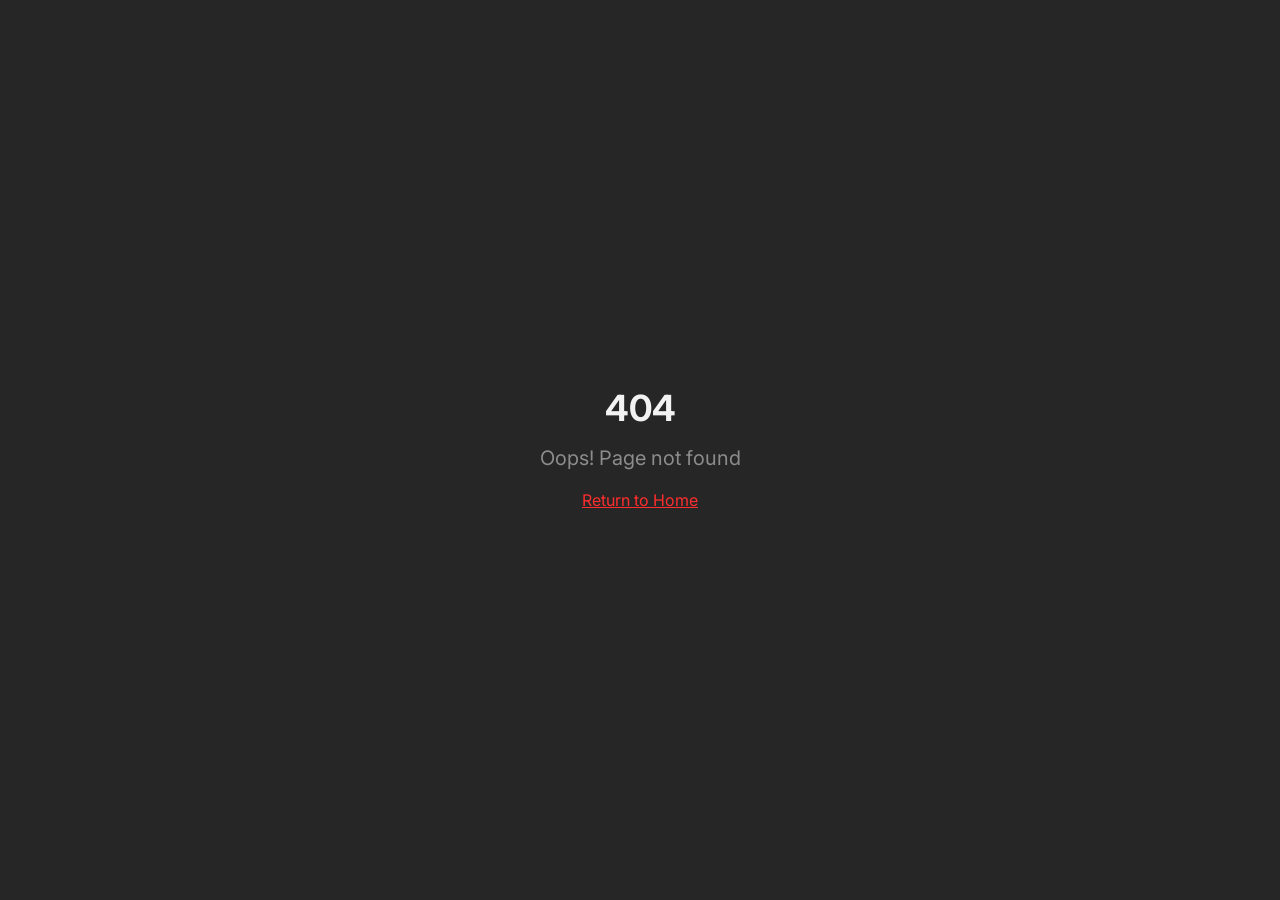
==== index.html @ 243c4b85 "Add files via upload" ====
<!doctype html>
<html lang="en">
  <head>
    <meta charset="UTF-8" />
    <meta name="viewport" content="width=device-width, initial-scale=1.0" />
    <title>Sentinel Link — Your Clipboard. Your AI. Anywhere.</title>
    <meta name="description" content="Copy anything on your Windows PC and instantly get AI-powered answers, summaries, and insights on your Android phone. Secure, private, real-time." />
    <meta name="author" content="Sentinel Link" />
    <meta property="og:title" content="Sentinel Link — Your Clipboard. Your AI. Anywhere." />
    <meta property="og:description" content="Copy on PC → Get AI intelligence on Mobile instantly. Secure clipboard sync with AI-powered productivity." />
    <meta property="og:type" content="website" />
    <meta name="twitter:card" content="summary_large_image" />
    <script type="module" crossorigin src="/assets/index-Bde39Wun.js"></script>
    <link rel="stylesheet" crossorigin href="/assets/index-VbqbAwt9.css">
  </head>
  <body>
    <div id="root"></div>
  </body>
</html>
---- assets/index-VbqbAwt9.css ----
@import"https://fonts.googleapis.com/css2?family=Inter:wght@300;400;500;600;700;800;900&display=swap";*,:before,:after{--tw-border-spacing-x: 0;--tw-border-spacing-y: 0;--tw-translate-x: 0;--tw-translate-y: 0;--tw-rotate: 0;--tw-skew-x: 0;--tw-skew-y: 0;--tw-scale-x: 1;--tw-scale-y: 1;--tw-pan-x: ;--tw-pan-y: ;--tw-pinch-zoom: ;--tw-scroll-snap-strictness: proximity;--tw-gradient-from-position: ;--tw-gradient-via-position: ;--tw-gradient-to-position: ;--tw-ordinal: ;--tw-slashed-zero: ;--tw-numeric-figure: ;--tw-numeric-spacing: ;--tw-numeric-fraction: ;--tw-ring-inset: ;--tw-ring-offset-width: 0px;--tw-ring-offset-color: #fff;--tw-ring-color: rgb(59 130 246 / .5);--tw-ring-offset-shadow: 0 0 #0000;--tw-ring-shadow: 0 0 #0000;--tw-shadow: 0 0 #0000;--tw-shadow-colored: 0 0 #0000;--tw-blur: ;--tw-brightness: ;--tw-contrast: ;--tw-grayscale: ;--tw-hue-rotate: ;--tw-invert: ;--tw-saturate: ;--tw-sepia: ;--tw-drop-shadow: ;--tw-backdrop-blur: ;--tw-backdrop-brightness: ;--tw-backdrop-contrast: ;--tw-backdrop-grayscale: ;--tw-backdrop-hue-rotate: ;--tw-backdrop-invert: ;--tw-backdrop-opacity: ;--tw-backdrop-saturate: ;--tw-backdrop-sepia: ;--tw-contain-size: ;--tw-contain-layout: ;--tw-contain-paint: ;--tw-contain-style: }::backdrop{--tw-border-spacing-x: 0;--tw-border-spacing-y: 0;--tw-translate-x: 0;--tw-translate-y: 0;--tw-rotate: 0;--tw-skew-x: 0;--tw-skew-y: 0;--tw-scale-x: 1;--tw-scale-y: 1;--tw-pan-x: ;--tw-pan-y: ;--tw-pinch-zoom: ;--tw-scroll-snap-strictness: proximity;--tw-gradient-from-position: ;--tw-gradient-via-position: ;--tw-gradient-to-position: ;--tw-ordinal: ;--tw-slashed-zero: ;--tw-numeric-figure: ;--tw-numeric-spacing: ;--tw-numeric-fraction: ;--tw-ring-inset: ;--tw-ring-offset-width: 0px;--tw-ring-offset-color: #fff;--tw-ring-color: rgb(59 130 246 / .5);--tw-ring-offset-shadow: 0 0 #0000;--tw-ring-shadow: 0 0 #0000;--tw-shadow: 0 0 #0000;--tw-shadow-colored: 0 0 #0000;--tw-blur: ;--tw-brightness: ;--tw-contrast: ;--tw-grayscale: ;--tw-hue-rotate: ;--tw-invert: ;--tw-saturate: ;--tw-sepia: ;--tw-drop-shadow: ;--tw-backdrop-blur: ;--tw-backdrop-brightness: ;--tw-backdrop-contrast: ;--tw-backdrop-grayscale: ;--tw-backdrop-hue-rotate: ;--tw-backdrop-invert: ;--tw-backdrop-opacity: ;--tw-backdrop-saturate: ;--tw-backdrop-sepia: ;--tw-contain-size: ;--tw-contain-layout: ;--tw-contain-paint: ;--tw-contain-style: }*,:before,:after{box-sizing:border-box;border-width:0;border-style:solid;border-color:#e5e7eb}:before,:after{--tw-content: ""}html,:host{line-height:1.5;-webkit-text-size-adjust:100%;-moz-tab-size:4;-o-tab-size:4;tab-size:4;font-family:Inter,system-ui,sans-serif;font-feature-settings:normal;font-variation-settings:normal;-webkit-tap-highlight-color:transparent}body{margin:0;line-height:inherit}hr{height:0;color:inherit;border-top-width:1px}abbr:where([title]){-webkit-text-decoration:underline dotted;text-decoration:underline dotted}h1,h2,h3,h4,h5,h6{font-size:inherit;font-weight:inherit}a{color:inherit;text-decoration:inherit}b,strong{font-weight:bolder}code,kbd,samp,pre{font-family:ui-monospace,SFMono-Regular,Menlo,Monaco,Consolas,Liberation Mono,Courier New,monospace;font-feature-settings:normal;font-variation-settings:normal;font-size:1em}small{font-size:80%}sub,sup{font-size:75%;line-height:0;position:relative;vertical-align:baseline}sub{bottom:-.25em}sup{top:-.5em}table{text-indent:0;border-color:inherit;border-collapse:collapse}button,input,optgroup,select,textarea{font-family:inherit;font-feature-settings:inherit;font-variation-settings:inherit;font-size:100%;font-weight:inherit;line-height:inherit;letter-spacing:inherit;color:inherit;margin:0;padding:0}button,select{text-transform:none}button,input:where([type=button]),input:where([type=reset]),input:where([type=submit]){-webkit-appearance:button;background-color:transparent;background-image:none}:-moz-focusring{outline:auto}:-moz-ui-invalid{box-shadow:none}progress{vertical-align:baseline}::-webkit-inner-spin-button,::-webkit-outer-spin-button{height:auto}[type=search]{-webkit-appearance:textfield;outline-offset:-2px}::-webkit-search-decoration{-webkit-appearance:none}::-webkit-file-upload-button{-webkit-appearance:button;font:inherit}summary{display:list-item}blockquote,dl,dd,h1,h2,h3,h4,h5,h6,hr,figure,p,pre{margin:0}fieldset{margin:0;padding:0}legend{padding:0}ol,ul,menu{list-style:none;margin:0;padding:0}dialog{padding:0}textarea{resize:vertical}input::-moz-placeholder,textarea::-moz-placeholder{opacity:1;color:#9ca3af}input::placeholder,textarea::placeholder{opacity:1;color:#9ca3af}button,[role=button]{cursor:pointer}:disabled{cursor:default}img,svg,video,canvas,audio,iframe,embed,object{display:block;vertical-align:middle}img,video{max-width:100%;height:auto}[hidden]:where(:not([hidden=until-found])){display:none}:root{--background: 0 0% 4%;--foreground: 0 0% 95%;--card: 0 0% 7%;--card-foreground: 0 0% 95%;--popover: 0 0% 7%;--popover-foreground: 0 0% 95%;--primary: 0 100% 59%;--primary-foreground: 0 0% 100%;--secondary: 0 0% 12%;--secondary-foreground: 0 0% 95%;--muted: 0 0% 15%;--muted-foreground: 0 0% 55%;--accent: 0 100% 59%;--accent-foreground: 0 0% 100%;--destructive: 0 84.2% 60.2%;--destructive-foreground: 0 0% 100%;--border: 0 0% 16%;--input: 0 0% 16%;--ring: 0 100% 59%;--radius: .75rem;--sidebar-background: 0 0% 6%;--sidebar-foreground: 0 0% 95%;--sidebar-primary: 0 100% 59%;--sidebar-primary-foreground: 0 0% 100%;--sidebar-accent: 0 0% 12%;--sidebar-accent-foreground: 0 0% 95%;--sidebar-border: 0 0% 16%;--sidebar-ring: 0 100% 59%}*{border-color:hsl(var(--border))}body{background-color:hsl(var(--background));font-family:Inter,system-ui,sans-serif;color:hsl(var(--foreground));-webkit-font-smoothing:antialiased;-moz-osx-font-smoothing:grayscale}html{scroll-behavior:smooth}.container{width:100%;margin-right:auto;margin-left:auto;padding-right:2rem;padding-left:2rem}@media (min-width: 1400px){.container{max-width:1400px}}.sr-only{position:absolute;width:1px;height:1px;padding:0;margin:-1px;overflow:hidden;clip:rect(0,0,0,0);white-space:nowrap;border-width:0}.pointer-events-none{pointer-events:none}.pointer-events-auto{pointer-events:auto}.visible{visibility:visible}.invisible{visibility:hidden}.fixed{position:fixed}.absolute{position:absolute}.relative{position:relative}.inset-0{top:0;right:0;bottom:0;left:0}.inset-x-0{left:0;right:0}.inset-y-0{top:0;bottom:0}.-bottom-12{bottom:-3rem}.-left-12{left:-3rem}.-right-12{right:-3rem}.-top-12{top:-3rem}.bottom-0{bottom:0}.left-0{left:0}.left-1{left:.25rem}.left-1\/2{left:50%}.left-2{left:.5rem}.left-\[50\%\]{left:50%}.right-0{right:0}.right-1{right:.25rem}.right-2{right:.5rem}.right-3{right:.75rem}.right-4{right:1rem}.top-0{top:0}.top-1\.5{top:.375rem}.top-1\/2{top:50%}.top-2{top:.5rem}.top-3\.5{top:.875rem}.top-4{top:1rem}.top-\[1px\]{top:1px}.top-\[50\%\]{top:50%}.top-\[60\%\]{top:60%}.top-full{top:100%}.z-10{z-index:10}.z-20{z-index:20}.z-50{z-index:50}.z-\[100\]{z-index:100}.z-\[1\]{z-index:1}.-mx-1{margin-left:-.25rem;margin-right:-.25rem}.mx-2{margin-left:.5rem;margin-right:.5rem}.mx-3\.5{margin-left:.875rem;margin-right:.875rem}.mx-auto{margin-left:auto;margin-right:auto}.my-0\.5{margin-top:.125rem;margin-bottom:.125rem}.my-1{margin-top:.25rem;margin-bottom:.25rem}.-ml-4{margin-left:-1rem}.-mt-4{margin-top:-1rem}.mb-1{margin-bottom:.25rem}.mb-10{margin-bottom:2.5rem}.mb-14{margin-bottom:3.5rem}.mb-2{margin-bottom:.5rem}.mb-3{margin-bottom:.75rem}.mb-4{margin-bottom:1rem}.mb-6{margin-bottom:1.5rem}.ml-1{margin-left:.25rem}.ml-auto{margin-left:auto}.mr-2{margin-right:.5rem}.mt-1\.5{margin-top:.375rem}.mt-2{margin-top:.5rem}.mt-24{margin-top:6rem}.mt-4{margin-top:1rem}.mt-auto{margin-top:auto}.block{display:block}.flex{display:flex}.inline-flex{display:inline-flex}.table{display:table}.grid{display:grid}.hidden{display:none}.aspect-square{aspect-ratio:1 / 1}.aspect-video{aspect-ratio:16 / 9}.size-4{width:1rem;height:1rem}.h-1\.5{height:.375rem}.h-10{height:2.5rem}.h-11{height:2.75rem}.h-12{height:3rem}.h-16{height:4rem}.h-2{height:.5rem}.h-2\.5{height:.625rem}.h-3{height:.75rem}.h-3\.5{height:.875rem}.h-4{height:1rem}.h-5{height:1.25rem}.h-6{height:1.5rem}.h-7{height:1.75rem}.h-8{height:2rem}.h-9{height:2.25rem}.h-\[1px\]{height:1px}.h-\[var\(--radix-navigation-menu-viewport-height\)\]{height:var(--radix-navigation-menu-viewport-height)}.h-\[var\(--radix-select-trigger-height\)\]{height:var(--radix-select-trigger-height)}.h-auto{height:auto}.h-full{height:100%}.h-px{height:1px}.h-svh{height:100svh}.max-h-96{max-height:24rem}.max-h-\[300px\]{max-height:300px}.max-h-screen{max-height:100vh}.min-h-0{min-height:0px}.min-h-\[80px\]{min-height:80px}.min-h-screen{min-height:100vh}.min-h-svh{min-height:100svh}.w-0{width:0px}.w-1{width:.25rem}.w-10{width:2.5rem}.w-11{width:2.75rem}.w-12{width:3rem}.w-2{width:.5rem}.w-2\.5{width:.625rem}.w-3{width:.75rem}.w-3\.5{width:.875rem}.w-3\/4{width:75%}.w-4{width:1rem}.w-5{width:1.25rem}.w-64{width:16rem}.w-7{width:1.75rem}.w-72{width:18rem}.w-8{width:2rem}.w-9{width:2.25rem}.w-\[--sidebar-width\]{width:var(--sidebar-width)}.w-\[100px\]{width:100px}.w-\[1px\]{width:1px}.w-auto{width:auto}.w-full{width:100%}.w-max{width:-moz-max-content;width:max-content}.w-px{width:1px}.min-w-0{min-width:0px}.min-w-5{min-width:1.25rem}.min-w-\[12rem\]{min-width:12rem}.min-w-\[8rem\]{min-width:8rem}.min-w-\[var\(--radix-select-trigger-width\)\]{min-width:var(--radix-select-trigger-width)}.max-w-2xl{max-width:42rem}.max-w-3xl{max-width:48rem}.max-w-4xl{max-width:56rem}.max-w-5xl{max-width:64rem}.max-w-6xl{max-width:72rem}.max-w-7xl{max-width:80rem}.max-w-\[--skeleton-width\]{max-width:var(--skeleton-width)}.max-w-lg{max-width:32rem}.max-w-max{max-width:-moz-max-content;max-width:max-content}.max-w-sm{max-width:24rem}.max-w-xl{max-width:36rem}.flex-1{flex:1 1 0%}.shrink-0{flex-shrink:0}.grow{flex-grow:1}.grow-0{flex-grow:0}.basis-full{flex-basis:100%}.caption-bottom{caption-side:bottom}.border-collapse{border-collapse:collapse}.-translate-x-1\/2{--tw-translate-x: -50%;transform:translate(var(--tw-translate-x),var(--tw-translate-y)) rotate(var(--tw-rotate)) skew(var(--tw-skew-x)) skewY(var(--tw-skew-y)) scaleX(var(--tw-scale-x)) scaleY(var(--tw-scale-y))}.-translate-x-px{--tw-translate-x: -1px;transform:translate(var(--tw-translate-x),var(--tw-translate-y)) rotate(var(--tw-rotate)) skew(var(--tw-skew-x)) skewY(var(--tw-skew-y)) scaleX(var(--tw-scale-x)) scaleY(var(--tw-scale-y))}.-translate-y-1\/2{--tw-translate-y: -50%;transform:translate(var(--tw-translate-x),var(--tw-translate-y)) rotate(var(--tw-rotate)) skew(var(--tw-skew-x)) skewY(var(--tw-skew-y)) scaleX(var(--tw-scale-x)) scaleY(var(--tw-scale-y))}.translate-x-\[-50\%\]{--tw-translate-x: -50%;transform:translate(var(--tw-translate-x),var(--tw-translate-y)) rotate(var(--tw-rotate)) skew(var(--tw-skew-x)) skewY(var(--tw-skew-y)) scaleX(var(--tw-scale-x)) scaleY(var(--tw-scale-y))}.translate-x-px{--tw-translate-x: 1px;transform:translate(var(--tw-translate-x),var(--tw-translate-y)) rotate(var(--tw-rotate)) skew(var(--tw-skew-x)) skewY(var(--tw-skew-y)) scaleX(var(--tw-scale-x)) scaleY(var(--tw-scale-y))}.translate-y-\[-50\%\]{--tw-translate-y: -50%;transform:translate(var(--tw-translate-x),var(--tw-translate-y)) rotate(var(--tw-rotate)) skew(var(--tw-skew-x)) skewY(var(--tw-skew-y)) scaleX(var(--tw-scale-x)) scaleY(var(--tw-scale-y))}.rotate-180{--tw-rotate: 180deg;transform:translate(var(--tw-translate-x),var(--tw-translate-y)) rotate(var(--tw-rotate)) skew(var(--tw-skew-x)) skewY(var(--tw-skew-y)) scaleX(var(--tw-scale-x)) scaleY(var(--tw-scale-y))}.rotate-45{--tw-rotate: 45deg;transform:translate(var(--tw-translate-x),var(--tw-translate-y)) rotate(var(--tw-rotate)) skew(var(--tw-skew-x)) skewY(var(--tw-skew-y)) scaleX(var(--tw-scale-x)) scaleY(var(--tw-scale-y))}.rotate-90{--tw-rotate: 90deg;transform:translate(var(--tw-translate-x),var(--tw-translate-y)) rotate(var(--tw-rotate)) skew(var(--tw-skew-x)) skewY(var(--tw-skew-y)) scaleX(var(--tw-scale-x)) scaleY(var(--tw-scale-y))}.transform{transform:translate(var(--tw-translate-x),var(--tw-translate-y)) rotate(var(--tw-rotate)) skew(var(--tw-skew-x)) skewY(var(--tw-skew-y)) scaleX(var(--tw-scale-x)) scaleY(var(--tw-scale-y))}@keyframes pulse{50%{opacity:.5}}.animate-pulse{animation:pulse 2s cubic-bezier(.4,0,.6,1) infinite}.cursor-default{cursor:default}.cursor-pointer{cursor:pointer}.touch-none{touch-action:none}.select-none{-webkit-user-select:none;-moz-user-select:none;user-select:none}.list-none{list-style-type:none}.flex-row{flex-direction:row}.flex-col{flex-direction:column}.flex-col-reverse{flex-direction:column-reverse}.flex-wrap{flex-wrap:wrap}.items-start{align-items:flex-start}.items-end{align-items:flex-end}.items-center{align-items:center}.items-stretch{align-items:stretch}.justify-center{justify-content:center}.justify-between{justify-content:space-between}.gap-1{gap:.25rem}.gap-1\.5{gap:.375rem}.gap-2{gap:.5rem}.gap-3{gap:.75rem}.gap-4{gap:1rem}.gap-5{gap:1.25rem}.gap-6{gap:1.5rem}.gap-8{gap:2rem}.space-x-1>:not([hidden])~:not([hidden]){--tw-space-x-reverse: 0;margin-right:calc(.25rem * var(--tw-space-x-reverse));margin-left:calc(.25rem * calc(1 - var(--tw-space-x-reverse)))}.space-x-4>:not([hidden])~:not([hidden]){--tw-space-x-reverse: 0;margin-right:calc(1rem * var(--tw-space-x-reverse));margin-left:calc(1rem * calc(1 - var(--tw-space-x-reverse)))}.space-y-1>:not([hidden])~:not([hidden]){--tw-space-y-reverse: 0;margin-top:calc(.25rem * calc(1 - var(--tw-space-y-reverse)));margin-bottom:calc(.25rem * var(--tw-space-y-reverse))}.space-y-1\.5>:not([hidden])~:not([hidden]){--tw-space-y-reverse: 0;margin-top:calc(.375rem * calc(1 - var(--tw-space-y-reverse)));margin-bottom:calc(.375rem * var(--tw-space-y-reverse))}.space-y-2>:not([hidden])~:not([hidden]){--tw-space-y-reverse: 0;margin-top:calc(.5rem * calc(1 - var(--tw-space-y-reverse)));margin-bottom:calc(.5rem * var(--tw-space-y-reverse))}.space-y-3>:not([hidden])~:not([hidden]){--tw-space-y-reverse: 0;margin-top:calc(.75rem * calc(1 - var(--tw-space-y-reverse)));margin-bottom:calc(.75rem * var(--tw-space-y-reverse))}.space-y-4>:not([hidden])~:not([hidden]){--tw-space-y-reverse: 0;margin-top:calc(1rem * calc(1 - var(--tw-space-y-reverse)));margin-bottom:calc(1rem * var(--tw-space-y-reverse))}.overflow-auto{overflow:auto}.overflow-hidden{overflow:hidden}.overflow-y-auto{overflow-y:auto}.overflow-x-hidden{overflow-x:hidden}.whitespace-nowrap{white-space:nowrap}.break-words{overflow-wrap:break-word}.rounded-\[2px\]{border-radius:2px}.rounded-\[inherit\]{border-radius:inherit}.rounded-full{border-radius:9999px}.rounded-lg{border-radius:var(--radius)}.rounded-md{border-radius:calc(var(--radius) - 2px)}.rounded-sm{border-radius:calc(var(--radius) - 4px)}.rounded-xl{border-radius:.75rem}.rounded-t-\[10px\]{border-top-left-radius:10px;border-top-right-radius:10px}.rounded-tl-sm{border-top-left-radius:calc(var(--radius) - 4px)}.border{border-width:1px}.border-2{border-width:2px}.border-\[1\.5px\]{border-width:1.5px}.border-y{border-top-width:1px;border-bottom-width:1px}.border-b{border-bottom-width:1px}.border-l{border-left-width:1px}.border-r{border-right-width:1px}.border-t{border-top-width:1px}.border-dashed{border-style:dashed}.border-\[--color-border\]{border-color:var(--color-border)}.border-border{border-color:hsl(var(--border))}.border-border\/50{border-color:hsl(var(--border) / .5)}.border-destructive{border-color:hsl(var(--destructive))}.border-destructive\/50{border-color:hsl(var(--destructive) / .5)}.border-input{border-color:hsl(var(--input))}.border-primary{border-color:hsl(var(--primary))}.border-primary\/20{border-color:hsl(var(--primary) / .2)}.border-sidebar-border{border-color:hsl(var(--sidebar-border))}.border-transparent{border-color:transparent}.border-l-transparent{border-left-color:transparent}.border-t-transparent{border-top-color:transparent}.bg-\[--color-bg\]{background-color:var(--color-bg)}.bg-accent{background-color:hsl(var(--accent))}.bg-background{background-color:hsl(var(--background))}.bg-background\/80{background-color:hsl(var(--background) / .8)}.bg-black\/80{background-color:#000c}.bg-border{background-color:hsl(var(--border))}.bg-card{background-color:hsl(var(--card))}.bg-destructive{background-color:hsl(var(--destructive))}.bg-foreground{background-color:hsl(var(--foreground))}.bg-muted{background-color:hsl(var(--muted))}.bg-muted\/50{background-color:hsl(var(--muted) / .5)}.bg-popover{background-color:hsl(var(--popover))}.bg-primary{background-color:hsl(var(--primary))}.bg-primary\/10{background-color:hsl(var(--primary) / .1)}.bg-secondary{background-color:hsl(var(--secondary))}.bg-secondary\/30{background-color:hsl(var(--secondary) / .3)}.bg-sidebar{background-color:hsl(var(--sidebar-background))}.bg-sidebar-border{background-color:hsl(var(--sidebar-border))}.bg-transparent{background-color:transparent}.bg-\[radial-gradient\(ellipse_at_center\,hsl\(0_100\%_59\%\/0\.08\)_0\%\,transparent_70\%\)\]{background-image:radial-gradient(ellipse at center,hsl(0 100% 59%/.08) 0%,transparent 70%)}.fill-current{fill:currentColor}.p-0{padding:0}.p-1{padding:.25rem}.p-2{padding:.5rem}.p-3{padding:.75rem}.p-4{padding:1rem}.p-5{padding:1.25rem}.p-6{padding:1.5rem}.p-8{padding:2rem}.p-\[1px\]{padding:1px}.px-1{padding-left:.25rem;padding-right:.25rem}.px-2{padding-left:.5rem;padding-right:.5rem}.px-2\.5{padding-left:.625rem;padding-right:.625rem}.px-3{padding-left:.75rem;padding-right:.75rem}.px-4{padding-left:1rem;padding-right:1rem}.px-5{padding-left:1.25rem;padding-right:1.25rem}.px-6{padding-left:1.5rem;padding-right:1.5rem}.px-8{padding-left:2rem;padding-right:2rem}.py-0\.5{padding-top:.125rem;padding-bottom:.125rem}.py-1{padding-top:.25rem;padding-bottom:.25rem}.py-1\.5{padding-top:.375rem;padding-bottom:.375rem}.py-12{padding-top:3rem;padding-bottom:3rem}.py-2{padding-top:.5rem;padding-bottom:.5rem}.py-20{padding-top:5rem;padding-bottom:5rem}.py-3{padding-top:.75rem;padding-bottom:.75rem}.py-3\.5{padding-top:.875rem;padding-bottom:.875rem}.py-4{padding-top:1rem;padding-bottom:1rem}.py-6{padding-top:1.5rem;padding-bottom:1.5rem}.pb-20{padding-bottom:5rem}.pb-3{padding-bottom:.75rem}.pb-4{padding-bottom:1rem}.pb-5{padding-bottom:1.25rem}.pl-2\.5{padding-left:.625rem}.pl-4{padding-left:1rem}.pl-8{padding-left:2rem}.pr-2{padding-right:.5rem}.pr-2\.5{padding-right:.625rem}.pr-8{padding-right:2rem}.pt-0{padding-top:0}.pt-1{padding-top:.25rem}.pt-3{padding-top:.75rem}.pt-32{padding-top:8rem}.pt-4{padding-top:1rem}.pt-6{padding-top:1.5rem}.text-left{text-align:left}.text-center{text-align:center}.align-middle{vertical-align:middle}.font-mono{font-family:ui-monospace,SFMono-Regular,Menlo,Monaco,Consolas,Liberation Mono,Courier New,monospace}.text-2xl{font-size:1.5rem;line-height:2rem}.text-3xl{font-size:1.875rem;line-height:2.25rem}.text-4xl{font-size:2.25rem;line-height:2.5rem}.text-\[0\.8rem\]{font-size:.8rem}.text-base{font-size:1rem;line-height:1.5rem}.text-lg{font-size:1.125rem;line-height:1.75rem}.text-sm{font-size:.875rem;line-height:1.25rem}.text-xl{font-size:1.25rem;line-height:1.75rem}.text-xs{font-size:.75rem;line-height:1rem}.font-bold{font-weight:700}.font-extrabold{font-weight:800}.font-medium{font-weight:500}.font-normal{font-weight:400}.font-semibold{font-weight:600}.tabular-nums{--tw-numeric-spacing: tabular-nums;font-variant-numeric:var(--tw-ordinal) var(--tw-slashed-zero) var(--tw-numeric-figure) var(--tw-numeric-spacing) var(--tw-numeric-fraction)}.leading-none{line-height:1}.leading-tight{line-height:1.25}.tracking-tight{letter-spacing:-.025em}.tracking-widest{letter-spacing:.1em}.text-accent-foreground{color:hsl(var(--accent-foreground))}.text-card-foreground{color:hsl(var(--card-foreground))}.text-current{color:currentColor}.text-destructive{color:hsl(var(--destructive))}.text-destructive-foreground{color:hsl(var(--destructive-foreground))}.text-foreground{color:hsl(var(--foreground))}.text-foreground\/50{color:hsl(var(--foreground) / .5)}.text-muted-foreground{color:hsl(var(--muted-foreground))}.text-popover-foreground{color:hsl(var(--popover-foreground))}.text-primary{color:hsl(var(--primary))}.text-primary-foreground{color:hsl(var(--primary-foreground))}.text-secondary-foreground{color:hsl(var(--secondary-foreground))}.text-sidebar-foreground{color:hsl(var(--sidebar-foreground))}.text-sidebar-foreground\/70{color:hsl(var(--sidebar-foreground) / .7)}.underline{text-decoration-line:underline}.underline-offset-4{text-underline-offset:4px}.opacity-0{opacity:0}.opacity-50{opacity:.5}.opacity-60{opacity:.6}.opacity-70{opacity:.7}.opacity-90{opacity:.9}.shadow-\[0_0_0_1px_hsl\(var\(--sidebar-border\)\)\]{--tw-shadow: 0 0 0 1px hsl(var(--sidebar-border));--tw-shadow-colored: 0 0 0 1px var(--tw-shadow-color);box-shadow:var(--tw-ring-offset-shadow, 0 0 #0000),var(--tw-ring-shadow, 0 0 #0000),var(--tw-shadow)}.shadow-lg{--tw-shadow: 0 10px 15px -3px rgb(0 0 0 / .1), 0 4px 6px -4px rgb(0 0 0 / .1);--tw-shadow-colored: 0 10px 15px -3px var(--tw-shadow-color), 0 4px 6px -4px var(--tw-shadow-color);box-shadow:var(--tw-ring-offset-shadow, 0 0 #0000),var(--tw-ring-shadow, 0 0 #0000),var(--tw-shadow)}.shadow-md{--tw-shadow: 0 4px 6px -1px rgb(0 0 0 / .1), 0 2px 4px -2px rgb(0 0 0 / .1);--tw-shadow-colored: 0 4px 6px -1px var(--tw-shadow-color), 0 2px 4px -2px var(--tw-shadow-color);box-shadow:var(--tw-ring-offset-shadow, 0 0 #0000),var(--tw-ring-shadow, 0 0 #0000),var(--tw-shadow)}.shadow-none{--tw-shadow: 0 0 #0000;--tw-shadow-colored: 0 0 #0000;box-shadow:var(--tw-ring-offset-shadow, 0 0 #0000),var(--tw-ring-shadow, 0 0 #0000),var(--tw-shadow)}.shadow-sm{--tw-shadow: 0 1px 2px 0 rgb(0 0 0 / .05);--tw-shadow-colored: 0 1px 2px 0 var(--tw-shadow-color);box-shadow:var(--tw-ring-offset-shadow, 0 0 #0000),var(--tw-ring-shadow, 0 0 #0000),var(--tw-shadow)}.shadow-xl{--tw-shadow: 0 20px 25px -5px rgb(0 0 0 / .1), 0 8px 10px -6px rgb(0 0 0 / .1);--tw-shadow-colored: 0 20px 25px -5px var(--tw-shadow-color), 0 8px 10px -6px var(--tw-shadow-color);box-shadow:var(--tw-ring-offset-shadow, 0 0 #0000),var(--tw-ring-shadow, 0 0 #0000),var(--tw-shadow)}.outline-none{outline:2px solid transparent;outline-offset:2px}.outline{outline-style:solid}.ring-0{--tw-ring-offset-shadow: var(--tw-ring-inset) 0 0 0 var(--tw-ring-offset-width) var(--tw-ring-offset-color);--tw-ring-shadow: var(--tw-ring-inset) 0 0 0 calc(0px + var(--tw-ring-offset-width)) var(--tw-ring-color);box-shadow:var(--tw-ring-offset-shadow),var(--tw-ring-shadow),var(--tw-shadow, 0 0 #0000)}.ring-2{--tw-ring-offset-shadow: var(--tw-ring-inset) 0 0 0 var(--tw-ring-offset-width) var(--tw-ring-offset-color);--tw-ring-shadow: var(--tw-ring-inset) 0 0 0 calc(2px + var(--tw-ring-offset-width)) var(--tw-ring-color);box-shadow:var(--tw-ring-offset-shadow),var(--tw-ring-shadow),var(--tw-shadow, 0 0 #0000)}.ring-ring{--tw-ring-color: hsl(var(--ring))}.ring-sidebar-ring{--tw-ring-color: hsl(var(--sidebar-ring))}.ring-offset-background{--tw-ring-offset-color: hsl(var(--background))}.filter{filter:var(--tw-blur) var(--tw-brightness) var(--tw-contrast) var(--tw-grayscale) var(--tw-hue-rotate) var(--tw-invert) var(--tw-saturate) var(--tw-sepia) var(--tw-drop-shadow)}.backdrop-blur-xl{--tw-backdrop-blur: blur(24px);-webkit-backdrop-filter:var(--tw-backdrop-blur) var(--tw-backdrop-brightness) var(--tw-backdrop-contrast) var(--tw-backdrop-grayscale) var(--tw-backdrop-hue-rotate) var(--tw-backdrop-invert) var(--tw-backdrop-opacity) var(--tw-backdrop-saturate) var(--tw-backdrop-sepia);backdrop-filter:var(--tw-backdrop-blur) var(--tw-backdrop-brightness) var(--tw-backdrop-contrast) var(--tw-backdrop-grayscale) var(--tw-backdrop-hue-rotate) var(--tw-backdrop-invert) var(--tw-backdrop-opacity) var(--tw-backdrop-saturate) var(--tw-backdrop-sepia)}.transition{transition-property:color,background-color,border-color,text-decoration-color,fill,stroke,opacity,box-shadow,transform,filter,-webkit-backdrop-filter;transition-property:color,background-color,border-color,text-decoration-color,fill,stroke,opacity,box-shadow,transform,filter,backdrop-filter;transition-property:color,background-color,border-color,text-decoration-color,fill,stroke,opacity,box-shadow,transform,filter,backdrop-filter,-webkit-backdrop-filter;transition-timing-function:cubic-bezier(.4,0,.2,1);transition-duration:.15s}.transition-\[left\,right\,width\]{transition-property:left,right,width;transition-timing-function:cubic-bezier(.4,0,.2,1);transition-duration:.15s}.transition-\[margin\,opa\]{transition-property:margin,opa;transition-timing-function:cubic-bezier(.4,0,.2,1);transition-duration:.15s}.transition-\[width\,height\,padding\]{transition-property:width,height,padding;transition-timing-function:cubic-bezier(.4,0,.2,1);transition-duration:.15s}.transition-\[width\]{transition-property:width;transition-timing-function:cubic-bezier(.4,0,.2,1);transition-duration:.15s}.transition-all{transition-property:all;transition-timing-function:cubic-bezier(.4,0,.2,1);transition-duration:.15s}.transition-colors{transition-property:color,background-color,border-color,text-decoration-color,fill,stroke;transition-timing-function:cubic-bezier(.4,0,.2,1);transition-duration:.15s}.transition-opacity{transition-property:opacity;transition-timing-function:cubic-bezier(.4,0,.2,1);transition-duration:.15s}.transition-transform{transition-property:transform;transition-timing-function:cubic-bezier(.4,0,.2,1);transition-duration:.15s}.duration-1000{transition-duration:1s}.duration-200{transition-duration:.2s}.ease-in-out{transition-timing-function:cubic-bezier(.4,0,.2,1)}.ease-linear{transition-timing-function:linear}@keyframes enter{0%{opacity:var(--tw-enter-opacity, 1);transform:translate3d(var(--tw-enter-translate-x, 0),var(--tw-enter-translate-y, 0),0) scale3d(var(--tw-enter-scale, 1),var(--tw-enter-scale, 1),var(--tw-enter-scale, 1)) rotate(var(--tw-enter-rotate, 0))}}@keyframes exit{to{opacity:var(--tw-exit-opacity, 1);transform:translate3d(var(--tw-exit-translate-x, 0),var(--tw-exit-translate-y, 0),0) scale3d(var(--tw-exit-scale, 1),var(--tw-exit-scale, 1),var(--tw-exit-scale, 1)) rotate(var(--tw-exit-rotate, 0))}}.animate-in{animation-name:enter;animation-duration:.15s;--tw-enter-opacity: initial;--tw-enter-scale: initial;--tw-enter-rotate: initial;--tw-enter-translate-x: initial;--tw-enter-translate-y: initial}.fade-in-0{--tw-enter-opacity: 0}.fade-in-80{--tw-enter-opacity: .8}.zoom-in-95{--tw-enter-scale: .95}.duration-1000{animation-duration:1s}.duration-200{animation-duration:.2s}.ease-in-out{animation-timing-function:cubic-bezier(.4,0,.2,1)}.ease-linear{animation-timing-function:linear}.text-gradient{background-image:linear-gradient(to right,var(--tw-gradient-stops));--tw-gradient-from: hsl(var(--primary)) var(--tw-gradient-from-position);--tw-gradient-to: hsl(var(--primary) / 0) var(--tw-gradient-to-position);--tw-gradient-stops: var(--tw-gradient-from), var(--tw-gradient-to);--tw-gradient-to: #f87171 var(--tw-gradient-to-position);-webkit-background-clip:text;background-clip:text;color:transparent}.glow-red{box-shadow:0 0 40px -10px #ff2e2e66}.card-hover{transition-property:all;transition-timing-function:cubic-bezier(.4,0,.2,1);transition-duration:.3s;animation-duration:.3s}.card-hover:hover{border-color:hsl(var(--primary) / .4);box-shadow:0 0 40px -10px #ff2e2e66}@keyframes fade-up{0%{opacity:0;transform:translateY(20px)}to{opacity:1;transform:translateY(0)}}@keyframes fade-in{0%{opacity:0}to{opacity:1}}.animate-fade-up{animation:fade-up .6s ease-out forwards}.animate-fade-in{animation:fade-in .6s ease-out forwards}.animation-delay-100{animation-delay:.1s}.animation-delay-200{animation-delay:.2s}.animation-delay-300{animation-delay:.3s}.animation-delay-400{animation-delay:.4s}.file\:border-0::file-selector-button{border-width:0px}.file\:bg-transparent::file-selector-button{background-color:transparent}.file\:text-sm::file-selector-button{font-size:.875rem;line-height:1.25rem}.file\:font-medium::file-selector-button{font-weight:500}.file\:text-foreground::file-selector-button{color:hsl(var(--foreground))}.placeholder\:text-muted-foreground::-moz-placeholder{color:hsl(var(--muted-foreground))}.placeholder\:text-muted-foreground::placeholder{color:hsl(var(--muted-foreground))}.after\:absolute:after{content:var(--tw-content);position:absolute}.after\:-inset-2:after{content:var(--tw-content);top:-.5rem;right:-.5rem;bottom:-.5rem;left:-.5rem}.after\:inset-y-0:after{content:var(--tw-content);top:0;bottom:0}.after\:left-1\/2:after{content:var(--tw-content);left:50%}.after\:w-1:after{content:var(--tw-content);width:.25rem}.after\:w-\[2px\]:after{content:var(--tw-content);width:2px}.after\:-translate-x-1\/2:after{content:var(--tw-content);--tw-translate-x: -50%;transform:translate(var(--tw-translate-x),var(--tw-translate-y)) rotate(var(--tw-rotate)) skew(var(--tw-skew-x)) skewY(var(--tw-skew-y)) scaleX(var(--tw-scale-x)) scaleY(var(--tw-scale-y))}.first\:rounded-l-md:first-child{border-top-left-radius:calc(var(--radius) - 2px);border-bottom-left-radius:calc(var(--radius) - 2px)}.first\:border-l:first-child{border-left-width:1px}.last\:rounded-r-md:last-child{border-top-right-radius:calc(var(--radius) - 2px);border-bottom-right-radius:calc(var(--radius) - 2px)}.focus-within\:relative:focus-within{position:relative}.focus-within\:z-20:focus-within{z-index:20}.hover\:bg-accent:hover{background-color:hsl(var(--accent))}.hover\:bg-destructive\/80:hover{background-color:hsl(var(--destructive) / .8)}.hover\:bg-destructive\/90:hover{background-color:hsl(var(--destructive) / .9)}.hover\:bg-muted:hover{background-color:hsl(var(--muted))}.hover\:bg-muted\/50:hover{background-color:hsl(var(--muted) / .5)}.hover\:bg-primary:hover{background-color:hsl(var(--primary))}.hover\:bg-primary\/10:hover{background-color:hsl(var(--primary) / .1)}.hover\:bg-primary\/80:hover{background-color:hsl(var(--primary) / .8)}.hover\:bg-primary\/90:hover{background-color:hsl(var(--primary) / .9)}.hover\:bg-secondary:hover{background-color:hsl(var(--secondary))}.hover\:bg-secondary\/80:hover{background-color:hsl(var(--secondary) / .8)}.hover\:bg-sidebar-accent:hover{background-color:hsl(var(--sidebar-accent))}.hover\:text-accent-foreground:hover{color:hsl(var(--accent-foreground))}.hover\:text-foreground:hover{color:hsl(var(--foreground))}.hover\:text-muted-foreground:hover{color:hsl(var(--muted-foreground))}.hover\:text-primary:hover{color:hsl(var(--primary))}.hover\:text-primary-foreground:hover{color:hsl(var(--primary-foreground))}.hover\:text-primary\/90:hover{color:hsl(var(--primary) / .9)}.hover\:text-sidebar-accent-foreground:hover{color:hsl(var(--sidebar-accent-foreground))}.hover\:underline:hover{text-decoration-line:underline}.hover\:opacity-100:hover{opacity:1}.hover\:shadow-\[0_0_0_1px_hsl\(var\(--sidebar-accent\)\)\]:hover{--tw-shadow: 0 0 0 1px hsl(var(--sidebar-accent));--tw-shadow-colored: 0 0 0 1px var(--tw-shadow-color);box-shadow:var(--tw-ring-offset-shadow, 0 0 #0000),var(--tw-ring-shadow, 0 0 #0000),var(--tw-shadow)}.hover\:after\:bg-sidebar-border:hover:after{content:var(--tw-content);background-color:hsl(var(--sidebar-border))}.focus\:bg-accent:focus{background-color:hsl(var(--accent))}.focus\:bg-primary:focus{background-color:hsl(var(--primary))}.focus\:text-accent-foreground:focus{color:hsl(var(--accent-foreground))}.focus\:text-primary-foreground:focus{color:hsl(var(--primary-foreground))}.focus\:opacity-100:focus{opacity:1}.focus\:outline-none:focus{outline:2px solid transparent;outline-offset:2px}.focus\:ring-2:focus{--tw-ring-offset-shadow: var(--tw-ring-inset) 0 0 0 var(--tw-ring-offset-width) var(--tw-ring-offset-color);--tw-ring-shadow: var(--tw-ring-inset) 0 0 0 calc(2px + var(--tw-ring-offset-width)) var(--tw-ring-color);box-shadow:var(--tw-ring-offset-shadow),var(--tw-ring-shadow),var(--tw-shadow, 0 0 #0000)}.focus\:ring-ring:focus{--tw-ring-color: hsl(var(--ring))}.focus\:ring-offset-2:focus{--tw-ring-offset-width: 2px}.focus-visible\:outline-none:focus-visible{outline:2px solid transparent;outline-offset:2px}.focus-visible\:ring-1:focus-visible{--tw-ring-offset-shadow: var(--tw-ring-inset) 0 0 0 var(--tw-ring-offset-width) var(--tw-ring-offset-color);--tw-ring-shadow: var(--tw-ring-inset) 0 0 0 calc(1px + var(--tw-ring-offset-width)) var(--tw-ring-color);box-shadow:var(--tw-ring-offset-shadow),var(--tw-ring-shadow),var(--tw-shadow, 0 0 #0000)}.focus-visible\:ring-2:focus-visible{--tw-ring-offset-shadow: var(--tw-ring-inset) 0 0 0 var(--tw-ring-offset-width) var(--tw-ring-offset-color);--tw-ring-shadow: var(--tw-ring-inset) 0 0 0 calc(2px + var(--tw-ring-offset-width)) var(--tw-ring-color);box-shadow:var(--tw-ring-offset-shadow),var(--tw-ring-shadow),var(--tw-shadow, 0 0 #0000)}.focus-visible\:ring-ring:focus-visible{--tw-ring-color: hsl(var(--ring))}.focus-visible\:ring-sidebar-ring:focus-visible{--tw-ring-color: hsl(var(--sidebar-ring))}.focus-visible\:ring-offset-1:focus-visible{--tw-ring-offset-width: 1px}.focus-visible\:ring-offset-2:focus-visible{--tw-ring-offset-width: 2px}.focus-visible\:ring-offset-background:focus-visible{--tw-ring-offset-color: hsl(var(--background))}.active\:bg-sidebar-accent:active{background-color:hsl(var(--sidebar-accent))}.active\:text-sidebar-accent-foreground:active{color:hsl(var(--sidebar-accent-foreground))}.disabled\:pointer-events-none:disabled{pointer-events:none}.disabled\:cursor-not-allowed:disabled{cursor:not-allowed}.disabled\:opacity-50:disabled{opacity:.5}.group\/menu-item:focus-within .group-focus-within\/menu-item\:opacity-100{opacity:1}.group:hover .group-hover\:bg-primary\/20{background-color:hsl(var(--primary) / .2)}.group\/menu-item:hover .group-hover\/menu-item\:opacity-100,.group:hover .group-hover\:opacity-100{opacity:1}.group.destructive .group-\[\.destructive\]\:border-muted\/40{border-color:hsl(var(--muted) / .4)}.group.toaster .group-\[\.toaster\]\:border-border{border-color:hsl(var(--border))}.group.toast .group-\[\.toast\]\:bg-muted{background-color:hsl(var(--muted))}.group.toast .group-\[\.toast\]\:bg-primary{background-color:hsl(var(--primary))}.group.toaster .group-\[\.toaster\]\:bg-background{background-color:hsl(var(--background))}.group.destructive .group-\[\.destructive\]\:text-red-300{--tw-text-opacity: 1;color:rgb(252 165 165 / var(--tw-text-opacity, 1))}.group.toast .group-\[\.toast\]\:text-muted-foreground{color:hsl(var(--muted-foreground))}.group.toast .group-\[\.toast\]\:text-primary-foreground{color:hsl(var(--primary-foreground))}.group.toaster .group-\[\.toaster\]\:text-foreground{color:hsl(var(--foreground))}.group.toaster .group-\[\.toaster\]\:shadow-lg{--tw-shadow: 0 10px 15px -3px rgb(0 0 0 / .1), 0 4px 6px -4px rgb(0 0 0 / .1);--tw-shadow-colored: 0 10px 15px -3px var(--tw-shadow-color), 0 4px 6px -4px var(--tw-shadow-color);box-shadow:var(--tw-ring-offset-shadow, 0 0 #0000),var(--tw-ring-shadow, 0 0 #0000),var(--tw-shadow)}.group.destructive .group-\[\.destructive\]\:hover\:border-destructive\/30:hover{border-color:hsl(var(--destructive) / .3)}.group.destructive .group-\[\.destructive\]\:hover\:bg-destructive:hover{background-color:hsl(var(--destructive))}.group.destructive .group-\[\.destructive\]\:hover\:text-destructive-foreground:hover{color:hsl(var(--destructive-foreground))}.group.destructive .group-\[\.destructive\]\:hover\:text-red-50:hover{--tw-text-opacity: 1;color:rgb(254 242 242 / var(--tw-text-opacity, 1))}.group.destructive .group-\[\.destructive\]\:focus\:ring-destructive:focus{--tw-ring-color: hsl(var(--destructive))}.group.destructive .group-\[\.destructive\]\:focus\:ring-red-400:focus{--tw-ring-opacity: 1;--tw-ring-color: rgb(248 113 113 / var(--tw-ring-opacity, 1))}.group.destructive .group-\[\.destructive\]\:focus\:ring-offset-red-600:focus{--tw-ring-offset-color: #dc2626}.peer\/menu-button:hover~.peer-hover\/menu-button\:text-sidebar-accent-foreground{color:hsl(var(--sidebar-accent-foreground))}.peer:disabled~.peer-disabled\:cursor-not-allowed{cursor:not-allowed}.peer:disabled~.peer-disabled\:opacity-70{opacity:.7}.has-\[\[data-variant\=inset\]\]\:bg-sidebar:has([data-variant=inset]){background-color:hsl(var(--sidebar-background))}.has-\[\:disabled\]\:opacity-50:has(:disabled){opacity:.5}.group\/menu-item:has([data-sidebar=menu-action]) .group-has-\[\[data-sidebar\=menu-action\]\]\/menu-item\:pr-8{padding-right:2rem}.aria-disabled\:pointer-events-none[aria-disabled=true]{pointer-events:none}.aria-disabled\:opacity-50[aria-disabled=true]{opacity:.5}.aria-selected\:bg-accent[aria-selected=true]{background-color:hsl(var(--accent))}.aria-selected\:bg-accent\/50[aria-selected=true]{background-color:hsl(var(--accent) / .5)}.aria-selected\:text-accent-foreground[aria-selected=true]{color:hsl(var(--accent-foreground))}.aria-selected\:text-muted-foreground[aria-selected=true]{color:hsl(var(--muted-foreground))}.aria-selected\:opacity-100[aria-selected=true]{opacity:1}.aria-selected\:opacity-30[aria-selected=true]{opacity:.3}.data-\[disabled\=true\]\:pointer-events-none[data-disabled=true],.data-\[disabled\]\:pointer-events-none[data-disabled]{pointer-events:none}.data-\[panel-group-direction\=vertical\]\:h-px[data-panel-group-direction=vertical]{height:1px}.data-\[panel-group-direction\=vertical\]\:w-full[data-panel-group-direction=vertical]{width:100%}.data-\[side\=bottom\]\:translate-y-1[data-side=bottom]{--tw-translate-y: .25rem;transform:translate(var(--tw-translate-x),var(--tw-translate-y)) rotate(var(--tw-rotate)) skew(var(--tw-skew-x)) skewY(var(--tw-skew-y)) scaleX(var(--tw-scale-x)) scaleY(var(--tw-scale-y))}.data-\[side\=left\]\:-translate-x-1[data-side=left]{--tw-translate-x: -.25rem;transform:translate(var(--tw-translate-x),var(--tw-translate-y)) rotate(var(--tw-rotate)) skew(var(--tw-skew-x)) skewY(var(--tw-skew-y)) scaleX(var(--tw-scale-x)) scaleY(var(--tw-scale-y))}.data-\[side\=right\]\:translate-x-1[data-side=right]{--tw-translate-x: .25rem;transform:translate(var(--tw-translate-x),var(--tw-translate-y)) rotate(var(--tw-rotate)) skew(var(--tw-skew-x)) skewY(var(--tw-skew-y)) scaleX(var(--tw-scale-x)) scaleY(var(--tw-scale-y))}.data-\[side\=top\]\:-translate-y-1[data-side=top]{--tw-translate-y: -.25rem;transform:translate(var(--tw-translate-x),var(--tw-translate-y)) rotate(var(--tw-rotate)) skew(var(--tw-skew-x)) skewY(var(--tw-skew-y)) scaleX(var(--tw-scale-x)) scaleY(var(--tw-scale-y))}.data-\[state\=checked\]\:translate-x-5[data-state=checked]{--tw-translate-x: 1.25rem;transform:translate(var(--tw-translate-x),var(--tw-translate-y)) rotate(var(--tw-rotate)) skew(var(--tw-skew-x)) skewY(var(--tw-skew-y)) scaleX(var(--tw-scale-x)) scaleY(var(--tw-scale-y))}.data-\[state\=unchecked\]\:translate-x-0[data-state=unchecked],.data-\[swipe\=cancel\]\:translate-x-0[data-swipe=cancel]{--tw-translate-x: 0px;transform:translate(var(--tw-translate-x),var(--tw-translate-y)) rotate(var(--tw-rotate)) skew(var(--tw-skew-x)) skewY(var(--tw-skew-y)) scaleX(var(--tw-scale-x)) scaleY(var(--tw-scale-y))}.data-\[swipe\=end\]\:translate-x-\[var\(--radix-toast-swipe-end-x\)\][data-swipe=end]{--tw-translate-x: var(--radix-toast-swipe-end-x);transform:translate(var(--tw-translate-x),var(--tw-translate-y)) rotate(var(--tw-rotate)) skew(var(--tw-skew-x)) skewY(var(--tw-skew-y)) scaleX(var(--tw-scale-x)) scaleY(var(--tw-scale-y))}.data-\[swipe\=move\]\:translate-x-\[var\(--radix-toast-swipe-move-x\)\][data-swipe=move]{--tw-translate-x: var(--radix-toast-swipe-move-x);transform:translate(var(--tw-translate-x),var(--tw-translate-y)) rotate(var(--tw-rotate)) skew(var(--tw-skew-x)) skewY(var(--tw-skew-y)) scaleX(var(--tw-scale-x)) scaleY(var(--tw-scale-y))}@keyframes accordion-up{0%{height:var(--radix-accordion-content-height)}to{height:0}}.data-\[state\=closed\]\:animate-accordion-up[data-state=closed]{animation:accordion-up .2s ease-out}@keyframes accordion-down{0%{height:0}to{height:var(--radix-accordion-content-height)}}.data-\[state\=open\]\:animate-accordion-down[data-state=open]{animation:accordion-down .2s ease-out}.data-\[panel-group-direction\=vertical\]\:flex-col[data-panel-group-direction=vertical]{flex-direction:column}.data-\[active\=true\]\:bg-sidebar-accent[data-active=true]{background-color:hsl(var(--sidebar-accent))}.data-\[active\]\:bg-accent\/50[data-active]{background-color:hsl(var(--accent) / .5)}.data-\[selected\=\'true\'\]\:bg-accent[data-selected=true]{background-color:hsl(var(--accent))}.data-\[state\=active\]\:bg-background[data-state=active]{background-color:hsl(var(--background))}.data-\[state\=checked\]\:bg-primary[data-state=checked]{background-color:hsl(var(--primary))}.data-\[state\=on\]\:bg-accent[data-state=on],.data-\[state\=open\]\:bg-accent[data-state=open]{background-color:hsl(var(--accent))}.data-\[state\=open\]\:bg-accent\/50[data-state=open]{background-color:hsl(var(--accent) / .5)}.data-\[state\=open\]\:bg-secondary[data-state=open]{background-color:hsl(var(--secondary))}.data-\[state\=selected\]\:bg-muted[data-state=selected]{background-color:hsl(var(--muted))}.data-\[state\=unchecked\]\:bg-input[data-state=unchecked]{background-color:hsl(var(--input))}.data-\[active\=true\]\:font-medium[data-active=true]{font-weight:500}.data-\[active\=true\]\:text-sidebar-accent-foreground[data-active=true]{color:hsl(var(--sidebar-accent-foreground))}.data-\[selected\=true\]\:text-accent-foreground[data-selected=true]{color:hsl(var(--accent-foreground))}.data-\[state\=active\]\:text-foreground[data-state=active]{color:hsl(var(--foreground))}.data-\[state\=checked\]\:text-primary-foreground[data-state=checked]{color:hsl(var(--primary-foreground))}.data-\[state\=on\]\:text-accent-foreground[data-state=on],.data-\[state\=open\]\:text-accent-foreground[data-state=open]{color:hsl(var(--accent-foreground))}.data-\[state\=open\]\:text-muted-foreground[data-state=open]{color:hsl(var(--muted-foreground))}.data-\[disabled\=true\]\:opacity-50[data-disabled=true],.data-\[disabled\]\:opacity-50[data-disabled]{opacity:.5}.data-\[state\=open\]\:opacity-100[data-state=open]{opacity:1}.data-\[state\=active\]\:shadow-sm[data-state=active]{--tw-shadow: 0 1px 2px 0 rgb(0 0 0 / .05);--tw-shadow-colored: 0 1px 2px 0 var(--tw-shadow-color);box-shadow:var(--tw-ring-offset-shadow, 0 0 #0000),var(--tw-ring-shadow, 0 0 #0000),var(--tw-shadow)}.data-\[swipe\=move\]\:transition-none[data-swipe=move]{transition-property:none}.data-\[state\=closed\]\:duration-300[data-state=closed]{transition-duration:.3s}.data-\[state\=open\]\:duration-500[data-state=open]{transition-duration:.5s}.data-\[motion\^\=from-\]\:animate-in[data-motion^=from-],.data-\[state\=open\]\:animate-in[data-state=open],.data-\[state\=visible\]\:animate-in[data-state=visible]{animation-name:enter;animation-duration:.15s;--tw-enter-opacity: initial;--tw-enter-scale: initial;--tw-enter-rotate: initial;--tw-enter-translate-x: initial;--tw-enter-translate-y: initial}.data-\[motion\^\=to-\]\:animate-out[data-motion^=to-],.data-\[state\=closed\]\:animate-out[data-state=closed],.data-\[state\=hidden\]\:animate-out[data-state=hidden],.data-\[swipe\=end\]\:animate-out[data-swipe=end]{animation-name:exit;animation-duration:.15s;--tw-exit-opacity: initial;--tw-exit-scale: initial;--tw-exit-rotate: initial;--tw-exit-translate-x: initial;--tw-exit-translate-y: initial}.data-\[motion\^\=from-\]\:fade-in[data-motion^=from-]{--tw-enter-opacity: 0}.data-\[motion\^\=to-\]\:fade-out[data-motion^=to-],.data-\[state\=closed\]\:fade-out-0[data-state=closed]{--tw-exit-opacity: 0}.data-\[state\=closed\]\:fade-out-80[data-state=closed]{--tw-exit-opacity: .8}.data-\[state\=hidden\]\:fade-out[data-state=hidden]{--tw-exit-opacity: 0}.data-\[state\=open\]\:fade-in-0[data-state=open],.data-\[state\=visible\]\:fade-in[data-state=visible]{--tw-enter-opacity: 0}.data-\[state\=closed\]\:zoom-out-95[data-state=closed]{--tw-exit-scale: .95}.data-\[state\=open\]\:zoom-in-90[data-state=open]{--tw-enter-scale: .9}.data-\[state\=open\]\:zoom-in-95[data-state=open]{--tw-enter-scale: .95}.data-\[motion\=from-end\]\:slide-in-from-right-52[data-motion=from-end]{--tw-enter-translate-x: 13rem}.data-\[motion\=from-start\]\:slide-in-from-left-52[data-motion=from-start]{--tw-enter-translate-x: -13rem}.data-\[motion\=to-end\]\:slide-out-to-right-52[data-motion=to-end]{--tw-exit-translate-x: 13rem}.data-\[motion\=to-start\]\:slide-out-to-left-52[data-motion=to-start]{--tw-exit-translate-x: -13rem}.data-\[side\=bottom\]\:slide-in-from-top-2[data-side=bottom]{--tw-enter-translate-y: -.5rem}.data-\[side\=left\]\:slide-in-from-right-2[data-side=left]{--tw-enter-translate-x: .5rem}.data-\[side\=right\]\:slide-in-from-left-2[data-side=right]{--tw-enter-translate-x: -.5rem}.data-\[side\=top\]\:slide-in-from-bottom-2[data-side=top]{--tw-enter-translate-y: .5rem}.data-\[state\=closed\]\:slide-out-to-bottom[data-state=closed]{--tw-exit-translate-y: 100%}.data-\[state\=closed\]\:slide-out-to-left[data-state=closed]{--tw-exit-translate-x: -100%}.data-\[state\=closed\]\:slide-out-to-left-1\/2[data-state=closed]{--tw-exit-translate-x: -50%}.data-\[state\=closed\]\:slide-out-to-right[data-state=closed],.data-\[state\=closed\]\:slide-out-to-right-full[data-state=closed]{--tw-exit-translate-x: 100%}.data-\[state\=closed\]\:slide-out-to-top[data-state=closed]{--tw-exit-translate-y: -100%}.data-\[state\=closed\]\:slide-out-to-top-\[48\%\][data-state=closed]{--tw-exit-translate-y: -48%}.data-\[state\=open\]\:slide-in-from-bottom[data-state=open]{--tw-enter-translate-y: 100%}.data-\[state\=open\]\:slide-in-from-left[data-state=open]{--tw-enter-translate-x: -100%}.data-\[state\=open\]\:slide-in-from-left-1\/2[data-state=open]{--tw-enter-translate-x: -50%}.data-\[state\=open\]\:slide-in-from-right[data-state=open]{--tw-enter-translate-x: 100%}.data-\[state\=open\]\:slide-in-from-top[data-state=open]{--tw-enter-translate-y: -100%}.data-\[state\=open\]\:slide-in-from-top-\[48\%\][data-state=open]{--tw-enter-translate-y: -48%}.data-\[state\=open\]\:slide-in-from-top-full[data-state=open]{--tw-enter-translate-y: -100%}.data-\[state\=closed\]\:duration-300[data-state=closed]{animation-duration:.3s}.data-\[state\=open\]\:duration-500[data-state=open]{animation-duration:.5s}.data-\[panel-group-direction\=vertical\]\:after\:left-0[data-panel-group-direction=vertical]:after{content:var(--tw-content);left:0}.data-\[panel-group-direction\=vertical\]\:after\:h-1[data-panel-group-direction=vertical]:after{content:var(--tw-content);height:.25rem}.data-\[panel-group-direction\=vertical\]\:after\:w-full[data-panel-group-direction=vertical]:after{content:var(--tw-content);width:100%}.data-\[panel-group-direction\=vertical\]\:after\:-translate-y-1\/2[data-panel-group-direction=vertical]:after{content:var(--tw-content);--tw-translate-y: -50%;transform:translate(var(--tw-translate-x),var(--tw-translate-y)) rotate(var(--tw-rotate)) skew(var(--tw-skew-x)) skewY(var(--tw-skew-y)) scaleX(var(--tw-scale-x)) scaleY(var(--tw-scale-y))}.data-\[panel-group-direction\=vertical\]\:after\:translate-x-0[data-panel-group-direction=vertical]:after{content:var(--tw-content);--tw-translate-x: 0px;transform:translate(var(--tw-translate-x),var(--tw-translate-y)) rotate(var(--tw-rotate)) skew(var(--tw-skew-x)) skewY(var(--tw-skew-y)) scaleX(var(--tw-scale-x)) scaleY(var(--tw-scale-y))}.data-\[state\=open\]\:hover\:bg-sidebar-accent:hover[data-state=open]{background-color:hsl(var(--sidebar-accent))}.data-\[state\=open\]\:hover\:text-sidebar-accent-foreground:hover[data-state=open]{color:hsl(var(--sidebar-accent-foreground))}.group[data-collapsible=offcanvas] .group-data-\[collapsible\=offcanvas\]\:left-\[calc\(var\(--sidebar-width\)\*-1\)\]{left:calc(var(--sidebar-width) * -1)}.group[data-collapsible=offcanvas] .group-data-\[collapsible\=offcanvas\]\:right-\[calc\(var\(--sidebar-width\)\*-1\)\]{right:calc(var(--sidebar-width) * -1)}.group[data-side=left] .group-data-\[side\=left\]\:-right-4{right:-1rem}.group[data-side=right] .group-data-\[side\=right\]\:left-0{left:0}.group[data-collapsible=icon] .group-data-\[collapsible\=icon\]\:-mt-8{margin-top:-2rem}.group[data-collapsible=icon] .group-data-\[collapsible\=icon\]\:hidden{display:none}.group[data-collapsible=icon] .group-data-\[collapsible\=icon\]\:\!size-8{width:2rem!important;height:2rem!important}.group[data-collapsible=icon] .group-data-\[collapsible\=icon\]\:w-\[--sidebar-width-icon\]{width:var(--sidebar-width-icon)}.group[data-collapsible=icon] .group-data-\[collapsible\=icon\]\:w-\[calc\(var\(--sidebar-width-icon\)_\+_theme\(spacing\.4\)\)\]{width:calc(var(--sidebar-width-icon) + 1rem)}.group[data-collapsible=icon] .group-data-\[collapsible\=icon\]\:w-\[calc\(var\(--sidebar-width-icon\)_\+_theme\(spacing\.4\)_\+2px\)\]{width:calc(var(--sidebar-width-icon) + 1rem + 2px)}.group[data-collapsible=offcanvas] .group-data-\[collapsible\=offcanvas\]\:w-0{width:0px}.group[data-collapsible=offcanvas] .group-data-\[collapsible\=offcanvas\]\:translate-x-0{--tw-translate-x: 0px;transform:translate(var(--tw-translate-x),var(--tw-translate-y)) rotate(var(--tw-rotate)) skew(var(--tw-skew-x)) skewY(var(--tw-skew-y)) scaleX(var(--tw-scale-x)) scaleY(var(--tw-scale-y))}.group[data-side=right] .group-data-\[side\=right\]\:rotate-180,.group[data-state=open] .group-data-\[state\=open\]\:rotate-180{--tw-rotate: 180deg;transform:translate(var(--tw-translate-x),var(--tw-translate-y)) rotate(var(--tw-rotate)) skew(var(--tw-skew-x)) skewY(var(--tw-skew-y)) scaleX(var(--tw-scale-x)) scaleY(var(--tw-scale-y))}.group[data-collapsible=icon] .group-data-\[collapsible\=icon\]\:overflow-hidden{overflow:hidden}.group[data-variant=floating] .group-data-\[variant\=floating\]\:rounded-lg{border-radius:var(--radius)}.group[data-variant=floating] .group-data-\[variant\=floating\]\:border{border-width:1px}.group[data-side=left] .group-data-\[side\=left\]\:border-r{border-right-width:1px}.group[data-side=right] .group-data-\[side\=right\]\:border-l{border-left-width:1px}.group[data-variant=floating] .group-data-\[variant\=floating\]\:border-sidebar-border{border-color:hsl(var(--sidebar-border))}.group[data-collapsible=icon] .group-data-\[collapsible\=icon\]\:\!p-0{padding:0!important}.group[data-collapsible=icon] .group-data-\[collapsible\=icon\]\:\!p-2{padding:.5rem!important}.group[data-collapsible=icon] .group-data-\[collapsible\=icon\]\:opacity-0{opacity:0}.group[data-variant=floating] .group-data-\[variant\=floating\]\:shadow{--tw-shadow: 0 1px 3px 0 rgb(0 0 0 / .1), 0 1px 2px -1px rgb(0 0 0 / .1);--tw-shadow-colored: 0 1px 3px 0 var(--tw-shadow-color), 0 1px 2px -1px var(--tw-shadow-color);box-shadow:var(--tw-ring-offset-shadow, 0 0 #0000),var(--tw-ring-shadow, 0 0 #0000),var(--tw-shadow)}.group[data-collapsible=offcanvas] .group-data-\[collapsible\=offcanvas\]\:after\:left-full:after{content:var(--tw-content);left:100%}.group[data-collapsible=offcanvas] .group-data-\[collapsible\=offcanvas\]\:hover\:bg-sidebar:hover{background-color:hsl(var(--sidebar-background))}.peer\/menu-button[data-size=default]~.peer-data-\[size\=default\]\/menu-button\:top-1\.5{top:.375rem}.peer\/menu-button[data-size=lg]~.peer-data-\[size\=lg\]\/menu-button\:top-2\.5{top:.625rem}.peer\/menu-button[data-size=sm]~.peer-data-\[size\=sm\]\/menu-button\:top-1{top:.25rem}.peer[data-variant=inset]~.peer-data-\[variant\=inset\]\:min-h-\[calc\(100svh-theme\(spacing\.4\)\)\]{min-height:calc(100svh - 1rem)}.peer\/menu-button[data-active=true]~.peer-data-\[active\=true\]\/menu-button\:text-sidebar-accent-foreground{color:hsl(var(--sidebar-accent-foreground))}.dark\:border-destructive:is(.dark *){border-color:hsl(var(--destructive))}@media (min-width: 640px){.sm\:bottom-0{bottom:0}.sm\:right-0{right:0}.sm\:top-auto{top:auto}.sm\:mt-0{margin-top:0}.sm\:flex{display:flex}.sm\:max-w-sm{max-width:24rem}.sm\:grid-cols-2{grid-template-columns:repeat(2,minmax(0,1fr))}.sm\:flex-row{flex-direction:row}.sm\:flex-col{flex-direction:column}.sm\:justify-end{justify-content:flex-end}.sm\:gap-2\.5{gap:.625rem}.sm\:space-x-2>:not([hidden])~:not([hidden]){--tw-space-x-reverse: 0;margin-right:calc(.5rem * var(--tw-space-x-reverse));margin-left:calc(.5rem * calc(1 - var(--tw-space-x-reverse)))}.sm\:space-x-4>:not([hidden])~:not([hidden]){--tw-space-x-reverse: 0;margin-right:calc(1rem * var(--tw-space-x-reverse));margin-left:calc(1rem * calc(1 - var(--tw-space-x-reverse)))}.sm\:space-y-0>:not([hidden])~:not([hidden]){--tw-space-y-reverse: 0;margin-top:calc(0px * calc(1 - var(--tw-space-y-reverse)));margin-bottom:calc(0px * var(--tw-space-y-reverse))}.sm\:rounded-lg{border-radius:var(--radius)}.sm\:text-left{text-align:left}.data-\[state\=open\]\:sm\:slide-in-from-bottom-full[data-state=open]{--tw-enter-translate-y: 100%}}@media (min-width: 768px){.md\:absolute{position:absolute}.md\:col-span-2{grid-column:span 2 / span 2}.md\:block{display:block}.md\:flex{display:flex}.md\:inline-flex{display:inline-flex}.md\:hidden{display:none}.md\:w-\[var\(--radix-navigation-menu-viewport-width\)\]{width:var(--radix-navigation-menu-viewport-width)}.md\:w-auto{width:auto}.md\:max-w-\[420px\]{max-width:420px}.md\:grid-cols-2{grid-template-columns:repeat(2,minmax(0,1fr))}.md\:grid-cols-3{grid-template-columns:repeat(3,minmax(0,1fr))}.md\:grid-cols-4{grid-template-columns:repeat(4,minmax(0,1fr))}.md\:flex-row{flex-direction:row}.md\:py-28{padding-top:7rem;padding-bottom:7rem}.md\:pb-32{padding-bottom:8rem}.md\:pt-44{padding-top:11rem}.md\:text-4xl{font-size:2.25rem;line-height:2.5rem}.md\:text-5xl{font-size:3rem;line-height:1}.md\:text-6xl{font-size:3.75rem;line-height:1}.md\:text-sm{font-size:.875rem;line-height:1.25rem}.md\:text-xl{font-size:1.25rem;line-height:1.75rem}.md\:opacity-0{opacity:0}.after\:md\:hidden:after{content:var(--tw-content);display:none}.peer[data-variant=inset]~.md\:peer-data-\[variant\=inset\]\:m-2{margin:.5rem}.peer[data-state=collapsed][data-variant=inset]~.md\:peer-data-\[state\=collapsed\]\:peer-data-\[variant\=inset\]\:ml-2{margin-left:.5rem}.peer[data-variant=inset]~.md\:peer-data-\[variant\=inset\]\:ml-0{margin-left:0}.peer[data-variant=inset]~.md\:peer-data-\[variant\=inset\]\:rounded-xl{border-radius:.75rem}.peer[data-variant=inset]~.md\:peer-data-\[variant\=inset\]\:shadow{--tw-shadow: 0 1px 3px 0 rgb(0 0 0 / .1), 0 1px 2px -1px rgb(0 0 0 / .1);--tw-shadow-colored: 0 1px 3px 0 var(--tw-shadow-color), 0 1px 2px -1px var(--tw-shadow-color);box-shadow:var(--tw-ring-offset-shadow, 0 0 #0000),var(--tw-ring-shadow, 0 0 #0000),var(--tw-shadow)}}@media (min-width: 1024px){.lg\:grid-cols-3{grid-template-columns:repeat(3,minmax(0,1fr))}.lg\:grid-cols-4{grid-template-columns:repeat(4,minmax(0,1fr))}.lg\:text-7xl{font-size:4.5rem;line-height:1}}@media (min-width: 1280px){.xl\:grid-cols-4{grid-template-columns:repeat(4,minmax(0,1fr))}}.\[\&\:has\(\[aria-selected\]\)\]\:bg-accent:has([aria-selected]){background-color:hsl(var(--accent))}.first\:\[\&\:has\(\[aria-selected\]\)\]\:rounded-l-md:has([aria-selected]):first-child{border-top-left-radius:calc(var(--radius) - 2px);border-bottom-left-radius:calc(var(--radius) - 2px)}.last\:\[\&\:has\(\[aria-selected\]\)\]\:rounded-r-md:has([aria-selected]):last-child{border-top-right-radius:calc(var(--radius) - 2px);border-bottom-right-radius:calc(var(--radius) - 2px)}.\[\&\:has\(\[aria-selected\]\.day-outside\)\]\:bg-accent\/50:has([aria-selected].day-outside){background-color:hsl(var(--accent) / .5)}.\[\&\:has\(\[aria-selected\]\.day-range-end\)\]\:rounded-r-md:has([aria-selected].day-range-end){border-top-right-radius:calc(var(--radius) - 2px);border-bottom-right-radius:calc(var(--radius) - 2px)}.\[\&\:has\(\[role\=checkbox\]\)\]\:pr-0:has([role=checkbox]){padding-right:0}.\[\&\>button\]\:hidden>button{display:none}.\[\&\>span\:last-child\]\:truncate>span:last-child{overflow:hidden;text-overflow:ellipsis;white-space:nowrap}.\[\&\>span\]\:line-clamp-1>span{overflow:hidden;display:-webkit-box;-webkit-box-orient:vertical;-webkit-line-clamp:1}.\[\&\>svg\+div\]\:translate-y-\[-3px\]>svg+div{--tw-translate-y: -3px;transform:translate(var(--tw-translate-x),var(--tw-translate-y)) rotate(var(--tw-rotate)) skew(var(--tw-skew-x)) skewY(var(--tw-skew-y)) scaleX(var(--tw-scale-x)) scaleY(var(--tw-scale-y))}.\[\&\>svg\]\:absolute>svg{position:absolute}.\[\&\>svg\]\:left-4>svg{left:1rem}.\[\&\>svg\]\:top-4>svg{top:1rem}.\[\&\>svg\]\:size-3\.5>svg{width:.875rem;height:.875rem}.\[\&\>svg\]\:size-4>svg{width:1rem;height:1rem}.\[\&\>svg\]\:h-2\.5>svg{height:.625rem}.\[\&\>svg\]\:h-3>svg{height:.75rem}.\[\&\>svg\]\:w-2\.5>svg{width:.625rem}.\[\&\>svg\]\:w-3>svg{width:.75rem}.\[\&\>svg\]\:shrink-0>svg{flex-shrink:0}.\[\&\>svg\]\:text-destructive>svg{color:hsl(var(--destructive))}.\[\&\>svg\]\:text-foreground>svg{color:hsl(var(--foreground))}.\[\&\>svg\]\:text-muted-foreground>svg{color:hsl(var(--muted-foreground))}.\[\&\>svg\]\:text-sidebar-accent-foreground>svg{color:hsl(var(--sidebar-accent-foreground))}.\[\&\>svg\~\*\]\:pl-7>svg~*{padding-left:1.75rem}.\[\&\>tr\]\:last\:border-b-0:last-child>tr{border-bottom-width:0px}.\[\&\[data-panel-group-direction\=vertical\]\>div\]\:rotate-90[data-panel-group-direction=vertical]>div{--tw-rotate: 90deg;transform:translate(var(--tw-translate-x),var(--tw-translate-y)) rotate(var(--tw-rotate)) skew(var(--tw-skew-x)) skewY(var(--tw-skew-y)) scaleX(var(--tw-scale-x)) scaleY(var(--tw-scale-y))}.\[\&\[data-state\=open\]\>svg\]\:rotate-180[data-state=open]>svg{--tw-rotate: 180deg;transform:translate(var(--tw-translate-x),var(--tw-translate-y)) rotate(var(--tw-rotate)) skew(var(--tw-skew-x)) skewY(var(--tw-skew-y)) scaleX(var(--tw-scale-x)) scaleY(var(--tw-scale-y))}.\[\&_\.recharts-cartesian-axis-tick_text\]\:fill-muted-foreground .recharts-cartesian-axis-tick text{fill:hsl(var(--muted-foreground))}.\[\&_\.recharts-cartesian-grid_line\[stroke\=\'\#ccc\'\]\]\:stroke-border\/50 .recharts-cartesian-grid line[stroke="#ccc"]{stroke:hsl(var(--border) / .5)}.\[\&_\.recharts-curve\.recharts-tooltip-cursor\]\:stroke-border .recharts-curve.recharts-tooltip-cursor{stroke:hsl(var(--border))}.\[\&_\.recharts-dot\[stroke\=\'\#fff\'\]\]\:stroke-transparent .recharts-dot[stroke="#fff"]{stroke:transparent}.\[\&_\.recharts-layer\]\:outline-none .recharts-layer{outline:2px solid transparent;outline-offset:2px}.\[\&_\.recharts-polar-grid_\[stroke\=\'\#ccc\'\]\]\:stroke-border .recharts-polar-grid [stroke="#ccc"]{stroke:hsl(var(--border))}.\[\&_\.recharts-radial-bar-background-sector\]\:fill-muted .recharts-radial-bar-background-sector,.\[\&_\.recharts-rectangle\.recharts-tooltip-cursor\]\:fill-muted .recharts-rectangle.recharts-tooltip-cursor{fill:hsl(var(--muted))}.\[\&_\.recharts-reference-line_\[stroke\=\'\#ccc\'\]\]\:stroke-border .recharts-reference-line [stroke="#ccc"]{stroke:hsl(var(--border))}.\[\&_\.recharts-sector\[stroke\=\'\#fff\'\]\]\:stroke-transparent .recharts-sector[stroke="#fff"]{stroke:transparent}.\[\&_\.recharts-sector\]\:outline-none .recharts-sector,.\[\&_\.recharts-surface\]\:outline-none .recharts-surface{outline:2px solid transparent;outline-offset:2px}.\[\&_\[cmdk-group-heading\]\]\:px-2 [cmdk-group-heading]{padding-left:.5rem;padding-right:.5rem}.\[\&_\[cmdk-group-heading\]\]\:py-1\.5 [cmdk-group-heading]{padding-top:.375rem;padding-bottom:.375rem}.\[\&_\[cmdk-group-heading\]\]\:text-xs [cmdk-group-heading]{font-size:.75rem;line-height:1rem}.\[\&_\[cmdk-group-heading\]\]\:font-medium [cmdk-group-heading]{font-weight:500}.\[\&_\[cmdk-group-heading\]\]\:text-muted-foreground [cmdk-group-heading]{color:hsl(var(--muted-foreground))}.\[\&_\[cmdk-group\]\:not\(\[hidden\]\)_\~\[cmdk-group\]\]\:pt-0 [cmdk-group]:not([hidden])~[cmdk-group]{padding-top:0}.\[\&_\[cmdk-group\]\]\:px-2 [cmdk-group]{padding-left:.5rem;padding-right:.5rem}.\[\&_\[cmdk-input-wrapper\]_svg\]\:h-5 [cmdk-input-wrapper] svg{height:1.25rem}.\[\&_\[cmdk-input-wrapper\]_svg\]\:w-5 [cmdk-input-wrapper] svg{width:1.25rem}.\[\&_\[cmdk-input\]\]\:h-12 [cmdk-input]{height:3rem}.\[\&_\[cmdk-item\]\]\:px-2 [cmdk-item]{padding-left:.5rem;padding-right:.5rem}.\[\&_\[cmdk-item\]\]\:py-3 [cmdk-item]{padding-top:.75rem;padding-bottom:.75rem}.\[\&_\[cmdk-item\]_svg\]\:h-5 [cmdk-item] svg{height:1.25rem}.\[\&_\[cmdk-item\]_svg\]\:w-5 [cmdk-item] svg{width:1.25rem}.\[\&_p\]\:leading-relaxed p{line-height:1.625}.\[\&_svg\]\:pointer-events-none svg{pointer-events:none}.\[\&_svg\]\:size-4 svg{width:1rem;height:1rem}.\[\&_svg\]\:shrink-0 svg{flex-shrink:0}.\[\&_tr\:last-child\]\:border-0 tr:last-child{border-width:0px}.\[\&_tr\]\:border-b tr{border-bottom-width:1px}[data-side=left][data-collapsible=offcanvas] .\[\[data-side\=left\]\[data-collapsible\=offcanvas\]_\&\]\:-right-2{right:-.5rem}[data-side=left][data-state=collapsed] .\[\[data-side\=left\]\[data-state\=collapsed\]_\&\]\:cursor-e-resize{cursor:e-resize}[data-side=left] .\[\[data-side\=left\]_\&\]\:cursor-w-resize{cursor:w-resize}[data-side=right][data-collapsible=offcanvas] .\[\[data-side\=right\]\[data-collapsible\=offcanvas\]_\&\]\:-left-2{left:-.5rem}[data-side=right][data-state=collapsed] .\[\[data-side\=right\]\[data-state\=collapsed\]_\&\]\:cursor-w-resize{cursor:w-resize}[data-side=right] .\[\[data-side\=right\]_\&\]\:cursor-e-resize{cursor:e-resize}
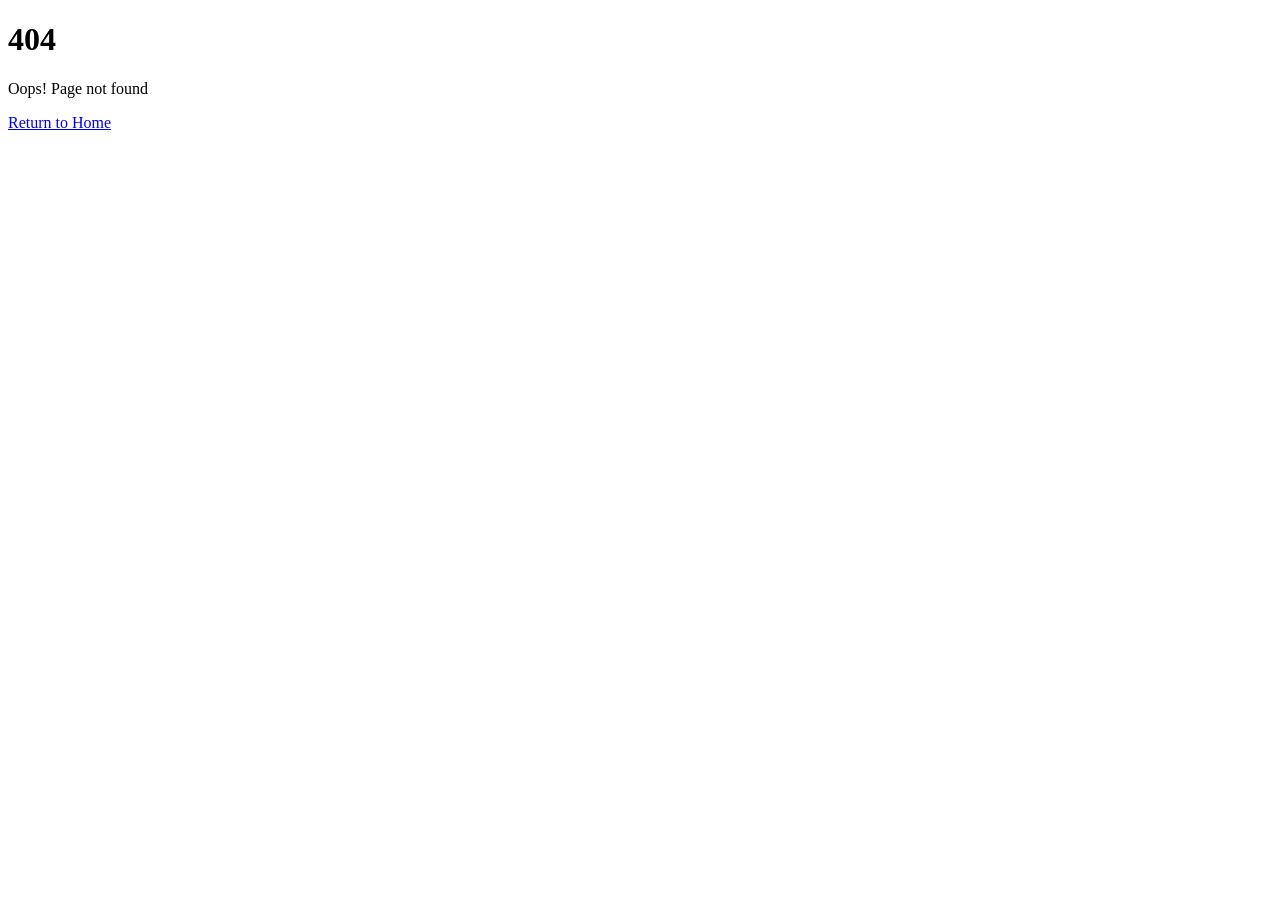
==== commit 965858b0: "v2" ====
--- a/index.html
+++ b/index.html
@@ -1,3 +1,4 @@
+
 <!doctype html>
 <html lang="en">
   <head>
@@ -10,7 +11,7 @@
     <meta property="og:description" content="Copy on PC → Get AI intelligence on Mobile instantly. Secure clipboard sync with AI-powered productivity." />
     <meta property="og:type" content="website" />
     <meta name="twitter:card" content="summary_large_image" />
-    <script type="module" crossorigin src="/assets/index-Bde39Wun.js"></script>
+    <script type="module" crossorigin src="/assets/index-fAbU5JP2.js"></script>
     <link rel="stylesheet" crossorigin href="/assets/index-VbqbAwt9.css">
   </head>
   <body>
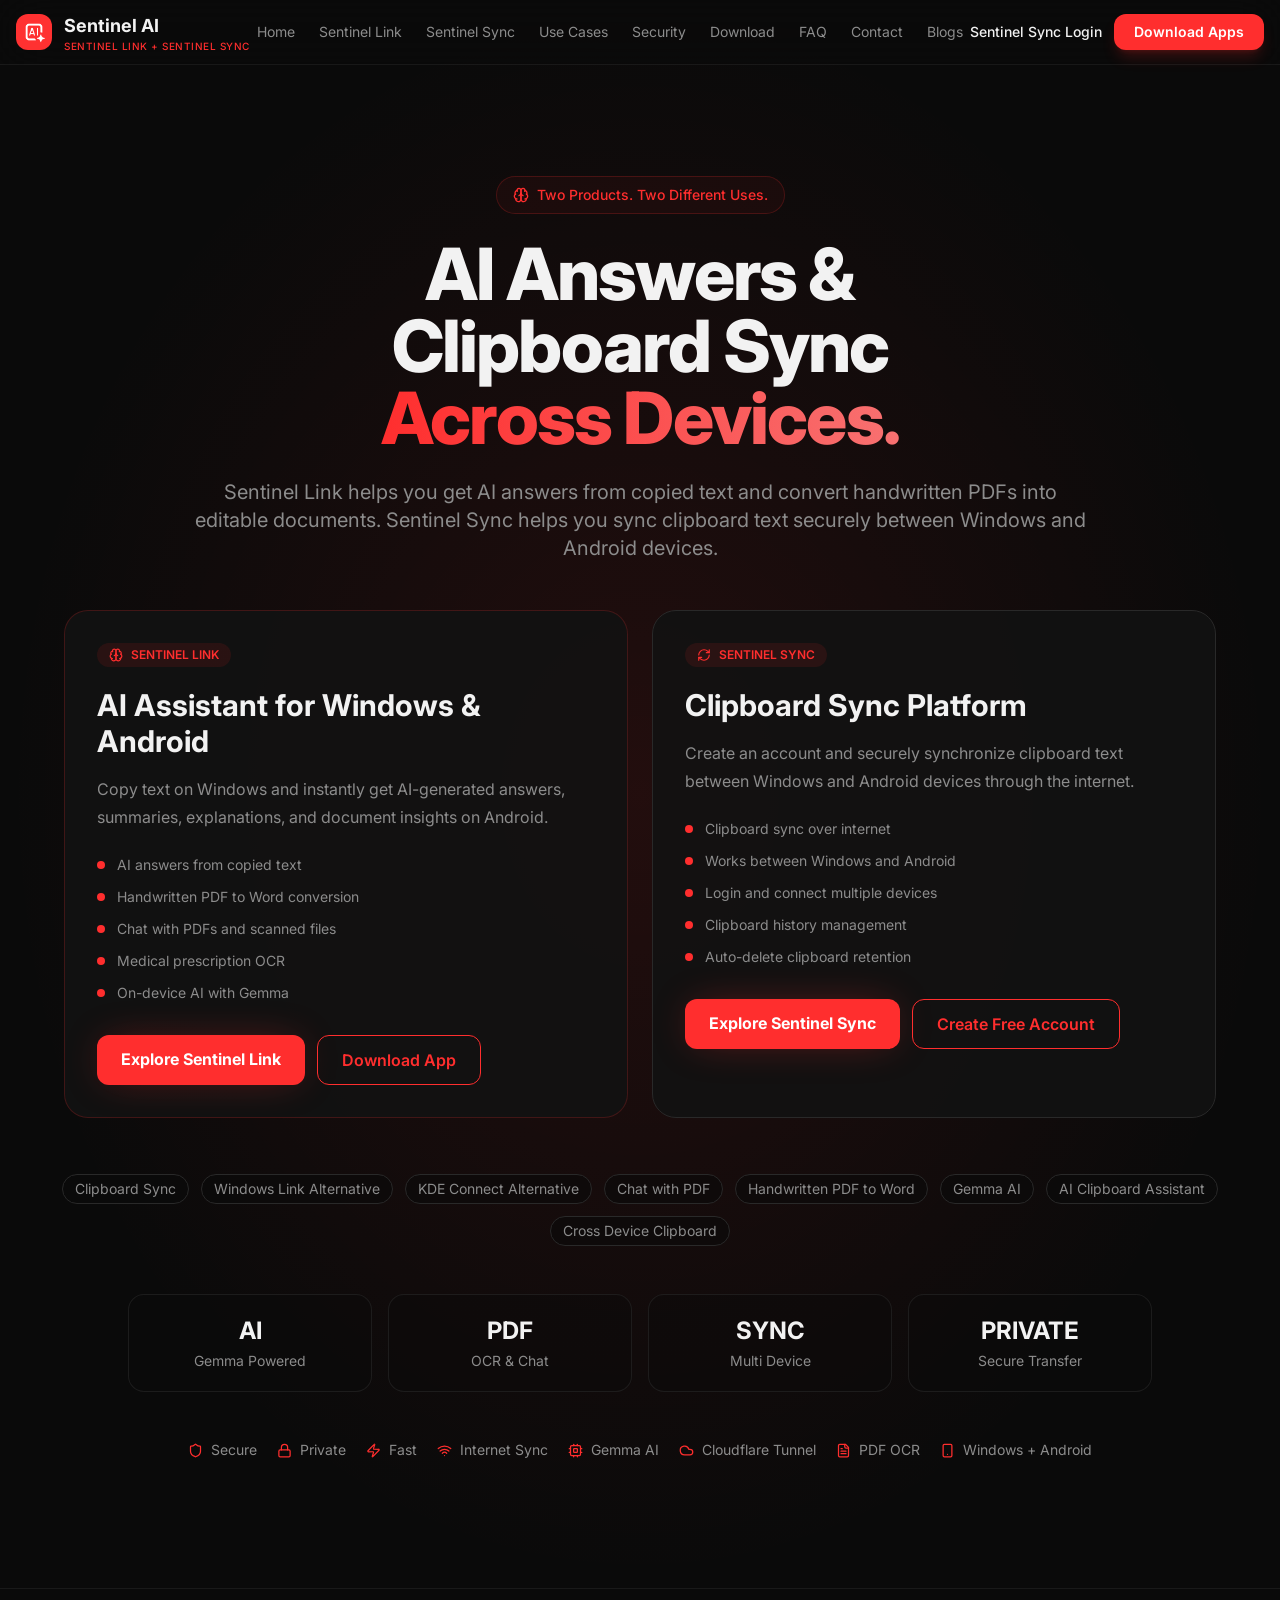
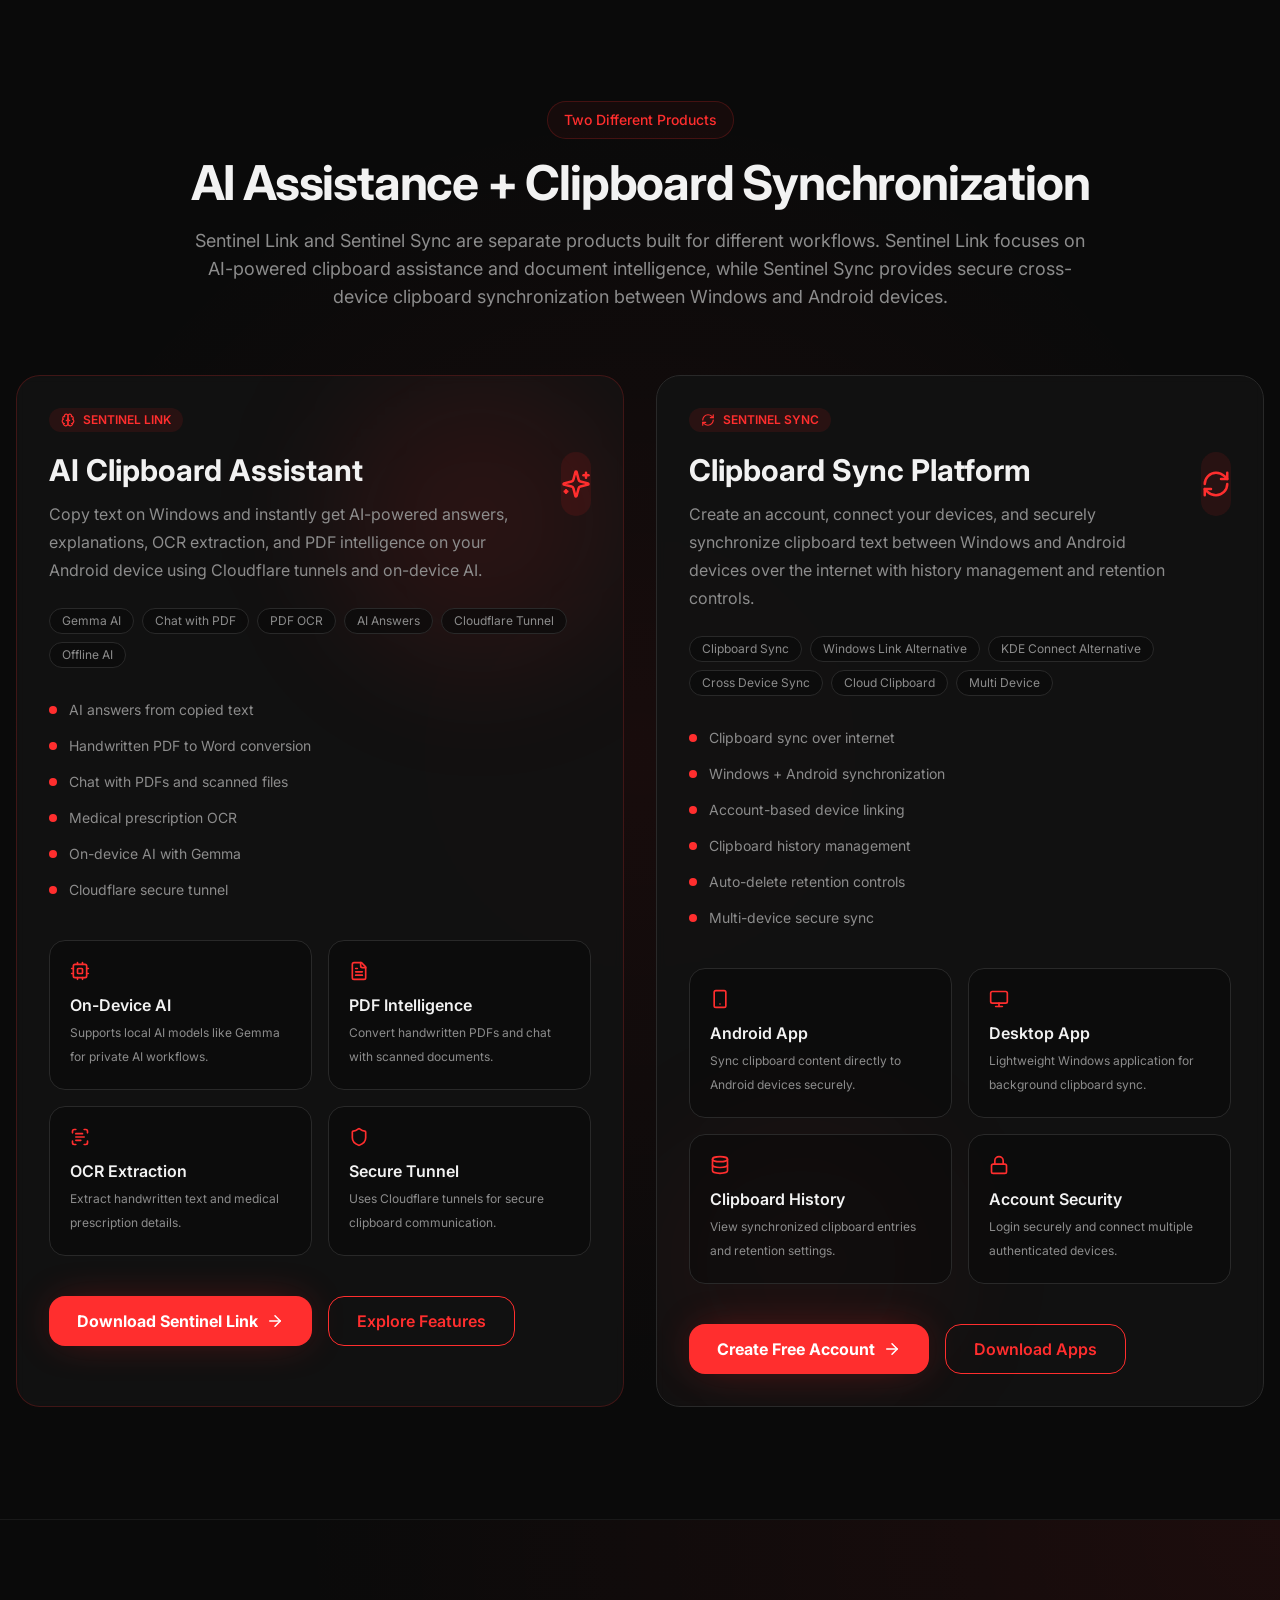
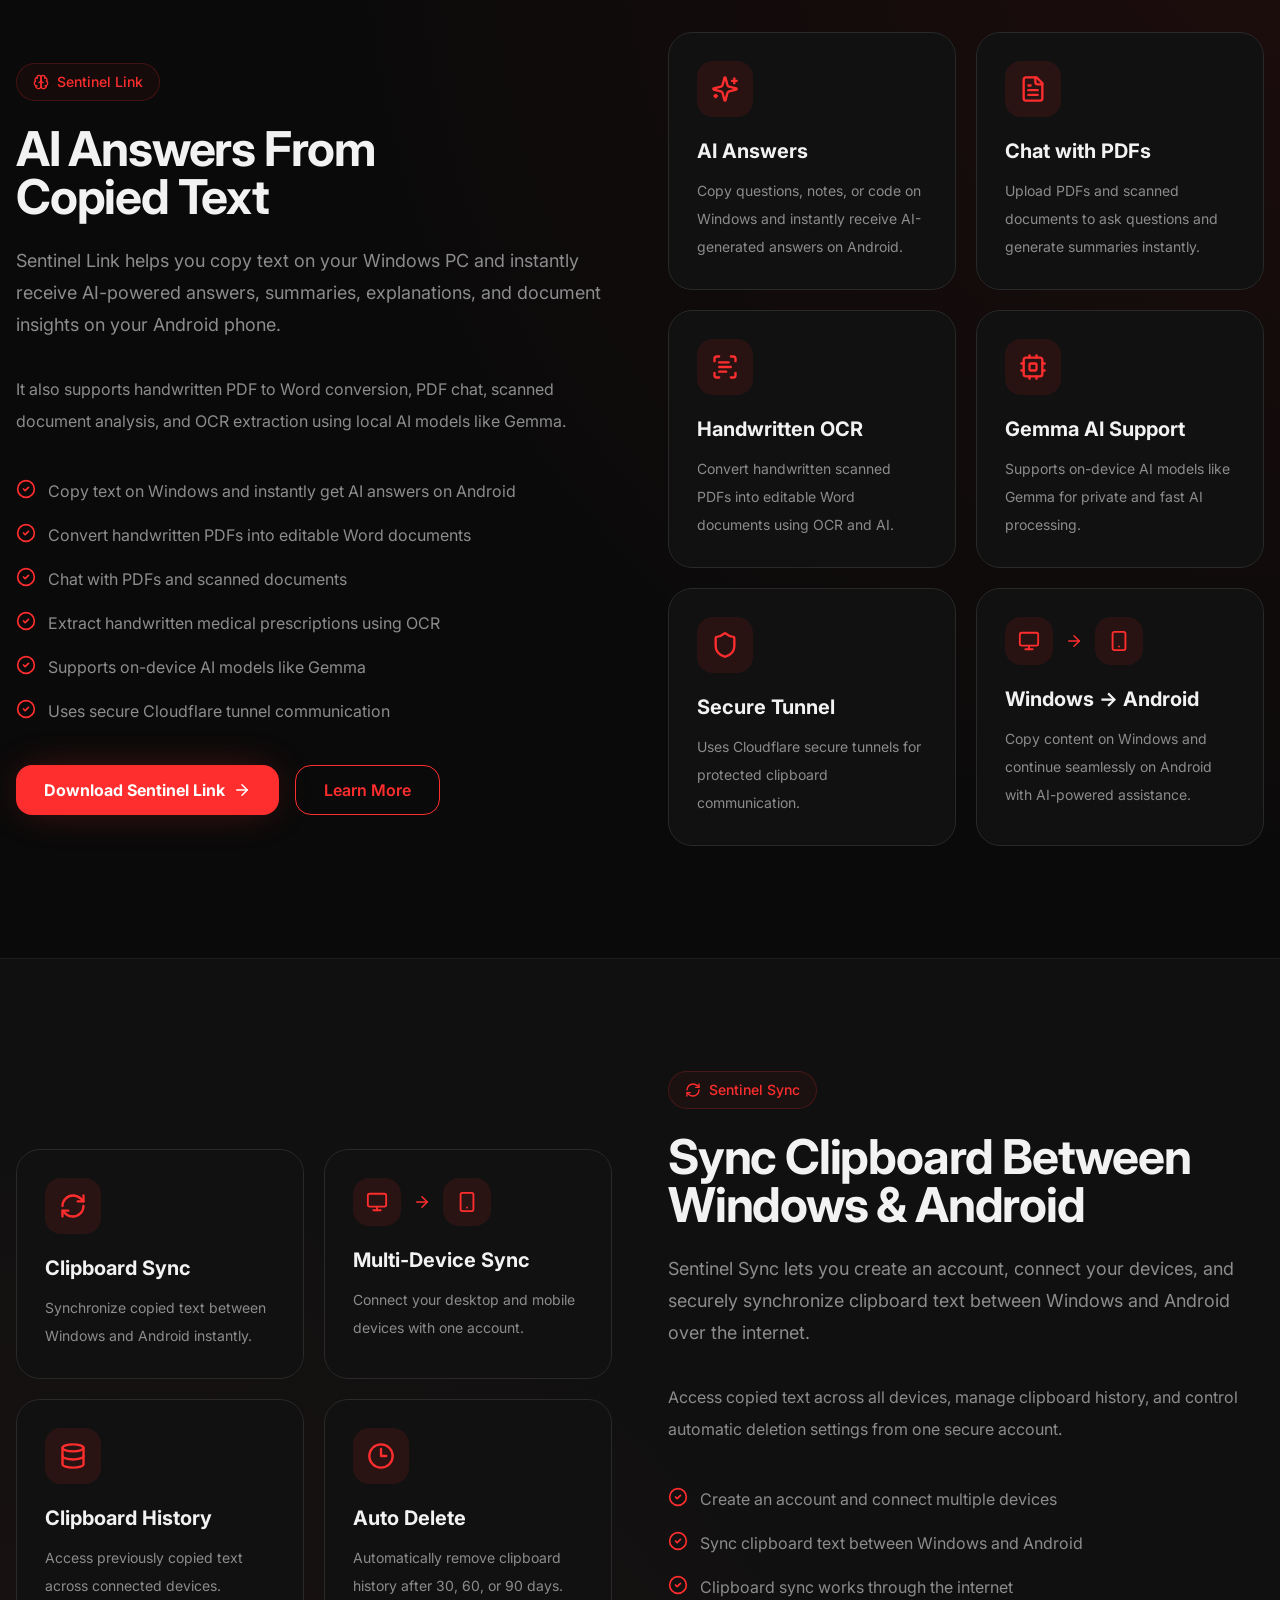
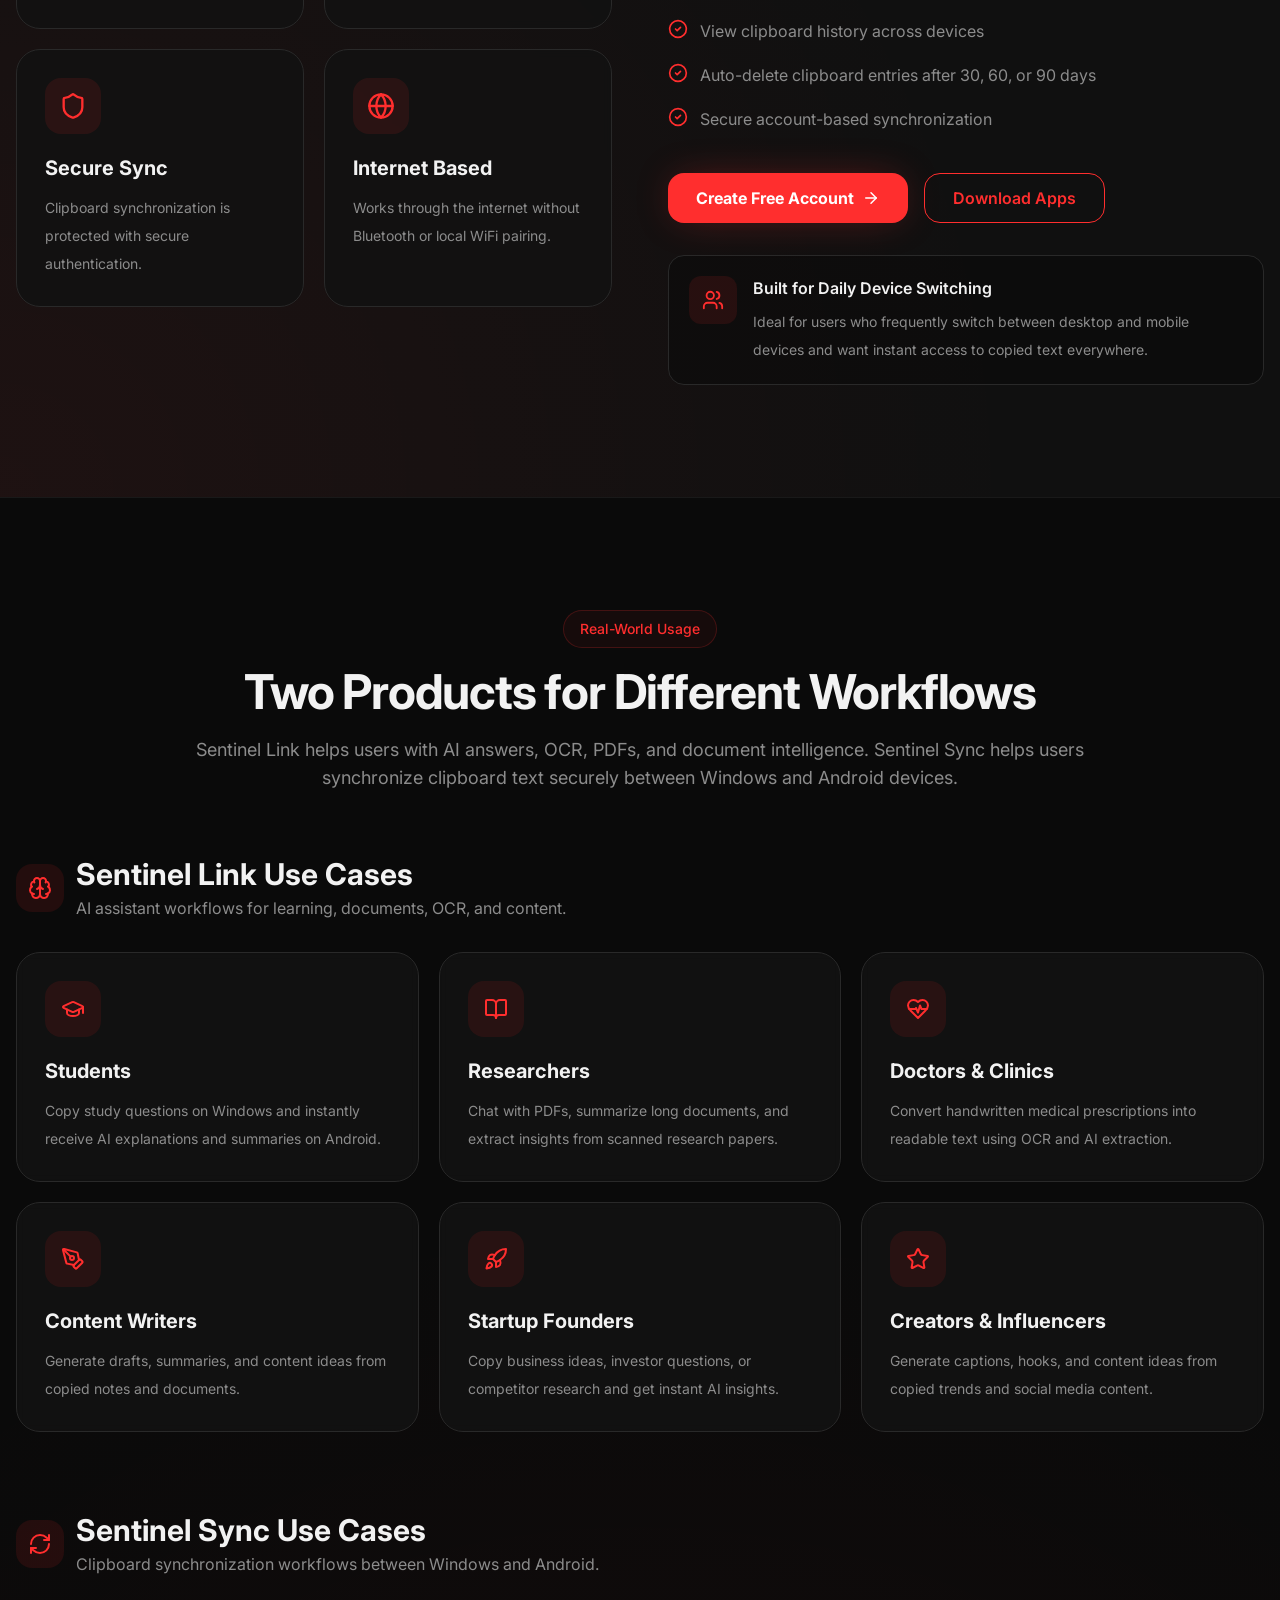
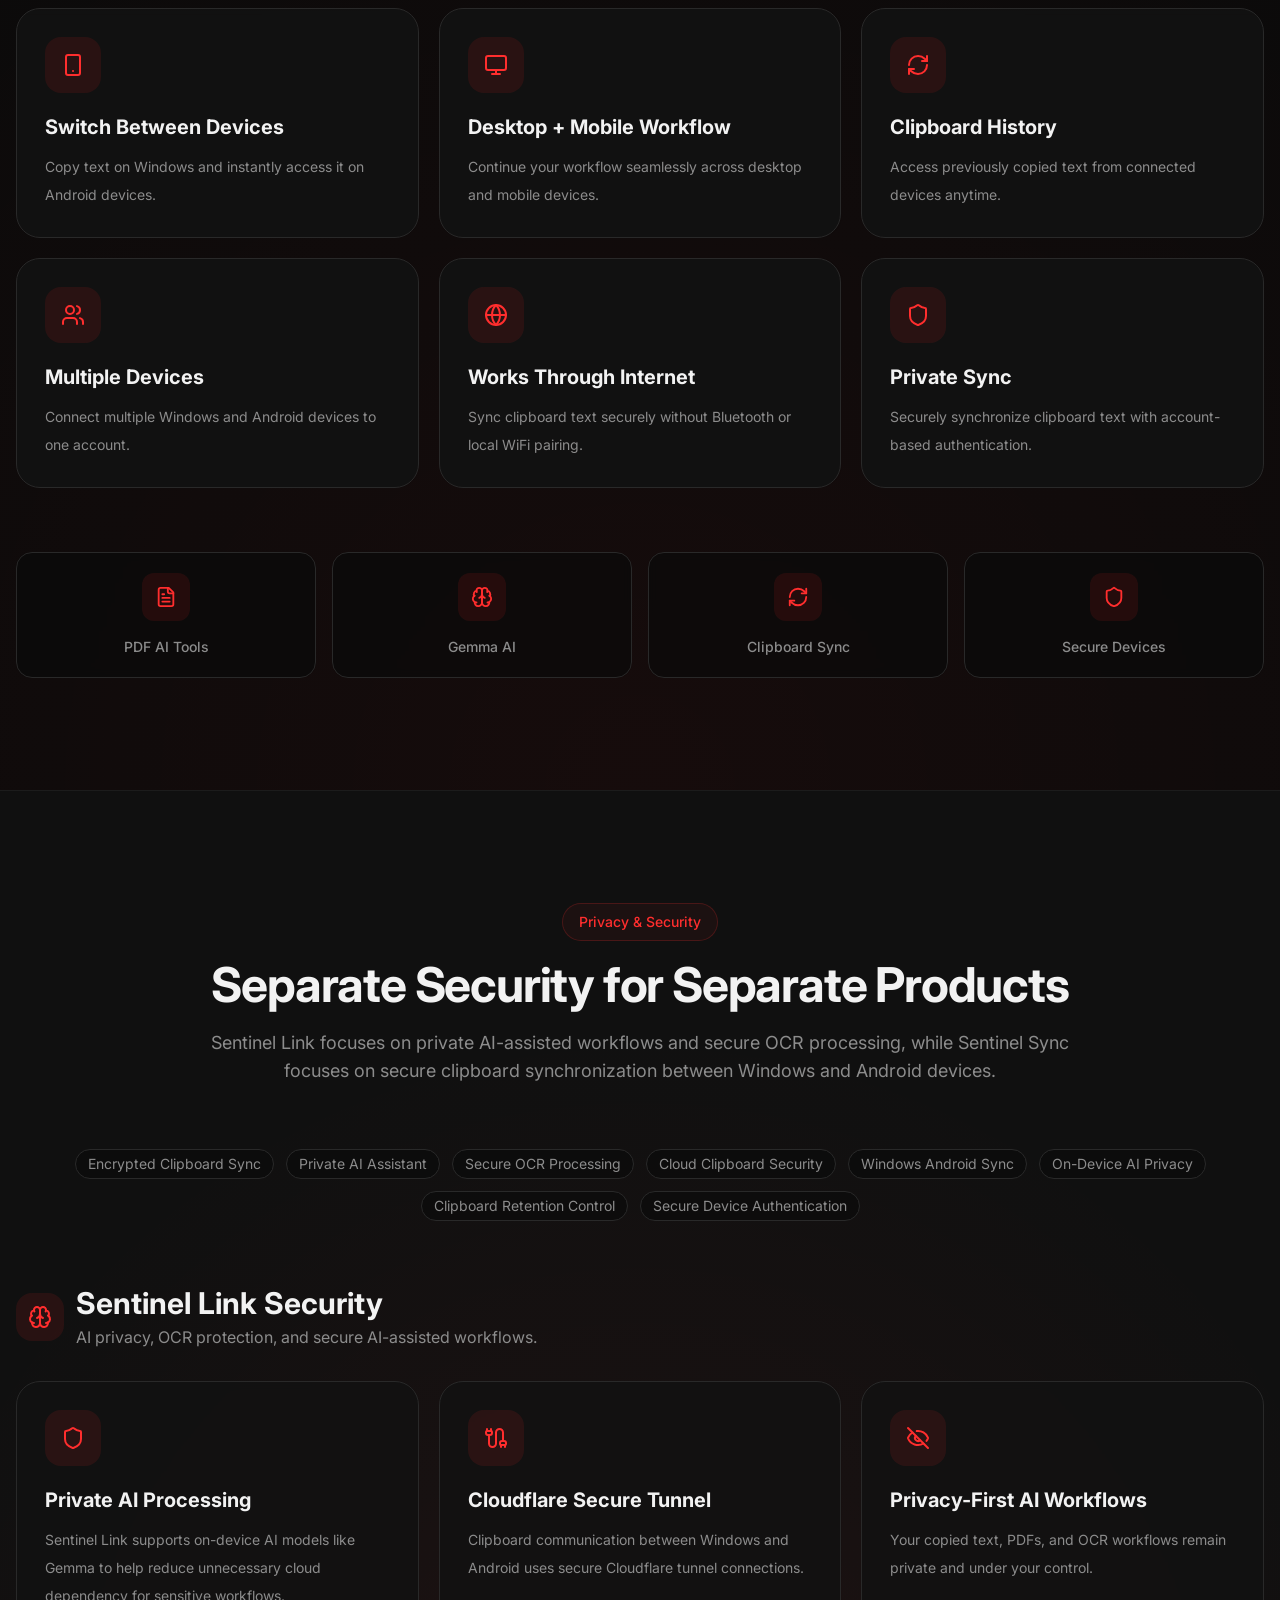
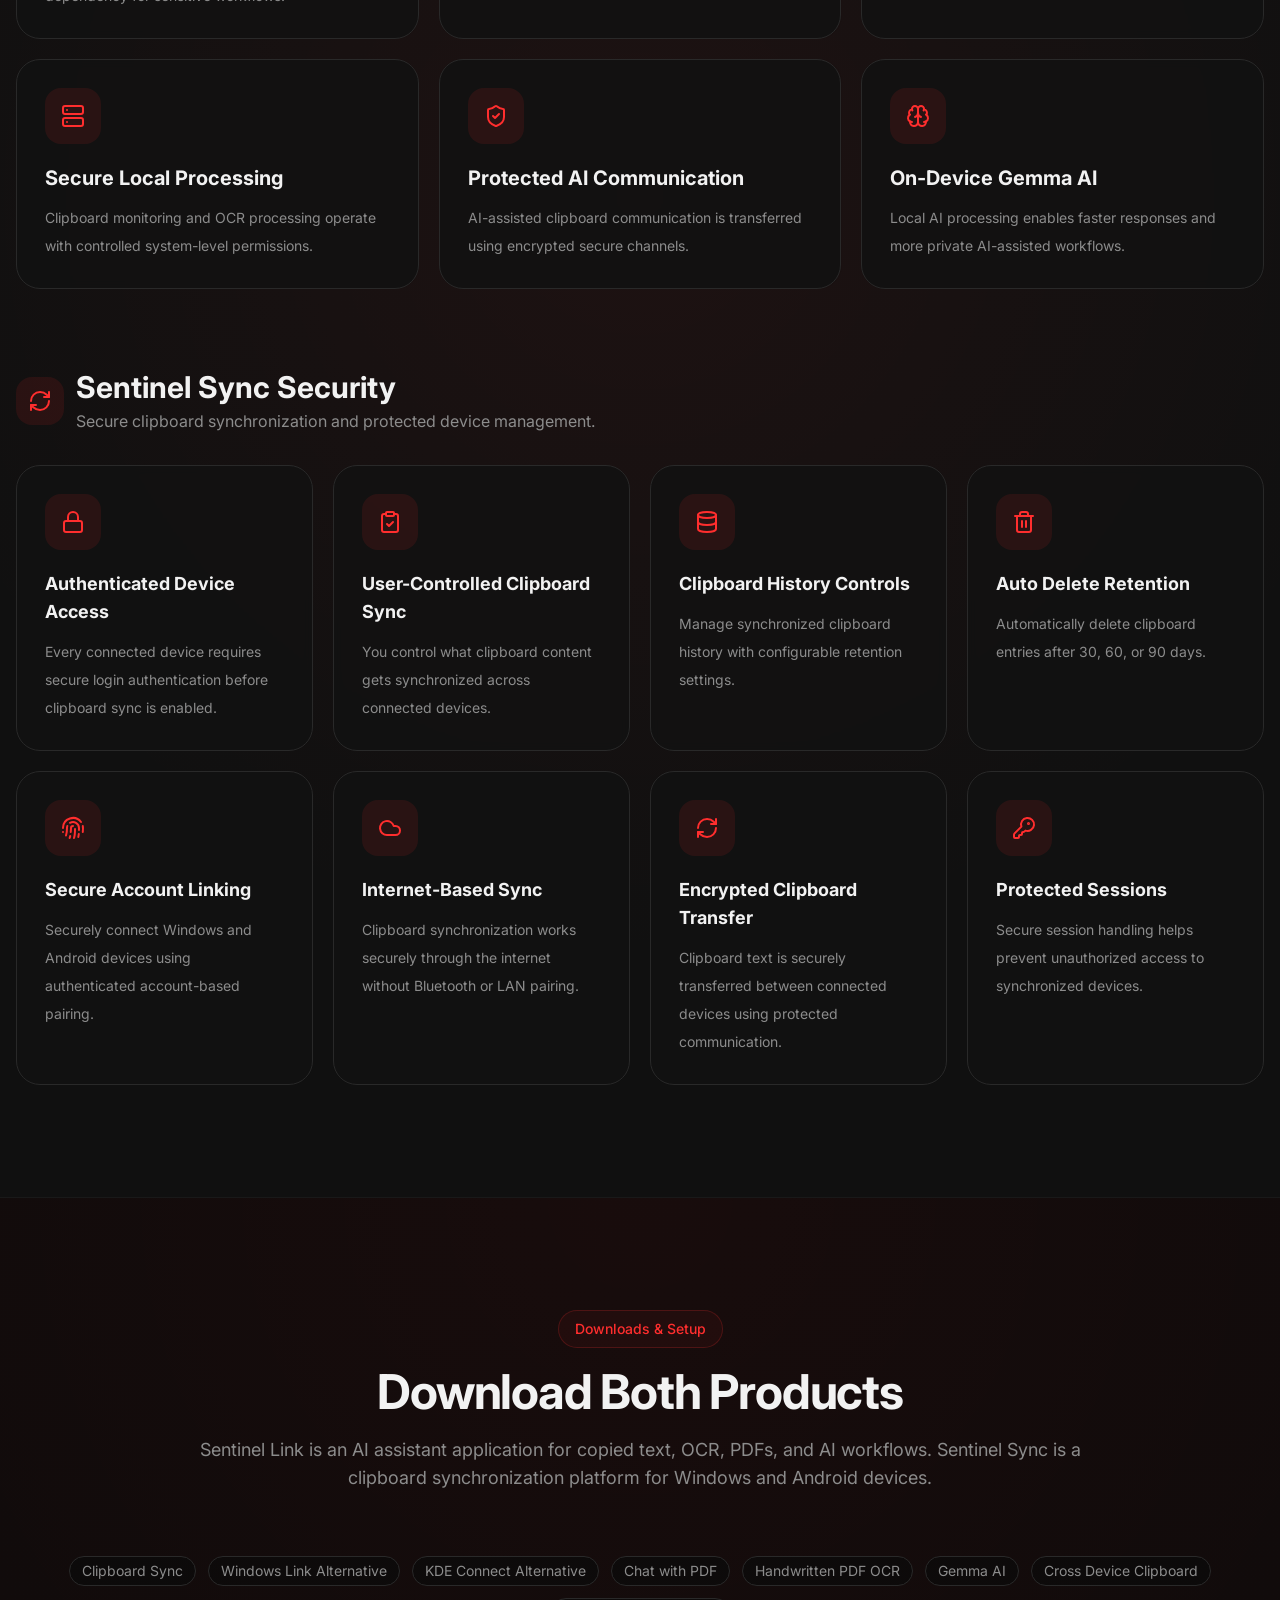
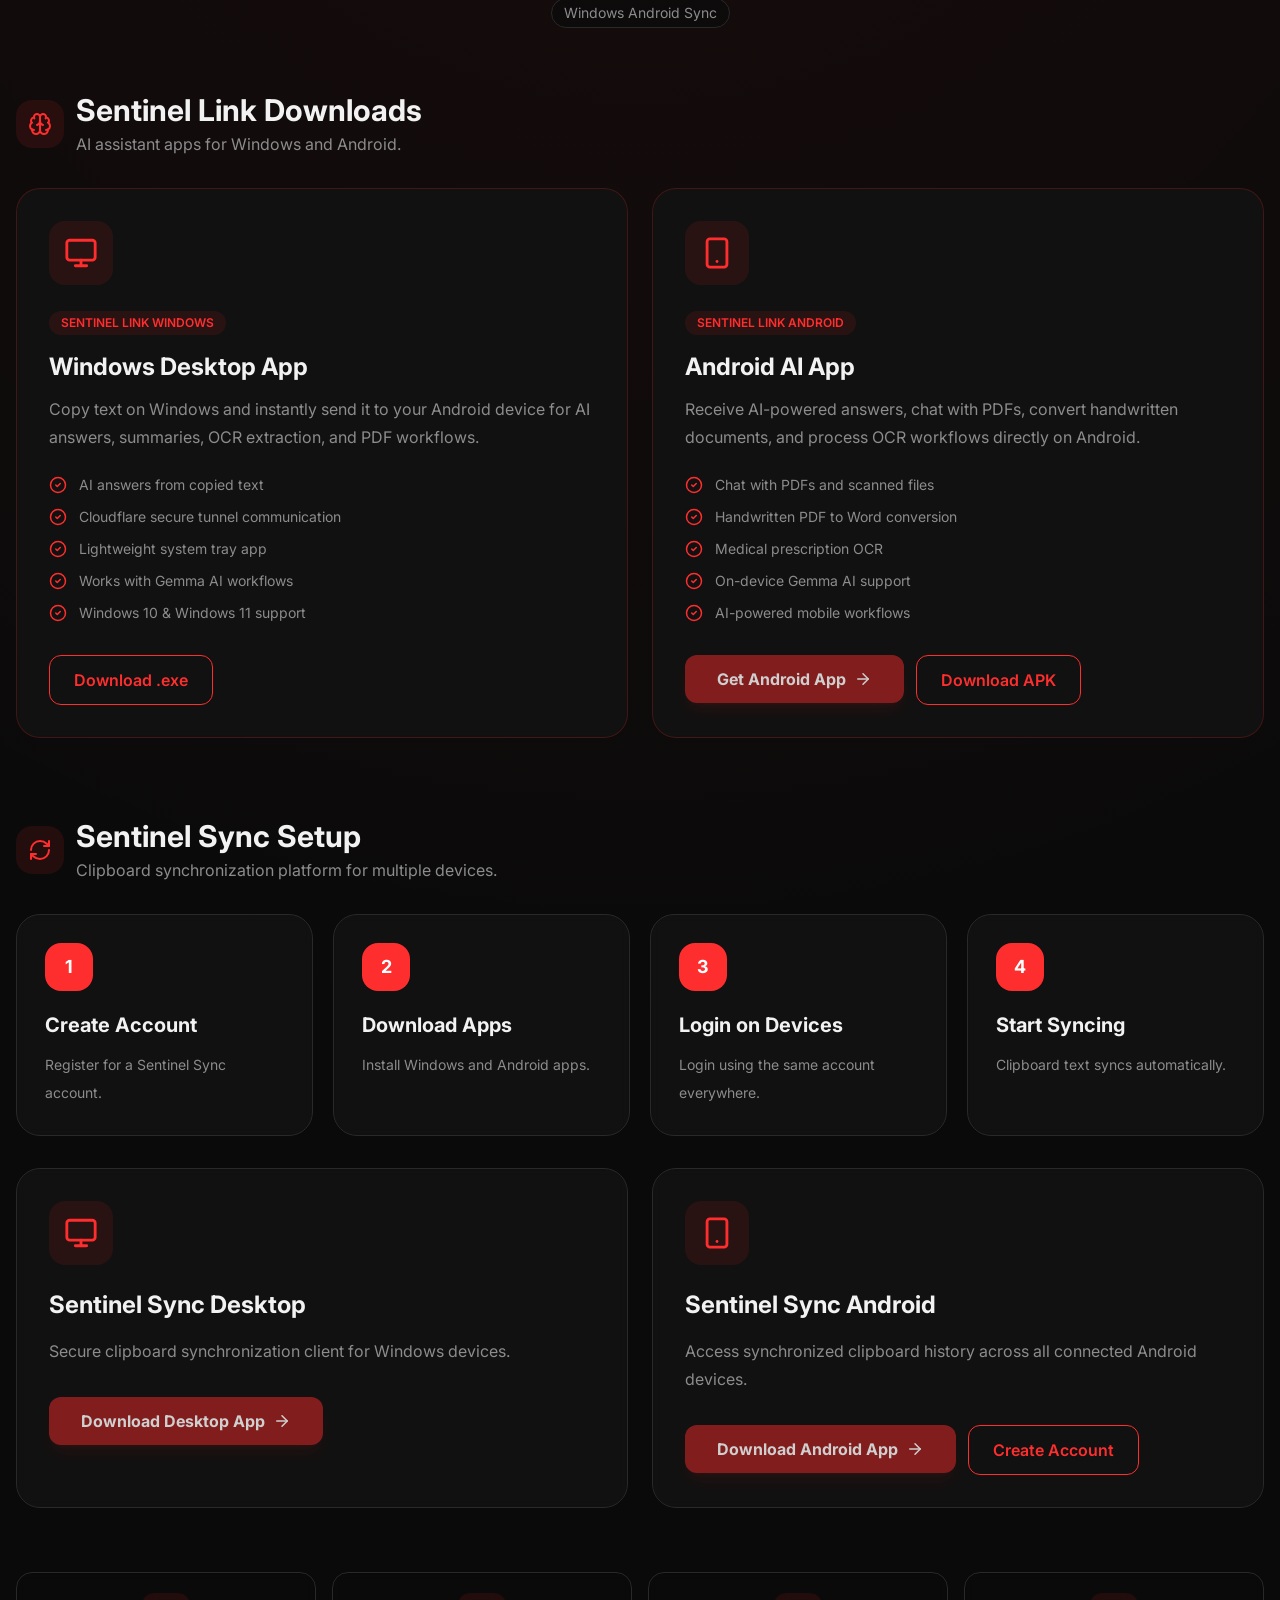
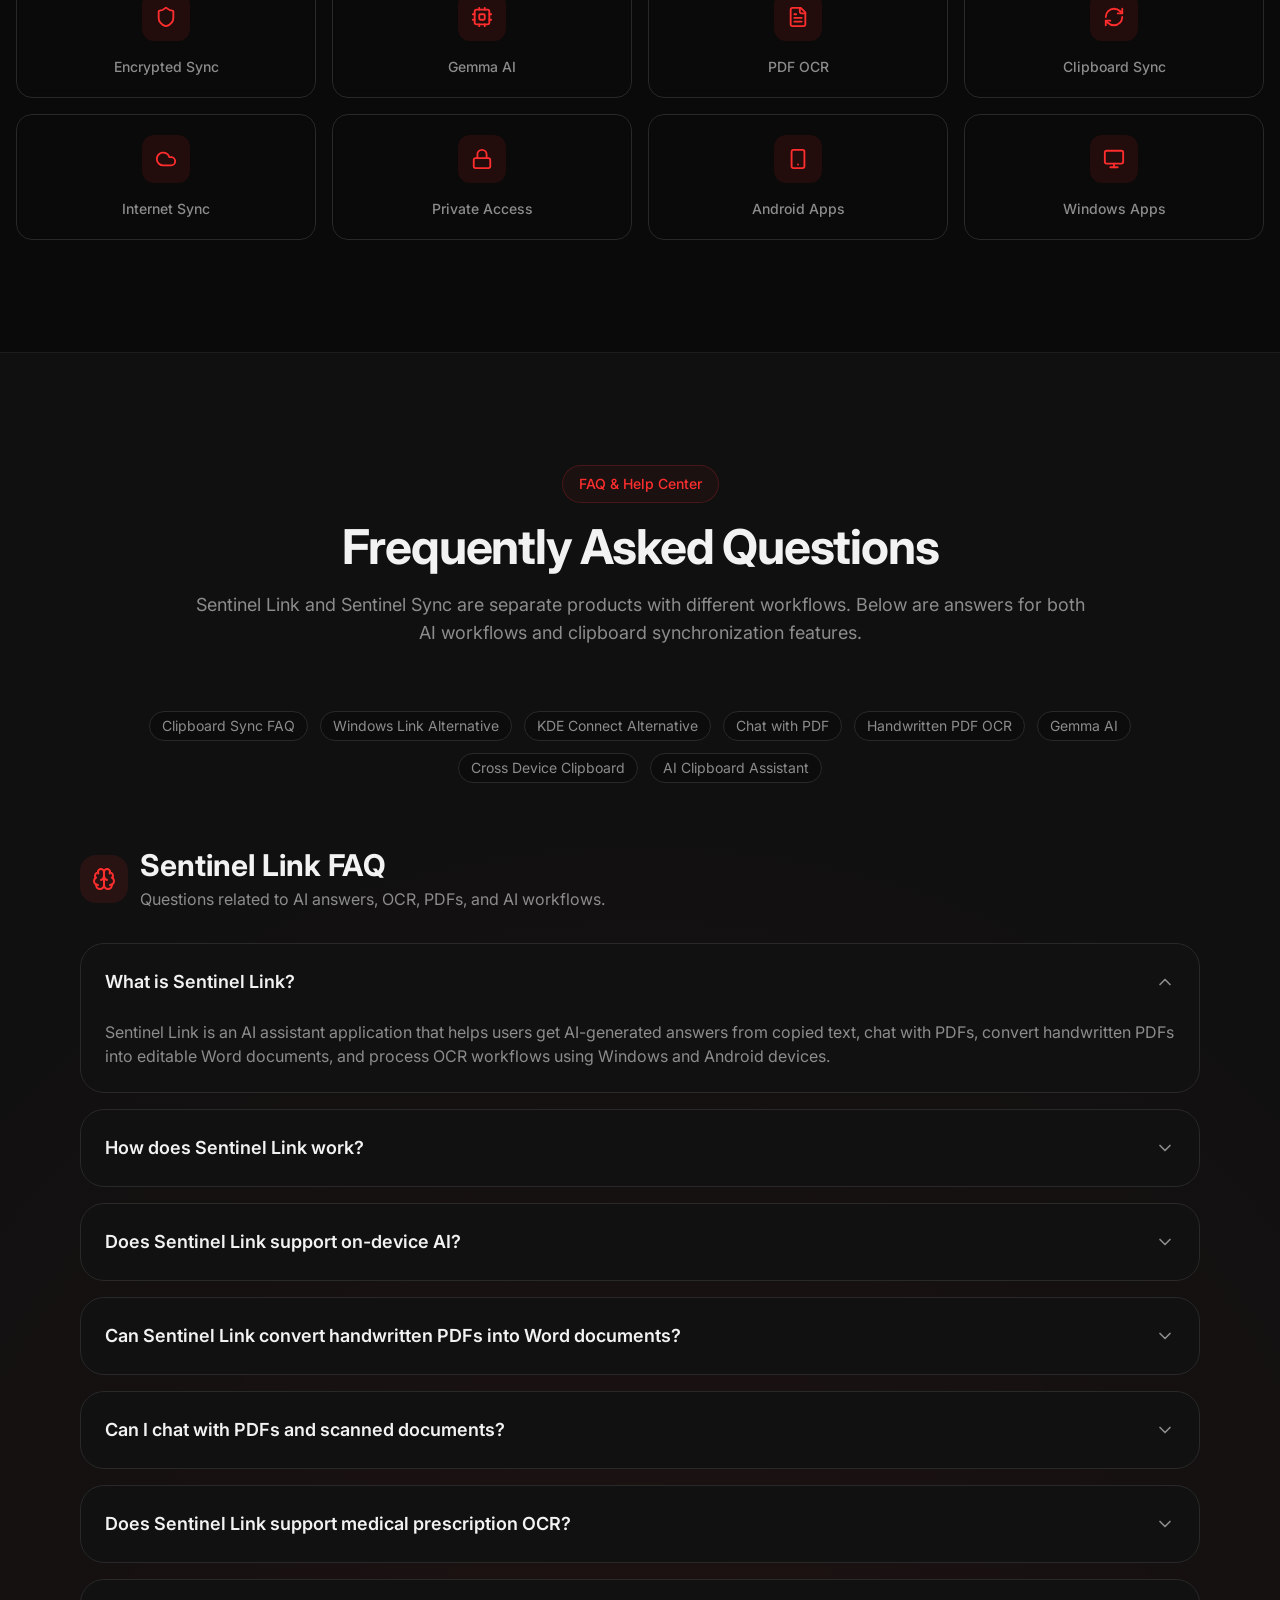
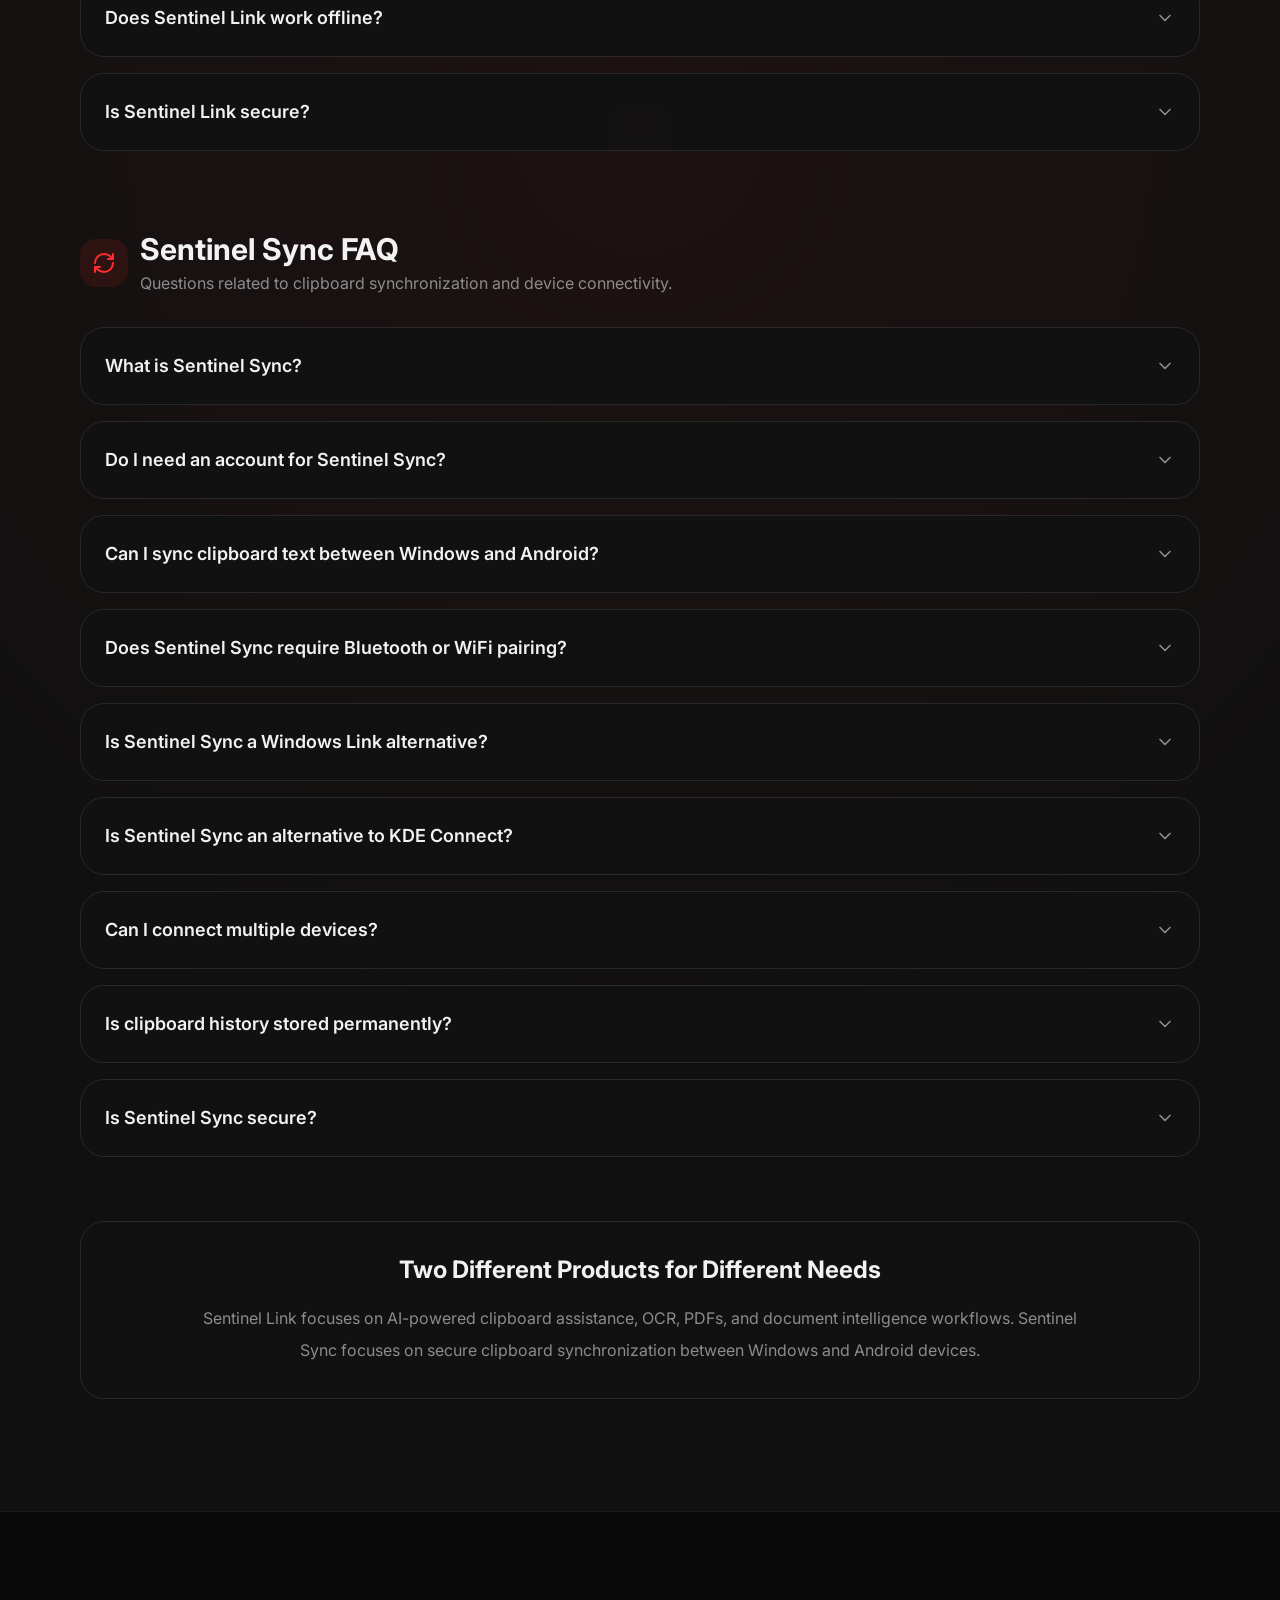
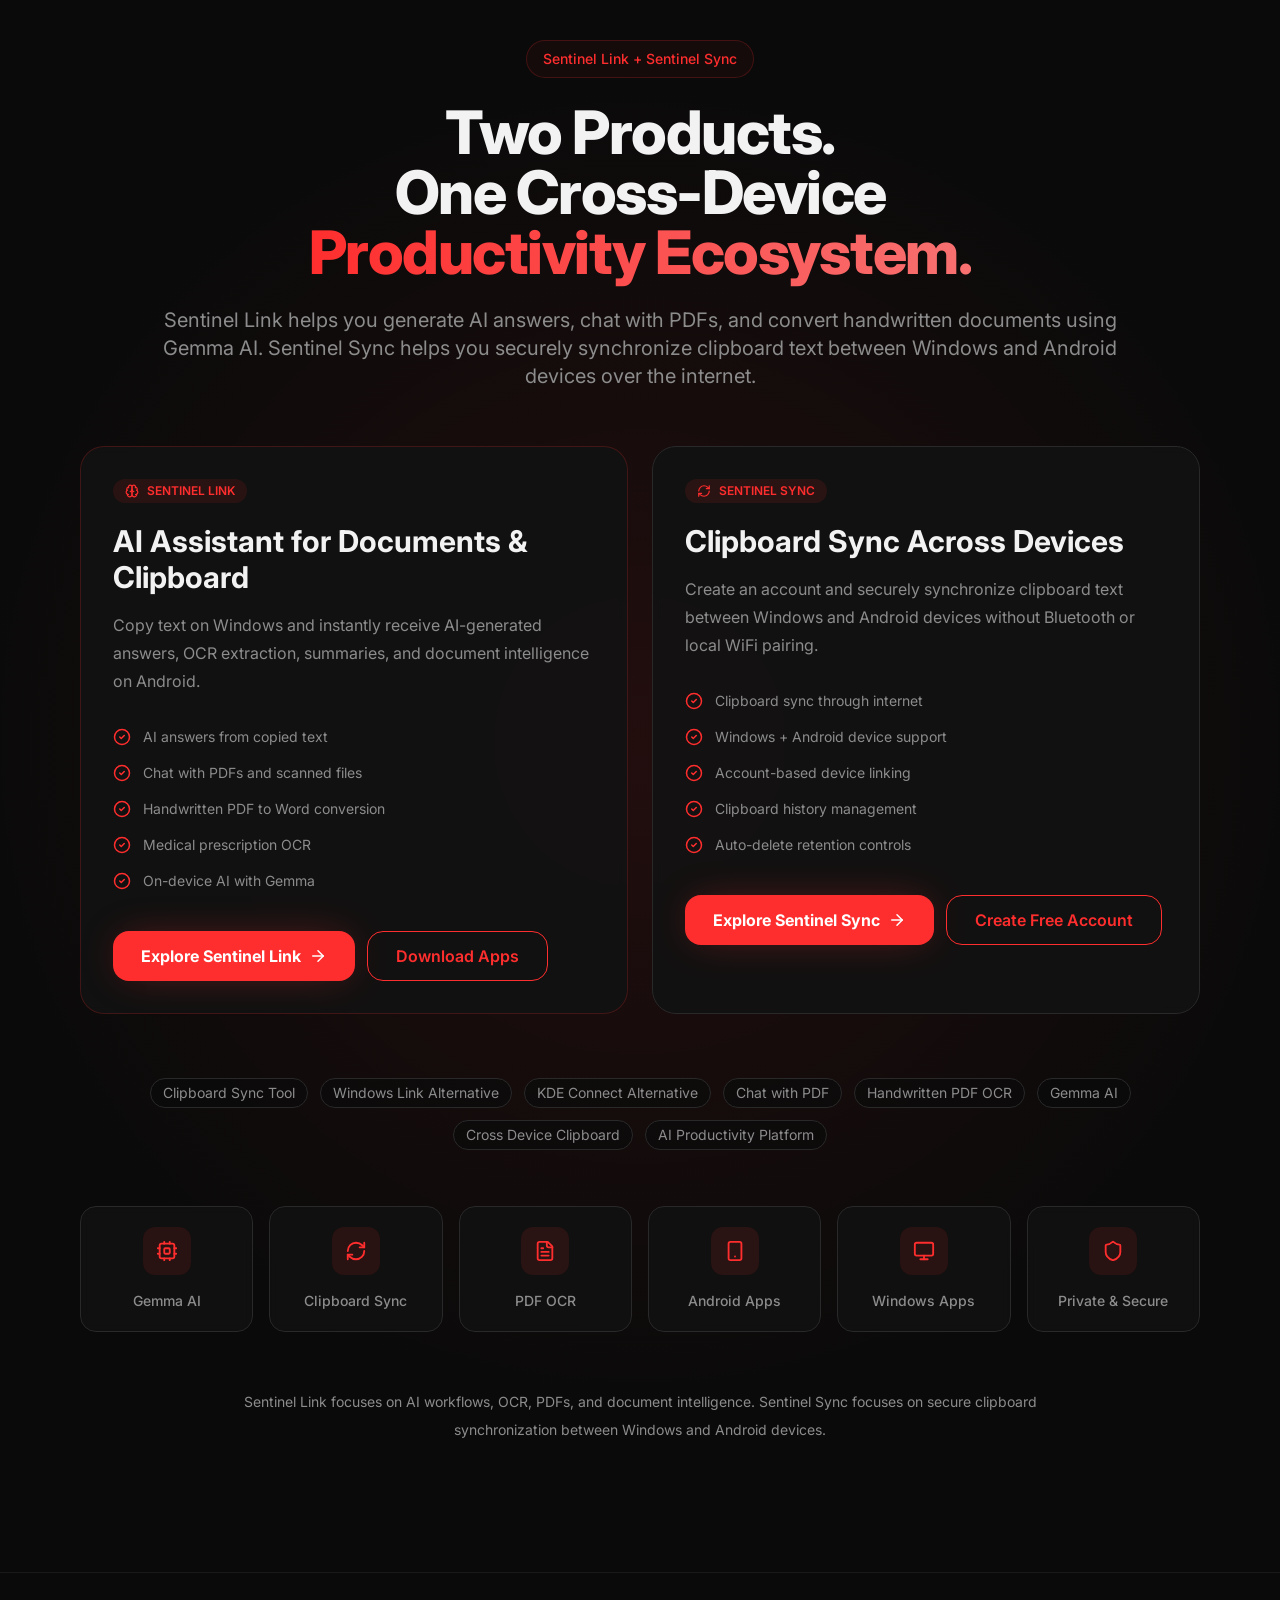
==== commit b8c30d51: "v2.2" ====
--- a/index.html
+++ b/index.html
@@ -1,20 +1,175 @@
 
 <!doctype html>
 <html lang="en">
-  <head>
-    <meta charset="UTF-8" />
-    <meta name="viewport" content="width=device-width, initial-scale=1.0" />
-    <title>Sentinel Link — Your Clipboard. Your AI. Anywhere.</title>
-    <meta name="description" content="Copy anything on your Windows PC and instantly get AI-powered answers, summaries, and insights on your Android phone. Secure, private, real-time." />
-    <meta name="author" content="Sentinel Link" />
-    <meta property="og:title" content="Sentinel Link — Your Clipboard. Your AI. Anywhere." />
-    <meta property="og:description" content="Copy on PC → Get AI intelligence on Mobile instantly. Secure clipboard sync with AI-powered productivity." />
-    <meta property="og:type" content="website" />
-    <meta name="twitter:card" content="summary_large_image" />
-    <script type="module" crossorigin src="/assets/index-fAbU5JP2.js"></script>
-    <link rel="stylesheet" crossorigin href="/assets/index-VbqbAwt9.css">
-  </head>
-  <body>
+
+<head>
+
+  <meta charset="UTF-8" />
+
+  <meta
+    name="viewport"
+    content="width=device-width, initial-scale=1.0"
+  />
+
+  <title>
+    Clipboard Sync for Windows & Android | Windows Link Alternative – Sentinel AI
+  </title>
+<meta
+  name="google-site-verification"
+  content="G-TZDG0BQQW"
+/>
+  <meta
+  name="description"
+  content="Secure clipboard sync between Windows and Android over the internet. AI PDF chat, handwritten PDF to Word conversion, OCR, and Gemma AI workflows with Sentinel Link and Sentinel Sync."
+/>
+<meta
+  property="og:site_name"
+  content="Sentinel AI"
+/>
+<meta
+  name="twitter:site"
+  content="@sentinelai"
+/>
+  <meta
+  name="keywords"
+  content="clipboard sync windows android, windows link alternative, kde connect alternative, AI clipboard assistant, chat with PDF, handwritten PDF to Word, OCR AI, universal clipboard, cross device clipboard sync, Gemma AI, clipboard over internet"
+ />
+
+  <meta
+    name="author"
+    content="Sentinel Link"
+  />
+
+  <meta
+    name="robots"
+    content="index, follow"
+  />
+
+  <meta
+    name="theme-color"
+    content="#000000"
+  />
+
+  <!-- FAVICON -->
+
+  <link
+    rel="icon"
+    type="image/x-icon"
+    href="./favicon.ico"
+  />
+
+  <link
+    rel="apple-touch-icon"
+    href="./favicon.ico"
+  />
+
+  <!-- CANONICAL -->
+
+  <link
+    rel="canonical"
+    href="https://sentinellink.in/"
+  />
+
+  <!-- OPEN GRAPH -->
+
+  <meta
+    property="og:type"
+    content="website"
+  />
+
+  <meta
+    property="og:url"
+    content="https://sentinellink.in/"
+  />
+
+  <meta
+    property="og:title"
+    content="Sentinel Link — AI Clipboard Sync Between Windows & Android"
+  />
+
+  <meta
+    property="og:description"
+    content="Copy on Windows → Instantly get AI answers on Android. Clipboard sync, OCR, handwritten PDF conversion, AI productivity, and cross-device intelligence."
+  />
+
+  <meta
+    property="og:image"
+    content="https://sentinellink.in/og-image.png"
+  />
+
+  <!-- TWITTER -->
+
+  <meta
+    name="twitter:card"
+    content="summary_large_image"
+  />
+
+  <meta
+    name="twitter:title"
+    content="Sentinel Link — AI Clipboard Sync"
+  />
+
+  <meta
+    name="twitter:description"
+    content="AI-powered clipboard sync for Windows & Android. Copy anywhere. Access everywhere."
+  />
+
+  <meta
+    name="twitter:image"
+    content="https://sentinellink.in/og-image.png"
+  />
+
+  <!-- SEO -->
+
+  <meta
+    name="application-name"
+    content="Sentinel Link"
+  />
+
+  <meta
+    name="apple-mobile-web-app-capable"
+    content="yes"
+  />
+
+  <meta
+    name="apple-mobile-web-app-status-bar-style"
+    content="black-translucent"
+  />
+
+  <!-- STRUCTURED DATA -->
+
+  <script type="application/ld+json">
+{
+  "@context": "https://schema.org",
+  "@type": "SoftwareApplication",
+  "name": "Sentinel AI",
+  "applicationCategory": "ProductivityApplication",
+  "operatingSystem": "Windows, Android",
+  "url": "https://sentinellink.in",
+  "description": "Clipboard synchronization and AI productivity platform with PDF chat, OCR, handwritten PDF conversion, and Gemma AI workflows.",
+  "softwareVersion": "1.0",
+  "offers": {
+    "@type": "Offer",
+    "price": "0",
+    "priceCurrency": "INR"
+  },
+  "featureList": [
+    "Clipboard sync between Windows and Android",
+    "AI PDF chat",
+    "Handwritten PDF to Word conversion",
+    "Medical prescription OCR",
+    "Gemma AI workflows",
+    "Cross-device clipboard synchronization"
+  ]
+}
+</script>
+
+  <script type="module" crossorigin src="./assets/index-daUbzk_G.js"></script>
+  <link rel="stylesheet" crossorigin href="./assets/index-peCBp_k_.css">
+</head>
+
+<body>
     <div id="root"></div>
-  </body>
+</body>
+
 </html>
--- a/assets/index-peCBp_k_.css
+++ b/assets/index-peCBp_k_.css
@@ -0,0 +1 @@
+@import "https://fonts.googleapis.com/css2?family=Inter:wght@300;400;500;600;700;800;900&display=swap";*,:before,:after,::backdrop{--tw-border-spacing-x:0;--tw-border-spacing-y:0;--tw-translate-x:0;--tw-translate-y:0;--tw-rotate:0;--tw-skew-x:0;--tw-skew-y:0;--tw-scale-x:1;--tw-scale-y:1;--tw-pan-x: ;--tw-pan-y: ;--tw-pinch-zoom: ;--tw-scroll-snap-strictness:proximity;--tw-gradient-from-position: ;--tw-gradient-via-position: ;--tw-gradient-to-position: ;--tw-ordinal: ;--tw-slashed-zero: ;--tw-numeric-figure: ;--tw-numeric-spacing: ;--tw-numeric-fraction: ;--tw-ring-inset: ;--tw-ring-offset-width:0px;--tw-ring-offset-color:#fff;--tw-ring-color:#3b82f680;--tw-ring-offset-shadow:0 0 #0000;--tw-ring-shadow:0 0 #0000;--tw-shadow:0 0 #0000;--tw-shadow-colored:0 0 #0000;--tw-blur: ;--tw-brightness: ;--tw-contrast: ;--tw-grayscale: ;--tw-hue-rotate: ;--tw-invert: ;--tw-saturate: ;--tw-sepia: ;--tw-drop-shadow: ;--tw-backdrop-blur: ;--tw-backdrop-brightness: ;--tw-backdrop-contrast: ;--tw-backdrop-grayscale: ;--tw-backdrop-hue-rotate: ;--tw-backdrop-invert: ;--tw-backdrop-opacity: ;--tw-backdrop-saturate: ;--tw-backdrop-sepia: ;--tw-contain-size: ;--tw-contain-layout: ;--tw-contain-paint: ;--tw-contain-style: }*,:before,:after{box-sizing:border-box;border:0 solid #e5e7eb}:before,:after{--tw-content:""}html,:host{-webkit-text-size-adjust:100%;tab-size:4;font-feature-settings:normal;font-variation-settings:normal;-webkit-tap-highlight-color:transparent;font-family:Inter,system-ui,sans-serif;line-height:1.5}body{line-height:inherit;margin:0}hr{height:0;color:inherit;border-top-width:1px}abbr:where([title]){-webkit-text-decoration:underline dotted;text-decoration:underline dotted}h1,h2,h3,h4,h5,h6{font-size:inherit;font-weight:inherit}a{color:inherit;-webkit-text-decoration:inherit;text-decoration:inherit}b,strong{font-weight:bolder}code,kbd,samp,pre{font-feature-settings:normal;font-variation-settings:normal;font-family:ui-monospace,SFMono-Regular,Menlo,Monaco,Consolas,Liberation Mono,Courier New,monospace;font-size:1em}small{font-size:80%}sub,sup{vertical-align:baseline;font-size:75%;line-height:0;position:relative}sub{bottom:-.25em}sup{top:-.5em}table{text-indent:0;border-color:inherit;border-collapse:collapse}button,input,optgroup,select,textarea{font-feature-settings:inherit;font-variation-settings:inherit;font-family:inherit;font-size:100%;font-weight:inherit;line-height:inherit;letter-spacing:inherit;color:inherit;margin:0;padding:0}button,select{text-transform:none}button,input:where([type=button]),input:where([type=reset]),input:where([type=submit]){-webkit-appearance:button;background-color:#0000;background-image:none}:-moz-focusring{outline:auto}:-moz-ui-invalid{box-shadow:none}progress{vertical-align:baseline}::-webkit-inner-spin-button{height:auto}::-webkit-outer-spin-button{height:auto}[type=search]{-webkit-appearance:textfield;outline-offset:-2px}::-webkit-search-decoration{-webkit-appearance:none}::-webkit-file-upload-button{-webkit-appearance:button;font:inherit}summary{display:list-item}blockquote,dl,dd,h1,h2,h3,h4,h5,h6,hr,figure,p,pre{margin:0}fieldset{margin:0;padding:0}legend{padding:0}ol,ul,menu{margin:0;padding:0;list-style:none}dialog{padding:0}textarea{resize:vertical}input::-moz-placeholder{opacity:1;color:#9ca3af}textarea::-moz-placeholder{opacity:1;color:#9ca3af}input::placeholder,textarea::placeholder{opacity:1;color:#9ca3af}button,[role=button]{cursor:pointer}:disabled{cursor:default}img,svg,video,canvas,audio,iframe,embed,object{vertical-align:middle;display:block}img,video{max-width:100%;height:auto}[hidden]:where(:not([hidden=until-found])){display:none}:root{--background:0 0% 4%;--foreground:0 0% 95%;--card:0 0% 7%;--card-foreground:0 0% 95%;--popover:0 0% 7%;--popover-foreground:0 0% 95%;--primary:0 100% 59%;--primary-foreground:0 0% 100%;--secondary:0 0% 12%;--secondary-foreground:0 0% 95%;--muted:0 0% 15%;--muted-foreground:0 0% 55%;--accent:0 100% 59%;--accent-foreground:0 0% 100%;--destructive:0 84.2% 60.2%;--destructive-foreground:0 0% 100%;--border:0 0% 16%;--input:0 0% 16%;--ring:0 100% 59%;--radius:.75rem;--sidebar-background:0 0% 6%;--sidebar-foreground:0 0% 95%;--sidebar-primary:0 100% 59%;--sidebar-primary-foreground:0 0% 100%;--sidebar-accent:0 0% 12%;--sidebar-accent-foreground:0 0% 95%;--sidebar-border:0 0% 16%;--sidebar-ring:0 100% 59%}*{border-color:hsl(var(--border))}body{background-color:hsl(var(--background));color:hsl(var(--foreground));-webkit-font-smoothing:antialiased;-moz-osx-font-smoothing:grayscale;font-family:Inter,system-ui,sans-serif}html{scroll-behavior:smooth}.container{width:100%;margin-left:auto;margin-right:auto;padding-left:2rem;padding-right:2rem}@media (width>=1400px){.container{max-width:1400px}}.sr-only{clip:rect(0, 0, 0, 0);white-space:nowrap;border-width:0;width:1px;height:1px;margin:-1px;padding:0;position:absolute;overflow:hidden}.pointer-events-none{pointer-events:none}.pointer-events-auto{pointer-events:auto}.visible{visibility:visible}.invisible{visibility:hidden}.fixed{position:fixed}.absolute{position:absolute}.relative{position:relative}.inset-0{inset:0}.inset-x-0{left:0;right:0}.inset-y-0{top:0;bottom:0}.-bottom-12{bottom:-3rem}.-left-12{left:-3rem}.-right-12{right:-3rem}.-top-12{top:-3rem}.bottom-0{bottom:0}.bottom-4{bottom:1rem}.bottom-full{bottom:100%}.left-0{left:0}.left-1{left:.25rem}.left-1\/2{left:50%}.left-2{left:.5rem}.left-3{left:.75rem}.left-4{left:1rem}.left-\[50\%\]{left:50%}.right-0{right:0}.right-1{right:.25rem}.right-2{right:.5rem}.right-3{right:.75rem}.right-4{right:1rem}.right-5{right:1.25rem}.top-0{top:0}.top-1\.5{top:.375rem}.top-1\/2{top:50%}.top-2{top:.5rem}.top-3\.5{top:.875rem}.top-4{top:1rem}.top-5{top:1.25rem}.top-\[1px\]{top:1px}.top-\[50\%\]{top:50%}.top-\[60\%\]{top:60%}.top-full{top:100%}.z-10{z-index:10}.z-20{z-index:20}.z-40{z-index:40}.z-50{z-index:50}.z-\[100\]{z-index:100}.z-\[1\]{z-index:1}.order-1{order:1}.order-2{order:2}.-mx-1{margin-left:-.25rem;margin-right:-.25rem}.mx-2{margin-left:.5rem;margin-right:.5rem}.mx-3\.5{margin-left:.875rem;margin-right:.875rem}.mx-auto{margin-left:auto;margin-right:auto}.my-0\.5{margin-top:.125rem;margin-bottom:.125rem}.my-1{margin-top:.25rem;margin-bottom:.25rem}.-ml-4{margin-left:-1rem}.-mt-4{margin-top:-1rem}.mb-1{margin-bottom:.25rem}.mb-10{margin-bottom:2.5rem}.mb-12{margin-bottom:3rem}.mb-14{margin-bottom:3.5rem}.mb-16{margin-bottom:4rem}.mb-2{margin-bottom:.5rem}.mb-20{margin-bottom:5rem}.mb-3{margin-bottom:.75rem}.mb-4{margin-bottom:1rem}.mb-5{margin-bottom:1.25rem}.mb-6{margin-bottom:1.5rem}.mb-7{margin-bottom:1.75rem}.mb-8{margin-bottom:2rem}.ml-1{margin-left:.25rem}.ml-auto{margin-left:auto}.mr-2{margin-right:.5rem}.mt-0\.5{margin-top:.125rem}.mt-1{margin-top:.25rem}.mt-1\.5{margin-top:.375rem}.mt-14{margin-top:3.5rem}.mt-16{margin-top:4rem}.mt-2{margin-top:.5rem}.mt-24{margin-top:6rem}.mt-3{margin-top:.75rem}.mt-4{margin-top:1rem}.mt-5{margin-top:1.25rem}.mt-6{margin-top:1.5rem}.mt-7{margin-top:1.75rem}.mt-8{margin-top:2rem}.mt-auto{margin-top:auto}.line-clamp-3{-webkit-line-clamp:3;-webkit-box-orient:vertical;display:-webkit-box;overflow:hidden}.block{display:block}.inline-block{display:inline-block}.flex{display:flex}.inline-flex{display:inline-flex}.table{display:table}.grid{display:grid}.hidden{display:none}.aspect-square{aspect-ratio:1}.aspect-video{aspect-ratio:16/9}.size-4{width:1rem;height:1rem}.h-1\.5{height:.375rem}.h-10{height:2.5rem}.h-11{height:2.75rem}.h-12{height:3rem}.h-14{height:3.5rem}.h-16{height:4rem}.h-2{height:.5rem}.h-2\.5{height:.625rem}.h-3{height:.75rem}.h-3\.5{height:.875rem}.h-4{height:1rem}.h-5{height:1.25rem}.h-6{height:1.5rem}.h-64{height:16rem}.h-7{height:1.75rem}.h-72{height:18rem}.h-8{height:2rem}.h-9{height:2.25rem}.h-\[1px\]{height:1px}.h-\[var\(--radix-navigation-menu-viewport-height\)\]{height:var(--radix-navigation-menu-viewport-height)}.h-\[var\(--radix-select-trigger-height\)\]{height:var(--radix-select-trigger-height)}.h-auto{height:auto}.h-full{height:100%}.h-px{height:1px}.h-svh{height:100svh}.max-h-96{max-height:24rem}.max-h-\[300px\]{max-height:300px}.max-h-screen{max-height:100vh}.min-h-0{min-height:0}.min-h-\[80px\]{min-height:80px}.min-h-screen{min-height:100vh}.min-h-svh{min-height:100svh}.w-0{width:0}.w-1{width:.25rem}.w-10{width:2.5rem}.w-11{width:2.75rem}.w-12{width:3rem}.w-14{width:3.5rem}.w-16{width:4rem}.w-2{width:.5rem}.w-2\.5{width:.625rem}.w-3{width:.75rem}.w-3\.5{width:.875rem}.w-3\/4{width:75%}.w-4{width:1rem}.w-5{width:1.25rem}.w-6{width:1.5rem}.w-64{width:16rem}.w-7{width:1.75rem}.w-72{width:18rem}.w-8{width:2rem}.w-9{width:2.25rem}.w-\[--sidebar-width\]{width:var(--sidebar-width)}.w-\[100px\]{width:100px}.w-\[1px\]{width:1px}.w-auto{width:auto}.w-full{width:100%}.w-max{width:max-content}.w-px{width:1px}.min-w-0{min-width:0}.min-w-5{min-width:1.25rem}.min-w-\[12rem\]{min-width:12rem}.min-w-\[8rem\]{min-width:8rem}.min-w-\[var\(--radix-select-trigger-width\)\]{min-width:var(--radix-select-trigger-width)}.max-w-2xl{max-width:42rem}.max-w-3xl{max-width:48rem}.max-w-4xl{max-width:56rem}.max-w-5xl{max-width:64rem}.max-w-6xl{max-width:72rem}.max-w-7xl{max-width:80rem}.max-w-\[--skeleton-width\]{max-width:var(--skeleton-width)}.max-w-lg{max-width:32rem}.max-w-max{max-width:max-content}.max-w-md{max-width:28rem}.max-w-xl{max-width:36rem}.flex-1{flex:1}.flex-shrink-0,.shrink-0{flex-shrink:0}.grow{flex-grow:1}.grow-0{flex-grow:0}.basis-full{flex-basis:100%}.caption-bottom{caption-side:bottom}.border-collapse{border-collapse:collapse}.-translate-x-1\/2{--tw-translate-x:-50%;transform:translate(var(--tw-translate-x), var(--tw-translate-y)) rotate(var(--tw-rotate)) skewX(var(--tw-skew-x)) skewY(var(--tw-skew-y)) scaleX(var(--tw-scale-x)) scaleY(var(--tw-scale-y))}.-translate-x-full{--tw-translate-x:-100%;transform:translate(var(--tw-translate-x), var(--tw-translate-y)) rotate(var(--tw-rotate)) skewX(var(--tw-skew-x)) skewY(var(--tw-skew-y)) scaleX(var(--tw-scale-x)) scaleY(var(--tw-scale-y))}.-translate-x-px{--tw-translate-x:-1px;transform:translate(var(--tw-translate-x), var(--tw-translate-y)) rotate(var(--tw-rotate)) skewX(var(--tw-skew-x)) skewY(var(--tw-skew-y)) scaleX(var(--tw-scale-x)) scaleY(var(--tw-scale-y))}.-translate-y-1\/2{--tw-translate-y:-50%;transform:translate(var(--tw-translate-x), var(--tw-translate-y)) rotate(var(--tw-rotate)) skewX(var(--tw-skew-x)) skewY(var(--tw-skew-y)) scaleX(var(--tw-scale-x)) scaleY(var(--tw-scale-y))}.translate-x-0{--tw-translate-x:0px;transform:translate(var(--tw-translate-x), var(--tw-translate-y)) rotate(var(--tw-rotate)) skewX(var(--tw-skew-x)) skewY(var(--tw-skew-y)) scaleX(var(--tw-scale-x)) scaleY(var(--tw-scale-y))}.translate-x-\[-50\%\]{--tw-translate-x:-50%;transform:translate(var(--tw-translate-x), var(--tw-translate-y)) rotate(var(--tw-rotate)) skewX(var(--tw-skew-x)) skewY(var(--tw-skew-y)) scaleX(var(--tw-scale-x)) scaleY(var(--tw-scale-y))}.translate-x-px{--tw-translate-x:1px;transform:translate(var(--tw-translate-x), var(--tw-translate-y)) rotate(var(--tw-rotate)) skewX(var(--tw-skew-x)) skewY(var(--tw-skew-y)) scaleX(var(--tw-scale-x)) scaleY(var(--tw-scale-y))}.translate-y-\[-50\%\]{--tw-translate-y:-50%;transform:translate(var(--tw-translate-x), var(--tw-translate-y)) rotate(var(--tw-rotate)) skewX(var(--tw-skew-x)) skewY(var(--tw-skew-y)) scaleX(var(--tw-scale-x)) scaleY(var(--tw-scale-y))}.rotate-180{--tw-rotate:180deg;transform:translate(var(--tw-translate-x), var(--tw-translate-y)) rotate(var(--tw-rotate)) skewX(var(--tw-skew-x)) skewY(var(--tw-skew-y)) scaleX(var(--tw-scale-x)) scaleY(var(--tw-scale-y))}.rotate-45{--tw-rotate:45deg;transform:translate(var(--tw-translate-x), var(--tw-translate-y)) rotate(var(--tw-rotate)) skewX(var(--tw-skew-x)) skewY(var(--tw-skew-y)) scaleX(var(--tw-scale-x)) scaleY(var(--tw-scale-y))}.rotate-90{--tw-rotate:90deg;transform:translate(var(--tw-translate-x), var(--tw-translate-y)) rotate(var(--tw-rotate)) skewX(var(--tw-skew-x)) skewY(var(--tw-skew-y)) scaleX(var(--tw-scale-x)) scaleY(var(--tw-scale-y))}.transform{transform:translate(var(--tw-translate-x), var(--tw-translate-y)) rotate(var(--tw-rotate)) skewX(var(--tw-skew-x)) skewY(var(--tw-skew-y)) scaleX(var(--tw-scale-x)) scaleY(var(--tw-scale-y))}@keyframes pulse{50%{opacity:.5}}.animate-pulse{animation:2s cubic-bezier(.4,0,.6,1) infinite pulse}.cursor-default{cursor:default}.cursor-not-allowed{cursor:not-allowed}.cursor-pointer{cursor:pointer}.touch-none{touch-action:none}.select-none{-webkit-user-select:none;user-select:none}.list-none{list-style-type:none}.grid-cols-1{grid-template-columns:repeat(1,minmax(0,1fr))}.grid-cols-2{grid-template-columns:repeat(2,minmax(0,1fr))}.flex-row{flex-direction:row}.flex-col{flex-direction:column}.flex-col-reverse{flex-direction:column-reverse}.flex-wrap{flex-wrap:wrap}.items-start{align-items:flex-start}.items-end{align-items:flex-end}.items-center{align-items:center}.items-stretch{align-items:stretch}.justify-center{justify-content:center}.justify-between{justify-content:space-between}.gap-1{gap:.25rem}.gap-1\.5{gap:.375rem}.gap-10{gap:2.5rem}.gap-12{gap:3rem}.gap-14{gap:3.5rem}.gap-2{gap:.5rem}.gap-3{gap:.75rem}.gap-4{gap:1rem}.gap-5{gap:1.25rem}.gap-6{gap:1.5rem}.gap-8{gap:2rem}.space-x-1>:not([hidden])~:not([hidden]){--tw-space-x-reverse:0;margin-right:calc(.25rem * var(--tw-space-x-reverse));margin-left:calc(.25rem * calc(1 - var(--tw-space-x-reverse)))}.space-x-4>:not([hidden])~:not([hidden]){--tw-space-x-reverse:0;margin-right:calc(1rem * var(--tw-space-x-reverse));margin-left:calc(1rem * calc(1 - var(--tw-space-x-reverse)))}.space-y-1>:not([hidden])~:not([hidden]){--tw-space-y-reverse:0;margin-top:calc(.25rem * calc(1 - var(--tw-space-y-reverse)));margin-bottom:calc(.25rem * var(--tw-space-y-reverse))}.space-y-1\.5>:not([hidden])~:not([hidden]){--tw-space-y-reverse:0;margin-top:calc(.375rem * calc(1 - var(--tw-space-y-reverse)));margin-bottom:calc(.375rem * var(--tw-space-y-reverse))}.space-y-2>:not([hidden])~:not([hidden]){--tw-space-y-reverse:0;margin-top:calc(.5rem * calc(1 - var(--tw-space-y-reverse)));margin-bottom:calc(.5rem * var(--tw-space-y-reverse))}.space-y-3>:not([hidden])~:not([hidden]){--tw-space-y-reverse:0;margin-top:calc(.75rem * calc(1 - var(--tw-space-y-reverse)));margin-bottom:calc(.75rem * var(--tw-space-y-reverse))}.space-y-4>:not([hidden])~:not([hidden]){--tw-space-y-reverse:0;margin-top:calc(1rem * calc(1 - var(--tw-space-y-reverse)));margin-bottom:calc(1rem * var(--tw-space-y-reverse))}.space-y-5>:not([hidden])~:not([hidden]){--tw-space-y-reverse:0;margin-top:calc(1.25rem * calc(1 - var(--tw-space-y-reverse)));margin-bottom:calc(1.25rem * var(--tw-space-y-reverse))}.space-y-6>:not([hidden])~:not([hidden]){--tw-space-y-reverse:0;margin-top:calc(1.5rem * calc(1 - var(--tw-space-y-reverse)));margin-bottom:calc(1.5rem * var(--tw-space-y-reverse))}.space-y-8>:not([hidden])~:not([hidden]){--tw-space-y-reverse:0;margin-top:calc(2rem * calc(1 - var(--tw-space-y-reverse)));margin-bottom:calc(2rem * var(--tw-space-y-reverse))}.divide-y>:not([hidden])~:not([hidden]){--tw-divide-y-reverse:0;border-top-width:calc(1px * calc(1 - var(--tw-divide-y-reverse)));border-bottom-width:calc(1px * var(--tw-divide-y-reverse))}.divide-border>:not([hidden])~:not([hidden]){border-color:hsl(var(--border))}.overflow-auto{overflow:auto}.overflow-hidden{overflow:hidden}.overflow-y-auto{overflow-y:auto}.overflow-x-hidden{overflow-x:hidden}.truncate{text-overflow:ellipsis;white-space:nowrap;overflow:hidden}.whitespace-nowrap{white-space:nowrap}.whitespace-pre-wrap{white-space:pre-wrap}.break-words{overflow-wrap:break-word}.break-all{word-break:break-all}.rounded-2xl{border-radius:1rem}.rounded-3xl{border-radius:1.5rem}.rounded-\[2px\]{border-radius:2px}.rounded-\[inherit\]{border-radius:inherit}.rounded-full{border-radius:9999px}.rounded-lg{border-radius:var(--radius)}.rounded-md{border-radius:calc(var(--radius) - 2px)}.rounded-sm{border-radius:calc(var(--radius) - 4px)}.rounded-xl{border-radius:.75rem}.rounded-t-\[10px\]{border-top-left-radius:10px;border-top-right-radius:10px}.rounded-tl-sm{border-top-left-radius:calc(var(--radius) - 4px)}.border{border-width:1px}.border-2{border-width:2px}.border-\[1\.5px\]{border-width:1.5px}.border-y{border-top-width:1px;border-bottom-width:1px}.border-b{border-bottom-width:1px}.border-l{border-left-width:1px}.border-r{border-right-width:1px}.border-t{border-top-width:1px}.border-dashed{border-style:dashed}.border-\[--color-border\]{border-color:var(--color-border)}.border-border{border-color:hsl(var(--border))}.border-border\/40{border-color:hsl(var(--border) / .4)}.border-border\/50{border-color:hsl(var(--border) / .5)}.border-border\/60{border-color:hsl(var(--border) / .6)}.border-destructive{border-color:hsl(var(--destructive))}.border-destructive\/50{border-color:hsl(var(--destructive) / .5)}.border-input{border-color:hsl(var(--input))}.border-primary{border-color:hsl(var(--primary))}.border-primary\/20{border-color:hsl(var(--primary) / .2)}.border-primary\/30{border-color:hsl(var(--primary) / .3)}.border-red-500\/20{border-color:#ef444433}.border-red-500\/30{border-color:#ef44444d}.border-sidebar-border{border-color:hsl(var(--sidebar-border))}.border-transparent{border-color:#0000}.border-zinc-700{--tw-border-opacity:1;border-color:rgb(63 63 70/var(--tw-border-opacity,1))}.border-zinc-800{--tw-border-opacity:1;border-color:rgb(39 39 42/var(--tw-border-opacity,1))}.border-l-transparent{border-left-color:#0000}.border-t-transparent{border-top-color:#0000}.bg-\[--color-bg\]{background-color:var(--color-bg)}.bg-accent{background-color:hsl(var(--accent))}.bg-background{background-color:hsl(var(--background))}.bg-background\/40{background-color:hsl(var(--background) / .4)}.bg-background\/60{background-color:hsl(var(--background) / .6)}.bg-background\/70{background-color:hsl(var(--background) / .7)}.bg-background\/80{background-color:hsl(var(--background) / .8)}.bg-background\/95{background-color:hsl(var(--background) / .95)}.bg-black{--tw-bg-opacity:1;background-color:rgb(0 0 0/var(--tw-bg-opacity,1))}.bg-black\/80{background-color:#000c}.bg-border{background-color:hsl(var(--border))}.bg-card{background-color:hsl(var(--card))}.bg-card\/70{background-color:hsl(var(--card) / .7)}.bg-card\/80{background-color:hsl(var(--card) / .8)}.bg-card\/90{background-color:hsl(var(--card) / .9)}.bg-destructive{background-color:hsl(var(--destructive))}.bg-foreground{background-color:hsl(var(--foreground))}.bg-green-400{--tw-bg-opacity:1;background-color:rgb(74 222 128/var(--tw-bg-opacity,1))}.bg-muted{background-color:hsl(var(--muted))}.bg-muted\/50{background-color:hsl(var(--muted) / .5)}.bg-popover{background-color:hsl(var(--popover))}.bg-primary{background-color:hsl(var(--primary))}.bg-primary\/10{background-color:hsl(var(--primary) / .1)}.bg-primary\/5{background-color:hsl(var(--primary) / .05)}.bg-primary\/60{background-color:hsl(var(--primary) / .6)}.bg-red-500\/10{background-color:#ef44441a}.bg-red-600{--tw-bg-opacity:1;background-color:rgb(220 38 38/var(--tw-bg-opacity,1))}.bg-secondary{background-color:hsl(var(--secondary))}.bg-secondary\/30{background-color:hsl(var(--secondary) / .3)}.bg-sidebar{background-color:hsl(var(--sidebar-background))}.bg-sidebar-accent{background-color:hsl(var(--sidebar-accent))}.bg-sidebar-border{background-color:hsl(var(--sidebar-border))}.bg-transparent{background-color:#0000}.bg-white{--tw-bg-opacity:1;background-color:rgb(255 255 255/var(--tw-bg-opacity,1))}.bg-zinc-600{--tw-bg-opacity:1;background-color:rgb(82 82 91/var(--tw-bg-opacity,1))}.bg-zinc-900{--tw-bg-opacity:1;background-color:rgb(24 24 27/var(--tw-bg-opacity,1))}.bg-zinc-950{--tw-bg-opacity:1;background-color:rgb(9 9 11/var(--tw-bg-opacity,1))}.bg-zinc-950\/50{background-color:#09090b80}.bg-zinc-950\/70{background-color:#09090bb3}.bg-\[radial-gradient\(circle_at_bottom\,hsl\(0_100\%_59\%\/0\.05\)\,transparent_60\%\)\]{background-image:radial-gradient(circle at bottom,#ff2e2e0d,#0000 60%)}.bg-\[radial-gradient\(circle_at_bottom\,hsl\(0_100\%_59\%\/0\.05\)\,transparent_65\%\)\]{background-image:radial-gradient(circle at bottom,#ff2e2e0d,#0000 65%)}.bg-\[radial-gradient\(circle_at_bottom_left\,hsl\(0_100\%_59\%\/0\.06\)\,transparent_60\%\)\]{background-image:radial-gradient(circle at 0 100%,#ff2e2e0f,#0000 60%)}.bg-\[radial-gradient\(circle_at_center\,hsl\(0_100\%_59\%\/0\.06\)\,transparent_65\%\)\]{background-image:radial-gradient(circle,#ff2e2e0f,#0000 65%)}.bg-\[radial-gradient\(circle_at_center\,hsl\(0_100\%_59\%\/0\.10\)\,transparent_65\%\)\]{background-image:radial-gradient(circle,#ff2e2e1a,#0000 65%)}.bg-\[radial-gradient\(circle_at_top\,hsl\(0_100\%_59\%\/0\.06\)\,transparent_60\%\)\]{background-image:radial-gradient(circle at top,#ff2e2e0f,#0000 60%)}.bg-\[radial-gradient\(circle_at_top\,hsl\(0_100\%_59\%\/0\.08\)\,transparent_60\%\)\]{background-image:radial-gradient(circle at top,#ff2e2e14,#0000 60%)}.bg-\[radial-gradient\(circle_at_top_right\,hsl\(0_100\%_59\%\/0\.08\)\,transparent_60\%\)\]{background-image:radial-gradient(circle at 100% 0,#ff2e2e14,#0000 60%)}.bg-\[radial-gradient\(circle_at_top_right\,rgba\(239\,68\,68\,0\.12\)\,transparent_40\%\)\]{background-image:radial-gradient(circle at 100% 0,#ef44441f,#0000 40%)}.bg-\[radial-gradient\(circle_at_top_right\,rgba\(239\,68\,68\,0\.18\)\,transparent_40\%\)\]{background-image:radial-gradient(circle at 100% 0,#ef44442e,#0000 40%)}.bg-\[radial-gradient\(ellipse_at_center\,hsl\(0_100\%_59\%\/0\.10\)_0\%\,transparent_70\%\)\]{background-image:radial-gradient(#ff2e2e1a 0%,#0000 70%)}.bg-gradient-to-br{background-image:linear-gradient(to bottom right, var(--tw-gradient-stops))}.from-zinc-950{--tw-gradient-from:#09090b var(--tw-gradient-from-position);--tw-gradient-to:#09090b00 var(--tw-gradient-to-position);--tw-gradient-stops:var(--tw-gradient-from), var(--tw-gradient-to)}.via-black{--tw-gradient-to:#0000 var(--tw-gradient-to-position);--tw-gradient-stops:var(--tw-gradient-from), #000 var(--tw-gradient-via-position), var(--tw-gradient-to)}.to-zinc-900{--tw-gradient-to:#18181b var(--tw-gradient-to-position)}.fill-current{fill:currentColor}.p-0{padding:0}.p-1{padding:.25rem}.p-10{padding:2.5rem}.p-2{padding:.5rem}.p-3{padding:.75rem}.p-4{padding:1rem}.p-5{padding:1.25rem}.p-6{padding:1.5rem}.p-7{padding:1.75rem}.p-8{padding:2rem}.p-\[1px\]{padding:1px}.px-1{padding-left:.25rem;padding-right:.25rem}.px-2{padding-left:.5rem;padding-right:.5rem}.px-2\.5{padding-left:.625rem;padding-right:.625rem}.px-3{padding-left:.75rem;padding-right:.75rem}.px-4{padding-left:1rem;padding-right:1rem}.px-5{padding-left:1.25rem;padding-right:1.25rem}.px-6{padding-left:1.5rem;padding-right:1.5rem}.px-7{padding-left:1.75rem;padding-right:1.75rem}.px-8{padding-left:2rem;padding-right:2rem}.py-0\.5{padding-top:.125rem;padding-bottom:.125rem}.py-1{padding-top:.25rem;padding-bottom:.25rem}.py-1\.5{padding-top:.375rem;padding-bottom:.375rem}.py-14{padding-top:3.5rem;padding-bottom:3.5rem}.py-16{padding-top:4rem;padding-bottom:4rem}.py-2{padding-top:.5rem;padding-bottom:.5rem}.py-20{padding-top:5rem;padding-bottom:5rem}.py-24{padding-top:6rem;padding-bottom:6rem}.py-3{padding-top:.75rem;padding-bottom:.75rem}.py-3\.5{padding-top:.875rem;padding-bottom:.875rem}.py-4{padding-top:1rem;padding-bottom:1rem}.py-6{padding-top:1.5rem;padding-bottom:1.5rem}.pb-20{padding-bottom:5rem}.pb-3{padding-bottom:.75rem}.pb-4{padding-bottom:1rem}.pb-5{padding-bottom:1.25rem}.pb-6{padding-bottom:1.5rem}.pl-10{padding-left:2.5rem}.pl-2\.5{padding-left:.625rem}.pl-4{padding-left:1rem}.pl-8{padding-left:2rem}.pr-2{padding-right:.5rem}.pr-2\.5{padding-right:.625rem}.pr-4{padding-right:1rem}.pr-8{padding-right:2rem}.pt-0{padding-top:0}.pt-1{padding-top:.25rem}.pt-3{padding-top:.75rem}.pt-32{padding-top:8rem}.pt-4{padding-top:1rem}.pt-6{padding-top:1.5rem}.text-left{text-align:left}.text-center{text-align:center}.align-middle{vertical-align:middle}.font-mono{font-family:ui-monospace,SFMono-Regular,Menlo,Monaco,Consolas,Liberation Mono,Courier New,monospace}.text-2xl{font-size:1.5rem;line-height:2rem}.text-3xl{font-size:1.875rem;line-height:2.25rem}.text-4xl{font-size:2.25rem;line-height:2.5rem}.text-5xl{font-size:3rem;line-height:1}.text-\[0\.8rem\]{font-size:.8rem}.text-\[10px\]{font-size:10px}.text-base{font-size:1rem;line-height:1.5rem}.text-lg{font-size:1.125rem;line-height:1.75rem}.text-sm{font-size:.875rem;line-height:1.25rem}.text-xl{font-size:1.25rem;line-height:1.75rem}.text-xs{font-size:.75rem;line-height:1rem}.font-black{font-weight:900}.font-bold{font-weight:700}.font-extrabold{font-weight:800}.font-medium{font-weight:500}.font-normal{font-weight:400}.font-semibold{font-weight:600}.uppercase{text-transform:uppercase}.capitalize{text-transform:capitalize}.tabular-nums{--tw-numeric-spacing:tabular-nums;font-variant-numeric:var(--tw-ordinal) var(--tw-slashed-zero) var(--tw-numeric-figure) var(--tw-numeric-spacing) var(--tw-numeric-fraction)}.leading-5{line-height:1.25rem}.leading-6{line-height:1.5rem}.leading-7{line-height:1.75rem}.leading-8{line-height:2rem}.leading-none{line-height:1}.leading-relaxed{line-height:1.625}.leading-snug{line-height:1.375}.leading-tight{line-height:1.25}.tracking-\[0\.5em\]{letter-spacing:.5em}.tracking-tight{letter-spacing:-.025em}.tracking-wide{letter-spacing:.025em}.tracking-wider{letter-spacing:.05em}.tracking-widest{letter-spacing:.1em}.text-accent-foreground{color:hsl(var(--accent-foreground))}.text-card-foreground{color:hsl(var(--card-foreground))}.text-current{color:currentColor}.text-destructive{color:hsl(var(--destructive))}.text-destructive-foreground{color:hsl(var(--destructive-foreground))}.text-foreground{color:hsl(var(--foreground))}.text-foreground\/50{color:hsl(var(--foreground) / .5)}.text-green-400{--tw-text-opacity:1;color:rgb(74 222 128/var(--tw-text-opacity,1))}.text-muted-foreground{color:hsl(var(--muted-foreground))}.text-popover-foreground{color:hsl(var(--popover-foreground))}.text-primary{color:hsl(var(--primary))}.text-primary-foreground{color:hsl(var(--primary-foreground))}.text-primary\/10{color:hsl(var(--primary) / .1)}.text-red-400{--tw-text-opacity:1;color:rgb(248 113 113/var(--tw-text-opacity,1))}.text-red-500{--tw-text-opacity:1;color:rgb(239 68 68/var(--tw-text-opacity,1))}.text-secondary-foreground{color:hsl(var(--secondary-foreground))}.text-sidebar-foreground{color:hsl(var(--sidebar-foreground))}.text-sidebar-foreground\/70{color:hsl(var(--sidebar-foreground) / .7)}.text-white{--tw-text-opacity:1;color:rgb(255 255 255/var(--tw-text-opacity,1))}.text-zinc-300{--tw-text-opacity:1;color:rgb(212 212 216/var(--tw-text-opacity,1))}.text-zinc-400{--tw-text-opacity:1;color:rgb(161 161 170/var(--tw-text-opacity,1))}.text-zinc-500{--tw-text-opacity:1;color:rgb(113 113 122/var(--tw-text-opacity,1))}.text-zinc-600{--tw-text-opacity:1;color:rgb(82 82 91/var(--tw-text-opacity,1))}.underline{text-decoration-line:underline}.underline-offset-4{text-underline-offset:4px}.accent-red-600{accent-color:#dc2626}.opacity-0{opacity:0}.opacity-50{opacity:.5}.opacity-60{opacity:.6}.opacity-70{opacity:.7}.opacity-80{opacity:.8}.opacity-90{opacity:.9}.shadow-2xl{--tw-shadow:0 25px 50px -12px #00000040;--tw-shadow-colored:0 25px 50px -12px var(--tw-shadow-color);box-shadow:var(--tw-ring-offset-shadow,0 0 #0000), var(--tw-ring-shadow,0 0 #0000), var(--tw-shadow)}.shadow-\[0_0_0_1px_hsl\(var\(--sidebar-border\)\)\]{--tw-shadow:0 0 0 1px hsl(var(--sidebar-border));--tw-shadow-colored:0 0 0 1px var(--tw-shadow-color);box-shadow:var(--tw-ring-offset-shadow,0 0 #0000), var(--tw-ring-shadow,0 0 #0000), var(--tw-shadow)}.shadow-\[0_0_20px_-5px_hsl\(0_100\%_59\%\/0\.4\)\]{--tw-shadow:0 0 20px -5px #ff2e2e66;--tw-shadow-colored:0 0 20px -5px var(--tw-shadow-color);box-shadow:var(--tw-ring-offset-shadow,0 0 #0000), var(--tw-ring-shadow,0 0 #0000), var(--tw-shadow)}.shadow-\[0_0_30px_rgba\(239\,68\,68\,0\.25\)\]{--tw-shadow:0 0 30px #ef444440;--tw-shadow-colored:0 0 30px var(--tw-shadow-color);box-shadow:var(--tw-ring-offset-shadow,0 0 #0000), var(--tw-ring-shadow,0 0 #0000), var(--tw-shadow)}.shadow-lg{--tw-shadow:0 10px 15px -3px #0000001a, 0 4px 6px -4px #0000001a;--tw-shadow-colored:0 10px 15px -3px var(--tw-shadow-color), 0 4px 6px -4px var(--tw-shadow-color);box-shadow:var(--tw-ring-offset-shadow,0 0 #0000), var(--tw-ring-shadow,0 0 #0000), var(--tw-shadow)}.shadow-md{--tw-shadow:0 4px 6px -1px #0000001a, 0 2px 4px -2px #0000001a;--tw-shadow-colored:0 4px 6px -1px var(--tw-shadow-color), 0 2px 4px -2px var(--tw-shadow-color);box-shadow:var(--tw-ring-offset-shadow,0 0 #0000), var(--tw-ring-shadow,0 0 #0000), var(--tw-shadow)}.shadow-none{--tw-shadow:0 0 #0000;--tw-shadow-colored:0 0 #0000;box-shadow:var(--tw-ring-offset-shadow,0 0 #0000), var(--tw-ring-shadow,0 0 #0000), var(--tw-shadow)}.shadow-sm{--tw-shadow:0 1px 2px 0 #0000000d;--tw-shadow-colored:0 1px 2px 0 var(--tw-shadow-color);box-shadow:var(--tw-ring-offset-shadow,0 0 #0000), var(--tw-ring-shadow,0 0 #0000), var(--tw-shadow)}.shadow-xl{--tw-shadow:0 20px 25px -5px #0000001a, 0 8px 10px -6px #0000001a;--tw-shadow-colored:0 20px 25px -5px var(--tw-shadow-color), 0 8px 10px -6px var(--tw-shadow-color);box-shadow:var(--tw-ring-offset-shadow,0 0 #0000), var(--tw-ring-shadow,0 0 #0000), var(--tw-shadow)}.shadow-primary\/10{--tw-shadow-color:hsl(var(--primary) / .1);--tw-shadow:var(--tw-shadow-colored)}.shadow-primary\/20{--tw-shadow-color:hsl(var(--primary) / .2);--tw-shadow:var(--tw-shadow-colored)}.shadow-primary\/5{--tw-shadow-color:hsl(var(--primary) / .05);--tw-shadow:var(--tw-shadow-colored)}.outline-none{outline-offset:2px;outline:2px solid #0000}.outline{outline-style:solid}.ring-0{--tw-ring-offset-shadow:var(--tw-ring-inset) 0 0 0 var(--tw-ring-offset-width) var(--tw-ring-offset-color);--tw-ring-shadow:var(--tw-ring-inset) 0 0 0 calc(0px + var(--tw-ring-offset-width)) var(--tw-ring-color);box-shadow:var(--tw-ring-offset-shadow), var(--tw-ring-shadow), var(--tw-shadow,0 0 #0000)}.ring-2{--tw-ring-offset-shadow:var(--tw-ring-inset) 0 0 0 var(--tw-ring-offset-width) var(--tw-ring-offset-color);--tw-ring-shadow:var(--tw-ring-inset) 0 0 0 calc(2px + var(--tw-ring-offset-width)) var(--tw-ring-color);box-shadow:var(--tw-ring-offset-shadow), var(--tw-ring-shadow), var(--tw-shadow,0 0 #0000)}.ring-ring{--tw-ring-color:hsl(var(--ring))}.ring-sidebar-ring{--tw-ring-color:hsl(var(--sidebar-ring))}.ring-offset-background{--tw-ring-offset-color:hsl(var(--background))}.blur-3xl{--tw-blur:blur(64px);filter:var(--tw-blur) var(--tw-brightness) var(--tw-contrast) var(--tw-grayscale) var(--tw-hue-rotate) var(--tw-invert) var(--tw-saturate) var(--tw-sepia) var(--tw-drop-shadow)}.filter{filter:var(--tw-blur) var(--tw-brightness) var(--tw-contrast) var(--tw-grayscale) var(--tw-hue-rotate) var(--tw-invert) var(--tw-saturate) var(--tw-sepia) var(--tw-drop-shadow)}.backdrop-blur-sm{--tw-backdrop-blur:blur(4px);-webkit-backdrop-filter:var(--tw-backdrop-blur) var(--tw-backdrop-brightness) var(--tw-backdrop-contrast) var(--tw-backdrop-grayscale) var(--tw-backdrop-hue-rotate) var(--tw-backdrop-invert) var(--tw-backdrop-opacity) var(--tw-backdrop-saturate) var(--tw-backdrop-sepia);backdrop-filter:var(--tw-backdrop-blur) var(--tw-backdrop-brightness) var(--tw-backdrop-contrast) var(--tw-backdrop-grayscale) var(--tw-backdrop-hue-rotate) var(--tw-backdrop-invert) var(--tw-backdrop-opacity) var(--tw-backdrop-saturate) var(--tw-backdrop-sepia)}.backdrop-blur-xl{--tw-backdrop-blur:blur(24px);-webkit-backdrop-filter:var(--tw-backdrop-blur) var(--tw-backdrop-brightness) var(--tw-backdrop-contrast) var(--tw-backdrop-grayscale) var(--tw-backdrop-hue-rotate) var(--tw-backdrop-invert) var(--tw-backdrop-opacity) var(--tw-backdrop-saturate) var(--tw-backdrop-sepia);backdrop-filter:var(--tw-backdrop-blur) var(--tw-backdrop-brightness) var(--tw-backdrop-contrast) var(--tw-backdrop-grayscale) var(--tw-backdrop-hue-rotate) var(--tw-backdrop-invert) var(--tw-backdrop-opacity) var(--tw-backdrop-saturate) var(--tw-backdrop-sepia)}.transition{transition-property:color,background-color,border-color,text-decoration-color,fill,stroke,opacity,box-shadow,transform,filter,-webkit-backdrop-filter,backdrop-filter;transition-duration:.15s;transition-timing-function:cubic-bezier(.4,0,.2,1)}.transition-\[left\,right\,width\]{transition-property:left,right,width;transition-duration:.15s;transition-timing-function:cubic-bezier(.4,0,.2,1)}.transition-\[margin\,opa\]{transition-property:margin,opa;transition-duration:.15s;transition-timing-function:cubic-bezier(.4,0,.2,1)}.transition-\[width\,height\,padding\]{transition-property:width,height,padding;transition-duration:.15s;transition-timing-function:cubic-bezier(.4,0,.2,1)}.transition-\[width\]{transition-property:width;transition-duration:.15s;transition-timing-function:cubic-bezier(.4,0,.2,1)}.transition-all{transition-property:all;transition-duration:.15s;transition-timing-function:cubic-bezier(.4,0,.2,1)}.transition-colors{transition-property:color,background-color,border-color,text-decoration-color,fill,stroke;transition-duration:.15s;transition-timing-function:cubic-bezier(.4,0,.2,1)}.transition-opacity{transition-property:opacity;transition-duration:.15s;transition-timing-function:cubic-bezier(.4,0,.2,1)}.transition-transform{transition-property:transform;transition-duration:.15s;transition-timing-function:cubic-bezier(.4,0,.2,1)}.duration-1000{transition-duration:1s}.duration-200{transition-duration:.2s}.duration-300{transition-duration:.3s}.ease-in-out{transition-timing-function:cubic-bezier(.4,0,.2,1)}.ease-linear{transition-timing-function:linear}@keyframes enter{0%{opacity:var(--tw-enter-opacity,1);transform:translate3d(var(--tw-enter-translate-x,0), var(--tw-enter-translate-y,0), 0) scale3d(var(--tw-enter-scale,1), var(--tw-enter-scale,1), var(--tw-enter-scale,1)) rotate(var(--tw-enter-rotate,0))}}@keyframes exit{to{opacity:var(--tw-exit-opacity,1);transform:translate3d(var(--tw-exit-translate-x,0), var(--tw-exit-translate-y,0), 0) scale3d(var(--tw-exit-scale,1), var(--tw-exit-scale,1), var(--tw-exit-scale,1)) rotate(var(--tw-exit-rotate,0))}}.animate-in{--tw-enter-opacity:initial;--tw-enter-scale:initial;--tw-enter-rotate:initial;--tw-enter-translate-x:initial;--tw-enter-translate-y:initial;animation-name:enter;animation-duration:.15s}.fade-in-0{--tw-enter-opacity:0}.fade-in-80{--tw-enter-opacity:.8}.zoom-in-95{--tw-enter-scale:.95}.duration-1000{animation-duration:1s}.duration-200{animation-duration:.2s}.duration-300{animation-duration:.3s}.ease-in-out{animation-timing-function:cubic-bezier(.4,0,.2,1)}.ease-linear{animation-timing-function:linear}.text-gradient{background-image:linear-gradient(to right, var(--tw-gradient-stops));--tw-gradient-from:hsl(var(--primary)) var(--tw-gradient-from-position);--tw-gradient-to:#f87171 var(--tw-gradient-to-position);--tw-gradient-stops:var(--tw-gradient-from), var(--tw-gradient-to);color:#0000;-webkit-background-clip:text;background-clip:text}.glow-red{box-shadow:0 0 40px -10px #ff2e2e66}.card-hover{transition-property:all;transition-duration:.3s;transition-timing-function:cubic-bezier(.4,0,.2,1);animation-duration:.3s}.card-hover:hover{border-color:hsl(var(--primary) / .4);box-shadow:0 0 40px -10px #ff2e2e66}@keyframes fade-up{0%{opacity:0;transform:translateY(20px)}to{opacity:1;transform:translateY(0)}}@keyframes fade-in{0%{opacity:0}to{opacity:1}}.animate-fade-up{animation:.6s ease-out forwards fade-up}.animate-fade-in{animation:.6s ease-out forwards fade-in}.animation-delay-100{animation-delay:.1s}.animation-delay-200{animation-delay:.2s}.animation-delay-300{animation-delay:.3s}.animation-delay-400{animation-delay:.4s}.file\:border-0::file-selector-button{border-width:0}.file\:bg-transparent::file-selector-button{background-color:#0000}.file\:text-sm::file-selector-button{font-size:.875rem;line-height:1.25rem}.file\:font-medium::file-selector-button{font-weight:500}.file\:text-foreground::file-selector-button{color:hsl(var(--foreground))}.placeholder\:text-muted-foreground::placeholder{color:hsl(var(--muted-foreground))}.after\:absolute:after{content:var(--tw-content);position:absolute}.after\:-inset-2:after{content:var(--tw-content);inset:-.5rem}.after\:inset-y-0:after{content:var(--tw-content);top:0;bottom:0}.after\:left-1\/2:after{content:var(--tw-content);left:50%}.after\:w-1:after{content:var(--tw-content);width:.25rem}.after\:w-\[2px\]:after{content:var(--tw-content);width:2px}.after\:-translate-x-1\/2:after{content:var(--tw-content);--tw-translate-x:-50%;transform:translate(var(--tw-translate-x), var(--tw-translate-y)) rotate(var(--tw-rotate)) skewX(var(--tw-skew-x)) skewY(var(--tw-skew-y)) scaleX(var(--tw-scale-x)) scaleY(var(--tw-scale-y))}.first\:rounded-l-md:first-child{border-top-left-radius:calc(var(--radius) - 2px);border-bottom-left-radius:calc(var(--radius) - 2px)}.first\:border-l:first-child{border-left-width:1px}.last\:rounded-r-md:last-child{border-top-right-radius:calc(var(--radius) - 2px);border-bottom-right-radius:calc(var(--radius) - 2px)}.focus-within\:relative:focus-within{position:relative}.focus-within\:z-20:focus-within{z-index:20}.hover\:border-primary\/20:hover{border-color:hsl(var(--primary) / .2)}.hover\:border-primary\/30:hover{border-color:hsl(var(--primary) / .3)}.hover\:border-primary\/50:hover{border-color:hsl(var(--primary) / .5)}.hover\:border-red-500\/30:hover{border-color:#ef44444d}.hover\:bg-accent:hover{background-color:hsl(var(--accent))}.hover\:bg-destructive\/80:hover{background-color:hsl(var(--destructive) / .8)}.hover\:bg-destructive\/90:hover{background-color:hsl(var(--destructive) / .9)}.hover\:bg-muted:hover{background-color:hsl(var(--muted))}.hover\:bg-muted\/50:hover{background-color:hsl(var(--muted) / .5)}.hover\:bg-primary:hover{background-color:hsl(var(--primary))}.hover\:bg-primary\/10:hover{background-color:hsl(var(--primary) / .1)}.hover\:bg-primary\/80:hover{background-color:hsl(var(--primary) / .8)}.hover\:bg-primary\/90:hover{background-color:hsl(var(--primary) / .9)}.hover\:bg-red-500:hover{--tw-bg-opacity:1;background-color:rgb(239 68 68/var(--tw-bg-opacity,1))}.hover\:bg-red-500\/10:hover{background-color:#ef44441a}.hover\:bg-secondary:hover{background-color:hsl(var(--secondary))}.hover\:bg-secondary\/40:hover{background-color:hsl(var(--secondary) / .4)}.hover\:bg-secondary\/80:hover{background-color:hsl(var(--secondary) / .8)}.hover\:bg-sidebar-accent:hover{background-color:hsl(var(--sidebar-accent))}.hover\:bg-zinc-900:hover{--tw-bg-opacity:1;background-color:rgb(24 24 27/var(--tw-bg-opacity,1))}.hover\:text-accent-foreground:hover{color:hsl(var(--accent-foreground))}.hover\:text-foreground:hover{color:hsl(var(--foreground))}.hover\:text-muted-foreground:hover{color:hsl(var(--muted-foreground))}.hover\:text-primary:hover{color:hsl(var(--primary))}.hover\:text-primary-foreground:hover{color:hsl(var(--primary-foreground))}.hover\:text-primary\/90:hover{color:hsl(var(--primary) / .9)}.hover\:text-sidebar-accent-foreground:hover{color:hsl(var(--sidebar-accent-foreground))}.hover\:underline:hover{text-decoration-line:underline}.hover\:opacity-100:hover{opacity:1}.hover\:shadow-\[0_0_0_1px_hsl\(var\(--sidebar-accent\)\)\]:hover{--tw-shadow:0 0 0 1px hsl(var(--sidebar-accent));--tw-shadow-colored:0 0 0 1px var(--tw-shadow-color);box-shadow:var(--tw-ring-offset-shadow,0 0 #0000), var(--tw-ring-shadow,0 0 #0000), var(--tw-shadow)}.hover\:after\:bg-sidebar-border:hover:after{content:var(--tw-content);background-color:hsl(var(--sidebar-border))}.focus\:border-primary:focus{border-color:hsl(var(--primary))}.focus\:border-red-500:focus{--tw-border-opacity:1;border-color:rgb(239 68 68/var(--tw-border-opacity,1))}.focus\:bg-accent:focus{background-color:hsl(var(--accent))}.focus\:bg-primary:focus{background-color:hsl(var(--primary))}.focus\:text-accent-foreground:focus{color:hsl(var(--accent-foreground))}.focus\:text-primary-foreground:focus{color:hsl(var(--primary-foreground))}.focus\:opacity-100:focus{opacity:1}.focus\:outline-none:focus{outline-offset:2px;outline:2px solid #0000}.focus\:ring-2:focus{--tw-ring-offset-shadow:var(--tw-ring-inset) 0 0 0 var(--tw-ring-offset-width) var(--tw-ring-offset-color);--tw-ring-shadow:var(--tw-ring-inset) 0 0 0 calc(2px + var(--tw-ring-offset-width)) var(--tw-ring-color);box-shadow:var(--tw-ring-offset-shadow), var(--tw-ring-shadow), var(--tw-shadow,0 0 #0000)}.focus\:ring-ring:focus{--tw-ring-color:hsl(var(--ring))}.focus\:ring-offset-2:focus{--tw-ring-offset-width:2px}.focus-visible\:outline-none:focus-visible{outline-offset:2px;outline:2px solid #0000}.focus-visible\:ring-1:focus-visible{--tw-ring-offset-shadow:var(--tw-ring-inset) 0 0 0 var(--tw-ring-offset-width) var(--tw-ring-offset-color);--tw-ring-shadow:var(--tw-ring-inset) 0 0 0 calc(1px + var(--tw-ring-offset-width)) var(--tw-ring-color);box-shadow:var(--tw-ring-offset-shadow), var(--tw-ring-shadow), var(--tw-shadow,0 0 #0000)}.focus-visible\:ring-2:focus-visible{--tw-ring-offset-shadow:var(--tw-ring-inset) 0 0 0 var(--tw-ring-offset-width) var(--tw-ring-offset-color);--tw-ring-shadow:var(--tw-ring-inset) 0 0 0 calc(2px + var(--tw-ring-offset-width)) var(--tw-ring-color);box-shadow:var(--tw-ring-offset-shadow), var(--tw-ring-shadow), var(--tw-shadow,0 0 #0000)}.focus-visible\:ring-ring:focus-visible{--tw-ring-color:hsl(var(--ring))}.focus-visible\:ring-sidebar-ring:focus-visible{--tw-ring-color:hsl(var(--sidebar-ring))}.focus-visible\:ring-offset-1:focus-visible{--tw-ring-offset-width:1px}.focus-visible\:ring-offset-2:focus-visible{--tw-ring-offset-width:2px}.focus-visible\:ring-offset-background:focus-visible{--tw-ring-offset-color:hsl(var(--background))}.active\:bg-sidebar-accent:active{background-color:hsl(var(--sidebar-accent))}.active\:text-sidebar-accent-foreground:active{color:hsl(var(--sidebar-accent-foreground))}.disabled\:pointer-events-none:disabled{pointer-events:none}.disabled\:cursor-not-allowed:disabled{cursor:not-allowed}.disabled\:opacity-50:disabled{opacity:.5}.group\/menu-item:focus-within .group-focus-within\/menu-item\:opacity-100{opacity:1}.group:hover .group-hover\:translate-x-1{--tw-translate-x:.25rem;transform:translate(var(--tw-translate-x), var(--tw-translate-y)) rotate(var(--tw-rotate)) skewX(var(--tw-skew-x)) skewY(var(--tw-skew-y)) scaleX(var(--tw-scale-x)) scaleY(var(--tw-scale-y))}.group:hover .group-hover\:text-primary{color:hsl(var(--primary))}.group\/menu-item:hover .group-hover\/menu-item\:opacity-100,.group:hover .group-hover\:opacity-100{opacity:1}.group.destructive .group-\[\.destructive\]\:border-muted\/40{border-color:hsl(var(--muted) / .4)}.group.toaster .group-\[\.toaster\]\:border-border{border-color:hsl(var(--border))}.group.toast .group-\[\.toast\]\:bg-muted{background-color:hsl(var(--muted))}.group.toast .group-\[\.toast\]\:bg-primary{background-color:hsl(var(--primary))}.group.toaster .group-\[\.toaster\]\:bg-background{background-color:hsl(var(--background))}.group.destructive .group-\[\.destructive\]\:text-red-300{--tw-text-opacity:1;color:rgb(252 165 165/var(--tw-text-opacity,1))}.group.toast .group-\[\.toast\]\:text-muted-foreground{color:hsl(var(--muted-foreground))}.group.toast .group-\[\.toast\]\:text-primary-foreground{color:hsl(var(--primary-foreground))}.group.toaster .group-\[\.toaster\]\:text-foreground{color:hsl(var(--foreground))}.group.toaster .group-\[\.toaster\]\:shadow-lg{--tw-shadow:0 10px 15px -3px #0000001a, 0 4px 6px -4px #0000001a;--tw-shadow-colored:0 10px 15px -3px var(--tw-shadow-color), 0 4px 6px -4px var(--tw-shadow-color);box-shadow:var(--tw-ring-offset-shadow,0 0 #0000), var(--tw-ring-shadow,0 0 #0000), var(--tw-shadow)}.group.destructive .group-\[\.destructive\]\:hover\:border-destructive\/30:hover{border-color:hsl(var(--destructive) / .3)}.group.destructive .group-\[\.destructive\]\:hover\:bg-destructive:hover{background-color:hsl(var(--destructive))}.group.destructive .group-\[\.destructive\]\:hover\:text-destructive-foreground:hover{color:hsl(var(--destructive-foreground))}.group.destructive .group-\[\.destructive\]\:hover\:text-red-50:hover{--tw-text-opacity:1;color:rgb(254 242 242/var(--tw-text-opacity,1))}.group.destructive .group-\[\.destructive\]\:focus\:ring-destructive:focus{--tw-ring-color:hsl(var(--destructive))}.group.destructive .group-\[\.destructive\]\:focus\:ring-red-400:focus{--tw-ring-opacity:1;--tw-ring-color:rgb(248 113 113/var(--tw-ring-opacity,1))}.group.destructive .group-\[\.destructive\]\:focus\:ring-offset-red-600:focus{--tw-ring-offset-color:#dc2626}.peer\/menu-button:hover~.peer-hover\/menu-button\:text-sidebar-accent-foreground{color:hsl(var(--sidebar-accent-foreground))}.peer:disabled~.peer-disabled\:cursor-not-allowed{cursor:not-allowed}.peer:disabled~.peer-disabled\:opacity-70{opacity:.7}.has-\[\[data-variant\=inset\]\]\:bg-sidebar:has([data-variant=inset]){background-color:hsl(var(--sidebar-background))}.has-\[\:disabled\]\:opacity-50:has(:disabled){opacity:.5}.group\/menu-item:has([data-sidebar=menu-action]) .group-has-\[\[data-sidebar\=menu-action\]\]\/menu-item\:pr-8{padding-right:2rem}.aria-disabled\:pointer-events-none[aria-disabled=true]{pointer-events:none}.aria-disabled\:opacity-50[aria-disabled=true]{opacity:.5}.aria-selected\:bg-accent[aria-selected=true]{background-color:hsl(var(--accent))}.aria-selected\:bg-accent\/50[aria-selected=true]{background-color:hsl(var(--accent) / .5)}.aria-selected\:text-accent-foreground[aria-selected=true]{color:hsl(var(--accent-foreground))}.aria-selected\:text-muted-foreground[aria-selected=true]{color:hsl(var(--muted-foreground))}.aria-selected\:opacity-100[aria-selected=true]{opacity:1}.aria-selected\:opacity-30[aria-selected=true]{opacity:.3}.data-\[disabled\=true\]\:pointer-events-none[data-disabled=true],.data-\[disabled\]\:pointer-events-none[data-disabled]{pointer-events:none}.data-\[panel-group-direction\=vertical\]\:h-px[data-panel-group-direction=vertical]{height:1px}.data-\[panel-group-direction\=vertical\]\:w-full[data-panel-group-direction=vertical]{width:100%}.data-\[side\=bottom\]\:translate-y-1[data-side=bottom]{--tw-translate-y:.25rem;transform:translate(var(--tw-translate-x), var(--tw-translate-y)) rotate(var(--tw-rotate)) skewX(var(--tw-skew-x)) skewY(var(--tw-skew-y)) scaleX(var(--tw-scale-x)) scaleY(var(--tw-scale-y))}.data-\[side\=left\]\:-translate-x-1[data-side=left]{--tw-translate-x:-.25rem;transform:translate(var(--tw-translate-x), var(--tw-translate-y)) rotate(var(--tw-rotate)) skewX(var(--tw-skew-x)) skewY(var(--tw-skew-y)) scaleX(var(--tw-scale-x)) scaleY(var(--tw-scale-y))}.data-\[side\=right\]\:translate-x-1[data-side=right]{--tw-translate-x:.25rem;transform:translate(var(--tw-translate-x), var(--tw-translate-y)) rotate(var(--tw-rotate)) skewX(var(--tw-skew-x)) skewY(var(--tw-skew-y)) scaleX(var(--tw-scale-x)) scaleY(var(--tw-scale-y))}.data-\[side\=top\]\:-translate-y-1[data-side=top]{--tw-translate-y:-.25rem;transform:translate(var(--tw-translate-x), var(--tw-translate-y)) rotate(var(--tw-rotate)) skewX(var(--tw-skew-x)) skewY(var(--tw-skew-y)) scaleX(var(--tw-scale-x)) scaleY(var(--tw-scale-y))}.data-\[state\=checked\]\:translate-x-5[data-state=checked]{--tw-translate-x:1.25rem;transform:translate(var(--tw-translate-x), var(--tw-translate-y)) rotate(var(--tw-rotate)) skewX(var(--tw-skew-x)) skewY(var(--tw-skew-y)) scaleX(var(--tw-scale-x)) scaleY(var(--tw-scale-y))}.data-\[state\=unchecked\]\:translate-x-0[data-state=unchecked],.data-\[swipe\=cancel\]\:translate-x-0[data-swipe=cancel]{--tw-translate-x:0px;transform:translate(var(--tw-translate-x), var(--tw-translate-y)) rotate(var(--tw-rotate)) skewX(var(--tw-skew-x)) skewY(var(--tw-skew-y)) scaleX(var(--tw-scale-x)) scaleY(var(--tw-scale-y))}.data-\[swipe\=end\]\:translate-x-\[var\(--radix-toast-swipe-end-x\)\][data-swipe=end]{--tw-translate-x:var(--radix-toast-swipe-end-x);transform:translate(var(--tw-translate-x), var(--tw-translate-y)) rotate(var(--tw-rotate)) skewX(var(--tw-skew-x)) skewY(var(--tw-skew-y)) scaleX(var(--tw-scale-x)) scaleY(var(--tw-scale-y))}.data-\[swipe\=move\]\:translate-x-\[var\(--radix-toast-swipe-move-x\)\][data-swipe=move]{--tw-translate-x:var(--radix-toast-swipe-move-x);transform:translate(var(--tw-translate-x), var(--tw-translate-y)) rotate(var(--tw-rotate)) skewX(var(--tw-skew-x)) skewY(var(--tw-skew-y)) scaleX(var(--tw-scale-x)) scaleY(var(--tw-scale-y))}@keyframes accordion-up{0%{height:var(--radix-accordion-content-height)}to{height:0}}.data-\[state\=closed\]\:animate-accordion-up[data-state=closed]{animation:.2s ease-out accordion-up}@keyframes accordion-down{0%{height:0}to{height:var(--radix-accordion-content-height)}}.data-\[state\=open\]\:animate-accordion-down[data-state=open]{animation:.2s ease-out accordion-down}.data-\[panel-group-direction\=vertical\]\:flex-col[data-panel-group-direction=vertical]{flex-direction:column}.data-\[active\=true\]\:bg-sidebar-accent[data-active=true]{background-color:hsl(var(--sidebar-accent))}.data-\[active\]\:bg-accent\/50[data-active]{background-color:hsl(var(--accent) / .5)}.data-\[selected\=\'true\'\]\:bg-accent[data-selected=true]{background-color:hsl(var(--accent))}.data-\[state\=active\]\:bg-background[data-state=active]{background-color:hsl(var(--background))}.data-\[state\=checked\]\:bg-primary[data-state=checked]{background-color:hsl(var(--primary))}.data-\[state\=on\]\:bg-accent[data-state=on],.data-\[state\=open\]\:bg-accent[data-state=open]{background-color:hsl(var(--accent))}.data-\[state\=open\]\:bg-accent\/50[data-state=open]{background-color:hsl(var(--accent) / .5)}.data-\[state\=open\]\:bg-secondary[data-state=open]{background-color:hsl(var(--secondary))}.data-\[state\=selected\]\:bg-muted[data-state=selected]{background-color:hsl(var(--muted))}.data-\[state\=unchecked\]\:bg-input[data-state=unchecked]{background-color:hsl(var(--input))}.data-\[active\=true\]\:font-medium[data-active=true]{font-weight:500}.data-\[active\=true\]\:text-sidebar-accent-foreground[data-active=true]{color:hsl(var(--sidebar-accent-foreground))}.data-\[selected\=true\]\:text-accent-foreground[data-selected=true]{color:hsl(var(--accent-foreground))}.data-\[state\=active\]\:text-foreground[data-state=active]{color:hsl(var(--foreground))}.data-\[state\=checked\]\:text-primary-foreground[data-state=checked]{color:hsl(var(--primary-foreground))}.data-\[state\=on\]\:text-accent-foreground[data-state=on],.data-\[state\=open\]\:text-accent-foreground[data-state=open]{color:hsl(var(--accent-foreground))}.data-\[state\=open\]\:text-muted-foreground[data-state=open]{color:hsl(var(--muted-foreground))}.data-\[disabled\=true\]\:opacity-50[data-disabled=true],.data-\[disabled\]\:opacity-50[data-disabled]{opacity:.5}.data-\[state\=open\]\:opacity-100[data-state=open]{opacity:1}.data-\[state\=active\]\:shadow-sm[data-state=active]{--tw-shadow:0 1px 2px 0 #0000000d;--tw-shadow-colored:0 1px 2px 0 var(--tw-shadow-color);box-shadow:var(--tw-ring-offset-shadow,0 0 #0000), var(--tw-ring-shadow,0 0 #0000), var(--tw-shadow)}.data-\[swipe\=move\]\:transition-none[data-swipe=move]{transition-property:none}.data-\[state\=closed\]\:duration-300[data-state=closed]{transition-duration:.3s}.data-\[state\=open\]\:duration-500[data-state=open]{transition-duration:.5s}.data-\[motion\^\=from-\]\:animate-in[data-motion^=from-],.data-\[state\=open\]\:animate-in[data-state=open],.data-\[state\=visible\]\:animate-in[data-state=visible]{--tw-enter-opacity:initial;--tw-enter-scale:initial;--tw-enter-rotate:initial;--tw-enter-translate-x:initial;--tw-enter-translate-y:initial;animation-name:enter;animation-duration:.15s}.data-\[motion\^\=to-\]\:animate-out[data-motion^=to-],.data-\[state\=closed\]\:animate-out[data-state=closed],.data-\[state\=hidden\]\:animate-out[data-state=hidden],.data-\[swipe\=end\]\:animate-out[data-swipe=end]{--tw-exit-opacity:initial;--tw-exit-scale:initial;--tw-exit-rotate:initial;--tw-exit-translate-x:initial;--tw-exit-translate-y:initial;animation-name:exit;animation-duration:.15s}.data-\[motion\^\=from-\]\:fade-in[data-motion^=from-]{--tw-enter-opacity:0}.data-\[motion\^\=to-\]\:fade-out[data-motion^=to-],.data-\[state\=closed\]\:fade-out-0[data-state=closed]{--tw-exit-opacity:0}.data-\[state\=closed\]\:fade-out-80[data-state=closed]{--tw-exit-opacity:.8}.data-\[state\=hidden\]\:fade-out[data-state=hidden]{--tw-exit-opacity:0}.data-\[state\=open\]\:fade-in-0[data-state=open],.data-\[state\=visible\]\:fade-in[data-state=visible]{--tw-enter-opacity:0}.data-\[state\=closed\]\:zoom-out-95[data-state=closed]{--tw-exit-scale:.95}.data-\[state\=open\]\:zoom-in-90[data-state=open]{--tw-enter-scale:.9}.data-\[state\=open\]\:zoom-in-95[data-state=open]{--tw-enter-scale:.95}.data-\[motion\=from-end\]\:slide-in-from-right-52[data-motion=from-end]{--tw-enter-translate-x:13rem}.data-\[motion\=from-start\]\:slide-in-from-left-52[data-motion=from-start]{--tw-enter-translate-x:-13rem}.data-\[motion\=to-end\]\:slide-out-to-right-52[data-motion=to-end]{--tw-exit-translate-x:13rem}.data-\[motion\=to-start\]\:slide-out-to-left-52[data-motion=to-start]{--tw-exit-translate-x:-13rem}.data-\[side\=bottom\]\:slide-in-from-top-2[data-side=bottom]{--tw-enter-translate-y:-.5rem}.data-\[side\=left\]\:slide-in-from-right-2[data-side=left]{--tw-enter-translate-x:.5rem}.data-\[side\=right\]\:slide-in-from-left-2[data-side=right]{--tw-enter-translate-x:-.5rem}.data-\[side\=top\]\:slide-in-from-bottom-2[data-side=top]{--tw-enter-translate-y:.5rem}.data-\[state\=closed\]\:slide-out-to-bottom[data-state=closed]{--tw-exit-translate-y:100%}.data-\[state\=closed\]\:slide-out-to-left[data-state=closed]{--tw-exit-translate-x:-100%}.data-\[state\=closed\]\:slide-out-to-left-1\/2[data-state=closed]{--tw-exit-translate-x:-50%}.data-\[state\=closed\]\:slide-out-to-right[data-state=closed],.data-\[state\=closed\]\:slide-out-to-right-full[data-state=closed]{--tw-exit-translate-x:100%}.data-\[state\=closed\]\:slide-out-to-top[data-state=closed]{--tw-exit-translate-y:-100%}.data-\[state\=closed\]\:slide-out-to-top-\[48\%\][data-state=closed]{--tw-exit-translate-y:-48%}.data-\[state\=open\]\:slide-in-from-bottom[data-state=open]{--tw-enter-translate-y:100%}.data-\[state\=open\]\:slide-in-from-left[data-state=open]{--tw-enter-translate-x:-100%}.data-\[state\=open\]\:slide-in-from-left-1\/2[data-state=open]{--tw-enter-translate-x:-50%}.data-\[state\=open\]\:slide-in-from-right[data-state=open]{--tw-enter-translate-x:100%}.data-\[state\=open\]\:slide-in-from-top[data-state=open]{--tw-enter-translate-y:-100%}.data-\[state\=open\]\:slide-in-from-top-\[48\%\][data-state=open]{--tw-enter-translate-y:-48%}.data-\[state\=open\]\:slide-in-from-top-full[data-state=open]{--tw-enter-translate-y:-100%}.data-\[state\=closed\]\:duration-300[data-state=closed]{animation-duration:.3s}.data-\[state\=open\]\:duration-500[data-state=open]{animation-duration:.5s}.data-\[panel-group-direction\=vertical\]\:after\:left-0[data-panel-group-direction=vertical]:after{content:var(--tw-content);left:0}.data-\[panel-group-direction\=vertical\]\:after\:h-1[data-panel-group-direction=vertical]:after{content:var(--tw-content);height:.25rem}.data-\[panel-group-direction\=vertical\]\:after\:w-full[data-panel-group-direction=vertical]:after{content:var(--tw-content);width:100%}.data-\[panel-group-direction\=vertical\]\:after\:-translate-y-1\/2[data-panel-group-direction=vertical]:after{content:var(--tw-content);--tw-translate-y:-50%;transform:translate(var(--tw-translate-x), var(--tw-translate-y)) rotate(var(--tw-rotate)) skewX(var(--tw-skew-x)) skewY(var(--tw-skew-y)) scaleX(var(--tw-scale-x)) scaleY(var(--tw-scale-y))}.data-\[panel-group-direction\=vertical\]\:after\:translate-x-0[data-panel-group-direction=vertical]:after{content:var(--tw-content);--tw-translate-x:0px;transform:translate(var(--tw-translate-x), var(--tw-translate-y)) rotate(var(--tw-rotate)) skewX(var(--tw-skew-x)) skewY(var(--tw-skew-y)) scaleX(var(--tw-scale-x)) scaleY(var(--tw-scale-y))}.data-\[state\=open\]\:hover\:bg-sidebar-accent:hover[data-state=open]{background-color:hsl(var(--sidebar-accent))}.data-\[state\=open\]\:hover\:text-sidebar-accent-foreground:hover[data-state=open]{color:hsl(var(--sidebar-accent-foreground))}.group[data-collapsible=offcanvas] .group-data-\[collapsible\=offcanvas\]\:left-\[calc\(var\(--sidebar-width\)\*-1\)\]{left:calc(var(--sidebar-width) * -1)}.group[data-collapsible=offcanvas] .group-data-\[collapsible\=offcanvas\]\:right-\[calc\(var\(--sidebar-width\)\*-1\)\]{right:calc(var(--sidebar-width) * -1)}.group[data-side=left] .group-data-\[side\=left\]\:-right-4{right:-1rem}.group[data-side=right] .group-data-\[side\=right\]\:left-0{left:0}.group[data-collapsible=icon] .group-data-\[collapsible\=icon\]\:-mt-8{margin-top:-2rem}.group[data-collapsible=icon] .group-data-\[collapsible\=icon\]\:hidden{display:none}.group[data-collapsible=icon] .group-data-\[collapsible\=icon\]\:\!size-8{width:2rem!important;height:2rem!important}.group[data-collapsible=icon] .group-data-\[collapsible\=icon\]\:w-\[--sidebar-width-icon\]{width:var(--sidebar-width-icon)}.group[data-collapsible=icon] .group-data-\[collapsible\=icon\]\:w-\[calc\(var\(--sidebar-width-icon\)_\+_theme\(spacing\.4\)\)\]{width:calc(var(--sidebar-width-icon) + 1rem)}.group[data-collapsible=icon] .group-data-\[collapsible\=icon\]\:w-\[calc\(var\(--sidebar-width-icon\)_\+_theme\(spacing\.4\)_\+2px\)\]{width:calc(var(--sidebar-width-icon) + 1rem + 2px)}.group[data-collapsible=offcanvas] .group-data-\[collapsible\=offcanvas\]\:w-0{width:0}.group[data-collapsible=offcanvas] .group-data-\[collapsible\=offcanvas\]\:translate-x-0{--tw-translate-x:0px;transform:translate(var(--tw-translate-x), var(--tw-translate-y)) rotate(var(--tw-rotate)) skewX(var(--tw-skew-x)) skewY(var(--tw-skew-y)) scaleX(var(--tw-scale-x)) scaleY(var(--tw-scale-y))}.group[data-side=right] .group-data-\[side\=right\]\:rotate-180,.group[data-state=open] .group-data-\[state\=open\]\:rotate-180{--tw-rotate:180deg;transform:translate(var(--tw-translate-x), var(--tw-translate-y)) rotate(var(--tw-rotate)) skewX(var(--tw-skew-x)) skewY(var(--tw-skew-y)) scaleX(var(--tw-scale-x)) scaleY(var(--tw-scale-y))}.group[data-collapsible=icon] .group-data-\[collapsible\=icon\]\:overflow-hidden{overflow:hidden}.group[data-variant=floating] .group-data-\[variant\=floating\]\:rounded-lg{border-radius:var(--radius)}.group[data-variant=floating] .group-data-\[variant\=floating\]\:border{border-width:1px}.group[data-side=left] .group-data-\[side\=left\]\:border-r{border-right-width:1px}.group[data-side=right] .group-data-\[side\=right\]\:border-l{border-left-width:1px}.group[data-variant=floating] .group-data-\[variant\=floating\]\:border-sidebar-border{border-color:hsl(var(--sidebar-border))}.group[data-collapsible=icon] .group-data-\[collapsible\=icon\]\:\!p-0{padding:0!important}.group[data-collapsible=icon] .group-data-\[collapsible\=icon\]\:\!p-2{padding:.5rem!important}.group[data-collapsible=icon] .group-data-\[collapsible\=icon\]\:opacity-0{opacity:0}.group[data-variant=floating] .group-data-\[variant\=floating\]\:shadow{--tw-shadow:0 1px 3px 0 #0000001a, 0 1px 2px -1px #0000001a;--tw-shadow-colored:0 1px 3px 0 var(--tw-shadow-color), 0 1px 2px -1px var(--tw-shadow-color);box-shadow:var(--tw-ring-offset-shadow,0 0 #0000), var(--tw-ring-shadow,0 0 #0000), var(--tw-shadow)}.group[data-collapsible=offcanvas] .group-data-\[collapsible\=offcanvas\]\:after\:left-full:after{content:var(--tw-content);left:100%}.group[data-collapsible=offcanvas] .group-data-\[collapsible\=offcanvas\]\:hover\:bg-sidebar:hover{background-color:hsl(var(--sidebar-background))}.peer\/menu-button[data-size=default]~.peer-data-\[size\=default\]\/menu-button\:top-1\.5{top:.375rem}.peer\/menu-button[data-size=lg]~.peer-data-\[size\=lg\]\/menu-button\:top-2\.5{top:.625rem}.peer\/menu-button[data-size=sm]~.peer-data-\[size\=sm\]\/menu-button\:top-1{top:.25rem}.peer[data-variant=inset]~.peer-data-\[variant\=inset\]\:min-h-\[calc\(100svh-theme\(spacing\.4\)\)\]{min-height:calc(100svh - 1rem)}.peer\/menu-button[data-active=true]~.peer-data-\[active\=true\]\/menu-button\:text-sidebar-accent-foreground{color:hsl(var(--sidebar-accent-foreground))}.dark\:border-destructive:is(.dark *){border-color:hsl(var(--destructive))}@media (width>=640px){.sm\:bottom-0{bottom:0}.sm\:right-0{right:0}.sm\:top-auto{top:auto}.sm\:mt-0{margin-top:0}.sm\:flex{display:flex}.sm\:inline-flex{display:inline-flex}.sm\:max-w-sm{max-width:24rem}.sm\:grid-cols-2{grid-template-columns:repeat(2,minmax(0,1fr))}.sm\:flex-row{flex-direction:row}.sm\:flex-col{flex-direction:column}.sm\:justify-end{justify-content:flex-end}.sm\:gap-2\.5{gap:.625rem}.sm\:space-x-2>:not([hidden])~:not([hidden]){--tw-space-x-reverse:0;margin-right:calc(.5rem * var(--tw-space-x-reverse));margin-left:calc(.5rem * calc(1 - var(--tw-space-x-reverse)))}.sm\:space-x-4>:not([hidden])~:not([hidden]){--tw-space-x-reverse:0;margin-right:calc(1rem * var(--tw-space-x-reverse));margin-left:calc(1rem * calc(1 - var(--tw-space-x-reverse)))}.sm\:space-y-0>:not([hidden])~:not([hidden]){--tw-space-y-reverse:0;margin-top:calc(0px * calc(1 - var(--tw-space-y-reverse)));margin-bottom:calc(0px * var(--tw-space-y-reverse))}.sm\:rounded-lg{border-radius:var(--radius)}.sm\:text-left{text-align:left}.data-\[state\=open\]\:sm\:slide-in-from-bottom-full[data-state=open]{--tw-enter-translate-y:100%}}@media (width>=768px){.md\:absolute{position:absolute}.md\:block{display:block}.md\:flex{display:flex}.md\:w-\[var\(--radix-navigation-menu-viewport-width\)\]{width:var(--radix-navigation-menu-viewport-width)}.md\:w-auto{width:auto}.md\:max-w-\[420px\]{max-width:420px}.md\:grid-cols-2{grid-template-columns:repeat(2,minmax(0,1fr))}.md\:grid-cols-3{grid-template-columns:repeat(3,minmax(0,1fr))}.md\:grid-cols-4{grid-template-columns:repeat(4,minmax(0,1fr))}.md\:py-28{padding-top:7rem;padding-bottom:7rem}.md\:py-32{padding-top:8rem;padding-bottom:8rem}.md\:pb-32{padding-bottom:8rem}.md\:pt-44{padding-top:11rem}.md\:text-5xl{font-size:3rem;line-height:1}.md\:text-6xl{font-size:3.75rem;line-height:1}.md\:text-base{font-size:1rem;line-height:1.5rem}.md\:text-lg{font-size:1.125rem;line-height:1.75rem}.md\:text-sm{font-size:.875rem;line-height:1.25rem}.md\:text-xl{font-size:1.25rem;line-height:1.75rem}.md\:opacity-0{opacity:0}.after\:md\:hidden:after{content:var(--tw-content);display:none}.peer[data-variant=inset]~.md\:peer-data-\[variant\=inset\]\:m-2{margin:.5rem}.peer[data-state=collapsed][data-variant=inset]~.md\:peer-data-\[state\=collapsed\]\:peer-data-\[variant\=inset\]\:ml-2{margin-left:.5rem}.peer[data-variant=inset]~.md\:peer-data-\[variant\=inset\]\:ml-0{margin-left:0}.peer[data-variant=inset]~.md\:peer-data-\[variant\=inset\]\:rounded-xl{border-radius:.75rem}.peer[data-variant=inset]~.md\:peer-data-\[variant\=inset\]\:shadow{--tw-shadow:0 1px 3px 0 #0000001a, 0 1px 2px -1px #0000001a;--tw-shadow-colored:0 1px 3px 0 var(--tw-shadow-color), 0 1px 2px -1px var(--tw-shadow-color);box-shadow:var(--tw-ring-offset-shadow,0 0 #0000), var(--tw-ring-shadow,0 0 #0000), var(--tw-shadow)}}@media (width>=1024px){.lg\:static{position:static}.lg\:order-1{order:1}.lg\:order-2{order:2}.lg\:col-span-2{grid-column:span 2/span 2}.lg\:mx-0{margin-left:0;margin-right:0}.lg\:ml-auto{margin-left:auto}.lg\:block{display:block}.lg\:flex{display:flex}.lg\:hidden{display:none}.lg\:w-\[340px\]{width:340px}.lg\:translate-x-0{--tw-translate-x:0px;transform:translate(var(--tw-translate-x), var(--tw-translate-y)) rotate(var(--tw-rotate)) skewX(var(--tw-skew-x)) skewY(var(--tw-skew-y)) scaleX(var(--tw-scale-x)) scaleY(var(--tw-scale-y))}.lg\:grid-cols-2{grid-template-columns:repeat(2,minmax(0,1fr))}.lg\:grid-cols-3{grid-template-columns:repeat(3,minmax(0,1fr))}.lg\:grid-cols-4{grid-template-columns:repeat(4,minmax(0,1fr))}.lg\:grid-cols-5{grid-template-columns:repeat(5,minmax(0,1fr))}.lg\:grid-cols-6{grid-template-columns:repeat(6,minmax(0,1fr))}.lg\:flex-row{flex-direction:row}.lg\:p-10{padding:2.5rem}.lg\:text-7xl{font-size:4.5rem;line-height:1}}@media (width>=1280px){.xl\:grid-cols-3{grid-template-columns:repeat(3,minmax(0,1fr))}}.\[\&\:has\(\[aria-selected\]\)\]\:bg-accent:has([aria-selected]){background-color:hsl(var(--accent))}.first\:\[\&\:has\(\[aria-selected\]\)\]\:rounded-l-md:has([aria-selected]):first-child{border-top-left-radius:calc(var(--radius) - 2px);border-bottom-left-radius:calc(var(--radius) - 2px)}.last\:\[\&\:has\(\[aria-selected\]\)\]\:rounded-r-md:has([aria-selected]):last-child{border-top-right-radius:calc(var(--radius) - 2px);border-bottom-right-radius:calc(var(--radius) - 2px)}.\[\&\:has\(\[aria-selected\]\.day-outside\)\]\:bg-accent\/50:has([aria-selected].day-outside){background-color:hsl(var(--accent) / .5)}.\[\&\:has\(\[aria-selected\]\.day-range-end\)\]\:rounded-r-md:has([aria-selected].day-range-end){border-top-right-radius:calc(var(--radius) - 2px);border-bottom-right-radius:calc(var(--radius) - 2px)}.\[\&\:has\(\[role\=checkbox\]\)\]\:pr-0:has([role=checkbox]){padding-right:0}.\[\&\>button\]\:hidden>button{display:none}.\[\&\>span\:last-child\]\:truncate>span:last-child{text-overflow:ellipsis;white-space:nowrap;overflow:hidden}.\[\&\>span\]\:line-clamp-1>span{-webkit-line-clamp:1;-webkit-box-orient:vertical;display:-webkit-box;overflow:hidden}.\[\&\>svg\+div\]\:translate-y-\[-3px\]>svg+div{--tw-translate-y:-3px;transform:translate(var(--tw-translate-x), var(--tw-translate-y)) rotate(var(--tw-rotate)) skewX(var(--tw-skew-x)) skewY(var(--tw-skew-y)) scaleX(var(--tw-scale-x)) scaleY(var(--tw-scale-y))}.\[\&\>svg\]\:absolute>svg{position:absolute}.\[\&\>svg\]\:left-4>svg{left:1rem}.\[\&\>svg\]\:top-4>svg{top:1rem}.\[\&\>svg\]\:size-3\.5>svg{width:.875rem;height:.875rem}.\[\&\>svg\]\:size-4>svg{width:1rem;height:1rem}.\[\&\>svg\]\:h-2\.5>svg{height:.625rem}.\[\&\>svg\]\:h-3>svg{height:.75rem}.\[\&\>svg\]\:w-2\.5>svg{width:.625rem}.\[\&\>svg\]\:w-3>svg{width:.75rem}.\[\&\>svg\]\:shrink-0>svg{flex-shrink:0}.\[\&\>svg\]\:text-destructive>svg{color:hsl(var(--destructive))}.\[\&\>svg\]\:text-foreground>svg{color:hsl(var(--foreground))}.\[\&\>svg\]\:text-muted-foreground>svg{color:hsl(var(--muted-foreground))}.\[\&\>svg\]\:text-sidebar-accent-foreground>svg{color:hsl(var(--sidebar-accent-foreground))}.\[\&\>svg\~\*\]\:pl-7>svg~*{padding-left:1.75rem}.\[\&\>tr\]\:last\:border-b-0:last-child>tr{border-bottom-width:0}.\[\&\[data-panel-group-direction\=vertical\]\>div\]\:rotate-90[data-panel-group-direction=vertical]>div{--tw-rotate:90deg;transform:translate(var(--tw-translate-x), var(--tw-translate-y)) rotate(var(--tw-rotate)) skewX(var(--tw-skew-x)) skewY(var(--tw-skew-y)) scaleX(var(--tw-scale-x)) scaleY(var(--tw-scale-y))}.\[\&\[data-state\=open\]\>svg\]\:rotate-180[data-state=open]>svg{--tw-rotate:180deg;transform:translate(var(--tw-translate-x), var(--tw-translate-y)) rotate(var(--tw-rotate)) skewX(var(--tw-skew-x)) skewY(var(--tw-skew-y)) scaleX(var(--tw-scale-x)) scaleY(var(--tw-scale-y))}.\[\&_\.recharts-cartesian-axis-tick_text\]\:fill-muted-foreground .recharts-cartesian-axis-tick text{fill:hsl(var(--muted-foreground))}.\[\&_\.recharts-cartesian-grid_line\[stroke\=\'\#ccc\'\]\]\:stroke-border\/50 .recharts-cartesian-grid line[stroke=\#ccc]{stroke:hsl(var(--border) / .5)}.\[\&_\.recharts-curve\.recharts-tooltip-cursor\]\:stroke-border .recharts-curve.recharts-tooltip-cursor{stroke:hsl(var(--border))}.\[\&_\.recharts-dot\[stroke\=\'\#fff\'\]\]\:stroke-transparent .recharts-dot[stroke=\#fff]{stroke:#0000}.\[\&_\.recharts-layer\]\:outline-none .recharts-layer{outline-offset:2px;outline:2px solid #0000}.\[\&_\.recharts-polar-grid_\[stroke\=\'\#ccc\'\]\]\:stroke-border .recharts-polar-grid [stroke=\#ccc]{stroke:hsl(var(--border))}.\[\&_\.recharts-radial-bar-background-sector\]\:fill-muted .recharts-radial-bar-background-sector,.\[\&_\.recharts-rectangle\.recharts-tooltip-cursor\]\:fill-muted .recharts-rectangle.recharts-tooltip-cursor{fill:hsl(var(--muted))}.\[\&_\.recharts-reference-line_\[stroke\=\'\#ccc\'\]\]\:stroke-border .recharts-reference-line [stroke=\#ccc]{stroke:hsl(var(--border))}.\[\&_\.recharts-sector\[stroke\=\'\#fff\'\]\]\:stroke-transparent .recharts-sector[stroke=\#fff]{stroke:#0000}.\[\&_\.recharts-sector\]\:outline-none .recharts-sector,.\[\&_\.recharts-surface\]\:outline-none .recharts-surface{outline-offset:2px;outline:2px solid #0000}.\[\&_\[cmdk-group-heading\]\]\:px-2 [cmdk-group-heading]{padding-left:.5rem;padding-right:.5rem}.\[\&_\[cmdk-group-heading\]\]\:py-1\.5 [cmdk-group-heading]{padding-top:.375rem;padding-bottom:.375rem}.\[\&_\[cmdk-group-heading\]\]\:text-xs [cmdk-group-heading]{font-size:.75rem;line-height:1rem}.\[\&_\[cmdk-group-heading\]\]\:font-medium [cmdk-group-heading]{font-weight:500}.\[\&_\[cmdk-group-heading\]\]\:text-muted-foreground [cmdk-group-heading]{color:hsl(var(--muted-foreground))}.\[\&_\[cmdk-group\]\:not\(\[hidden\]\)_\~\[cmdk-group\]\]\:pt-0 [cmdk-group]:not([hidden])~[cmdk-group]{padding-top:0}.\[\&_\[cmdk-group\]\]\:px-2 [cmdk-group]{padding-left:.5rem;padding-right:.5rem}.\[\&_\[cmdk-input-wrapper\]_svg\]\:h-5 [cmdk-input-wrapper] svg{height:1.25rem}.\[\&_\[cmdk-input-wrapper\]_svg\]\:w-5 [cmdk-input-wrapper] svg{width:1.25rem}.\[\&_\[cmdk-input\]\]\:h-12 [cmdk-input]{height:3rem}.\[\&_\[cmdk-item\]\]\:px-2 [cmdk-item]{padding-left:.5rem;padding-right:.5rem}.\[\&_\[cmdk-item\]\]\:py-3 [cmdk-item]{padding-top:.75rem;padding-bottom:.75rem}.\[\&_\[cmdk-item\]_svg\]\:h-5 [cmdk-item] svg{height:1.25rem}.\[\&_\[cmdk-item\]_svg\]\:w-5 [cmdk-item] svg{width:1.25rem}.\[\&_p\]\:leading-relaxed p{line-height:1.625}.\[\&_svg\]\:pointer-events-none svg{pointer-events:none}.\[\&_svg\]\:size-4 svg{width:1rem;height:1rem}.\[\&_svg\]\:shrink-0 svg{flex-shrink:0}.\[\&_tr\:last-child\]\:border-0 tr:last-child{border-width:0}.\[\&_tr\]\:border-b tr{border-bottom-width:1px}[data-side=left][data-collapsible=offcanvas] .\[\[data-side\=left\]\[data-collapsible\=offcanvas\]_\&\]\:-right-2{right:-.5rem}[data-side=left][data-state=collapsed] .\[\[data-side\=left\]\[data-state\=collapsed\]_\&\]\:cursor-e-resize{cursor:e-resize}[data-side=left] .\[\[data-side\=left\]_\&\]\:cursor-w-resize{cursor:w-resize}[data-side=right][data-collapsible=offcanvas] .\[\[data-side\=right\]\[data-collapsible\=offcanvas\]_\&\]\:-left-2{left:-.5rem}[data-side=right][data-state=collapsed] .\[\[data-side\=right\]\[data-state\=collapsed\]_\&\]\:cursor-w-resize{cursor:w-resize}[data-side=right] .\[\[data-side\=right\]_\&\]\:cursor-e-resize{cursor:e-resize}
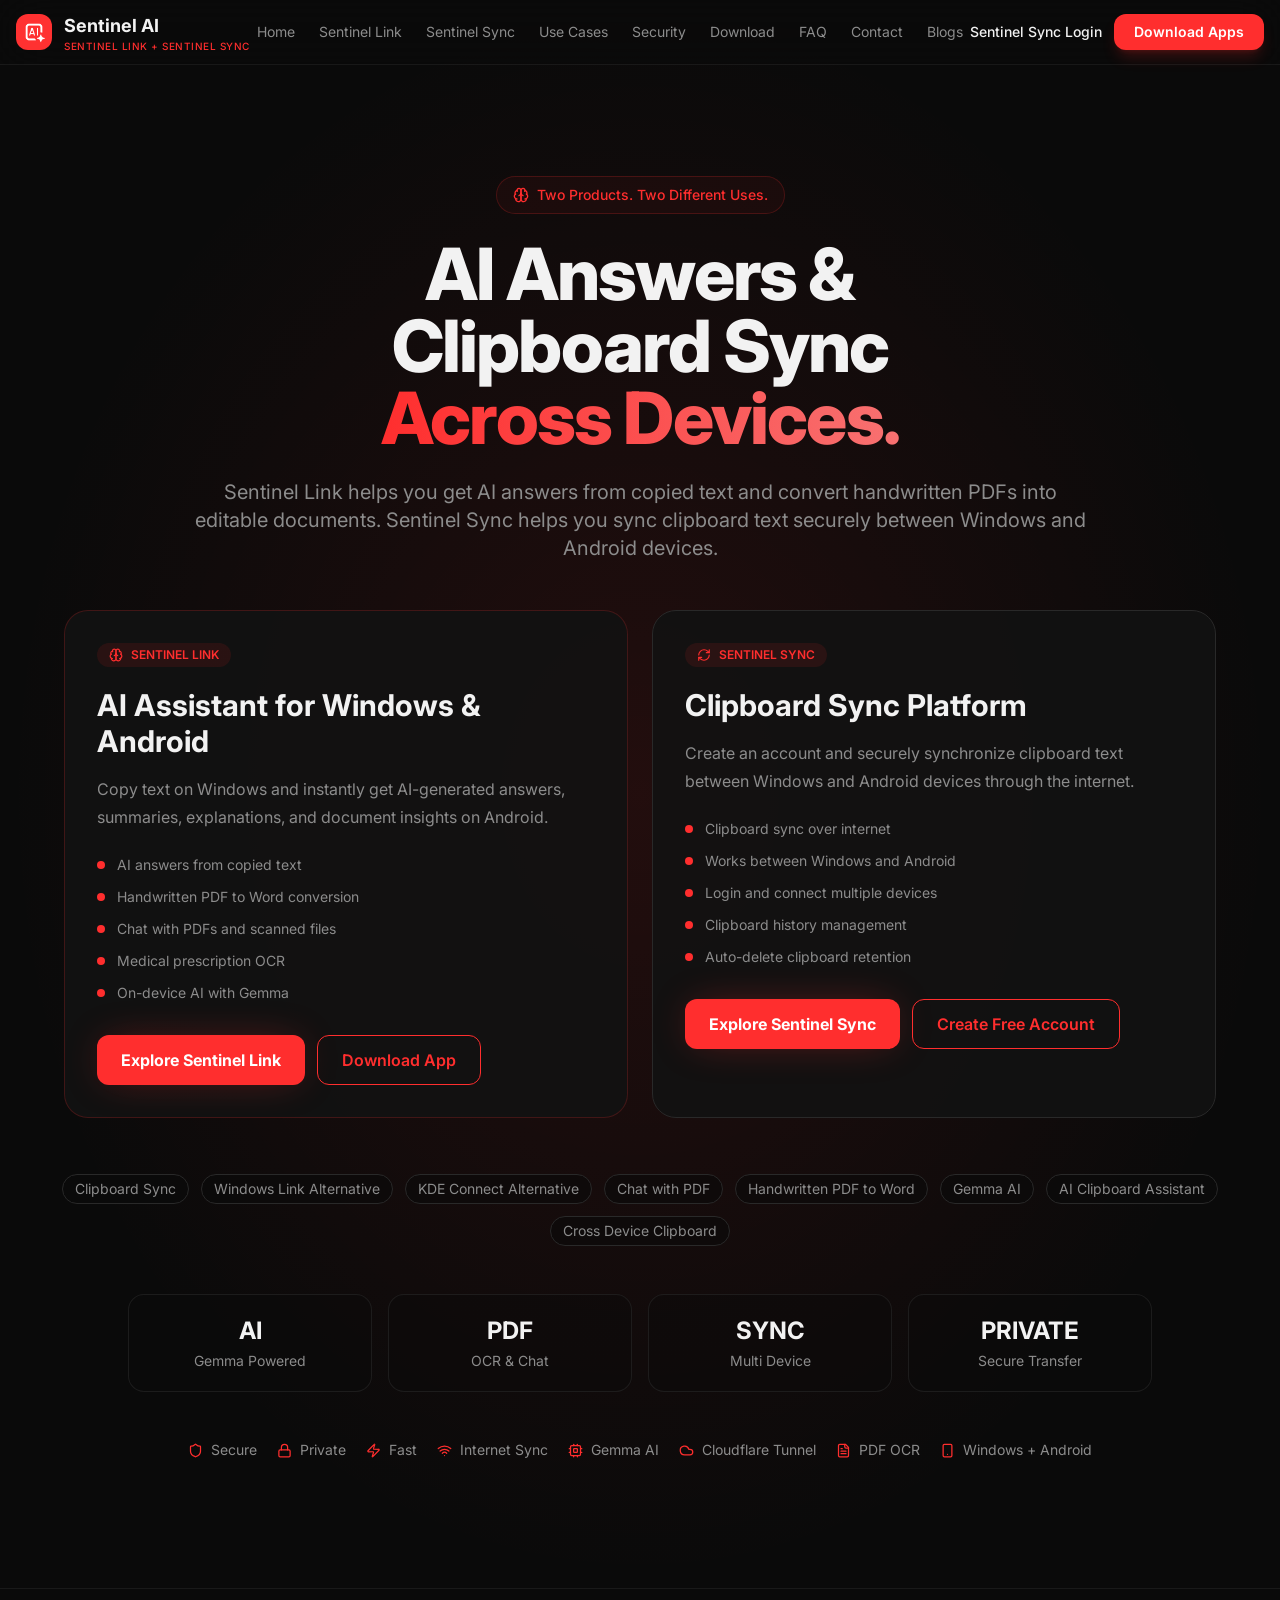
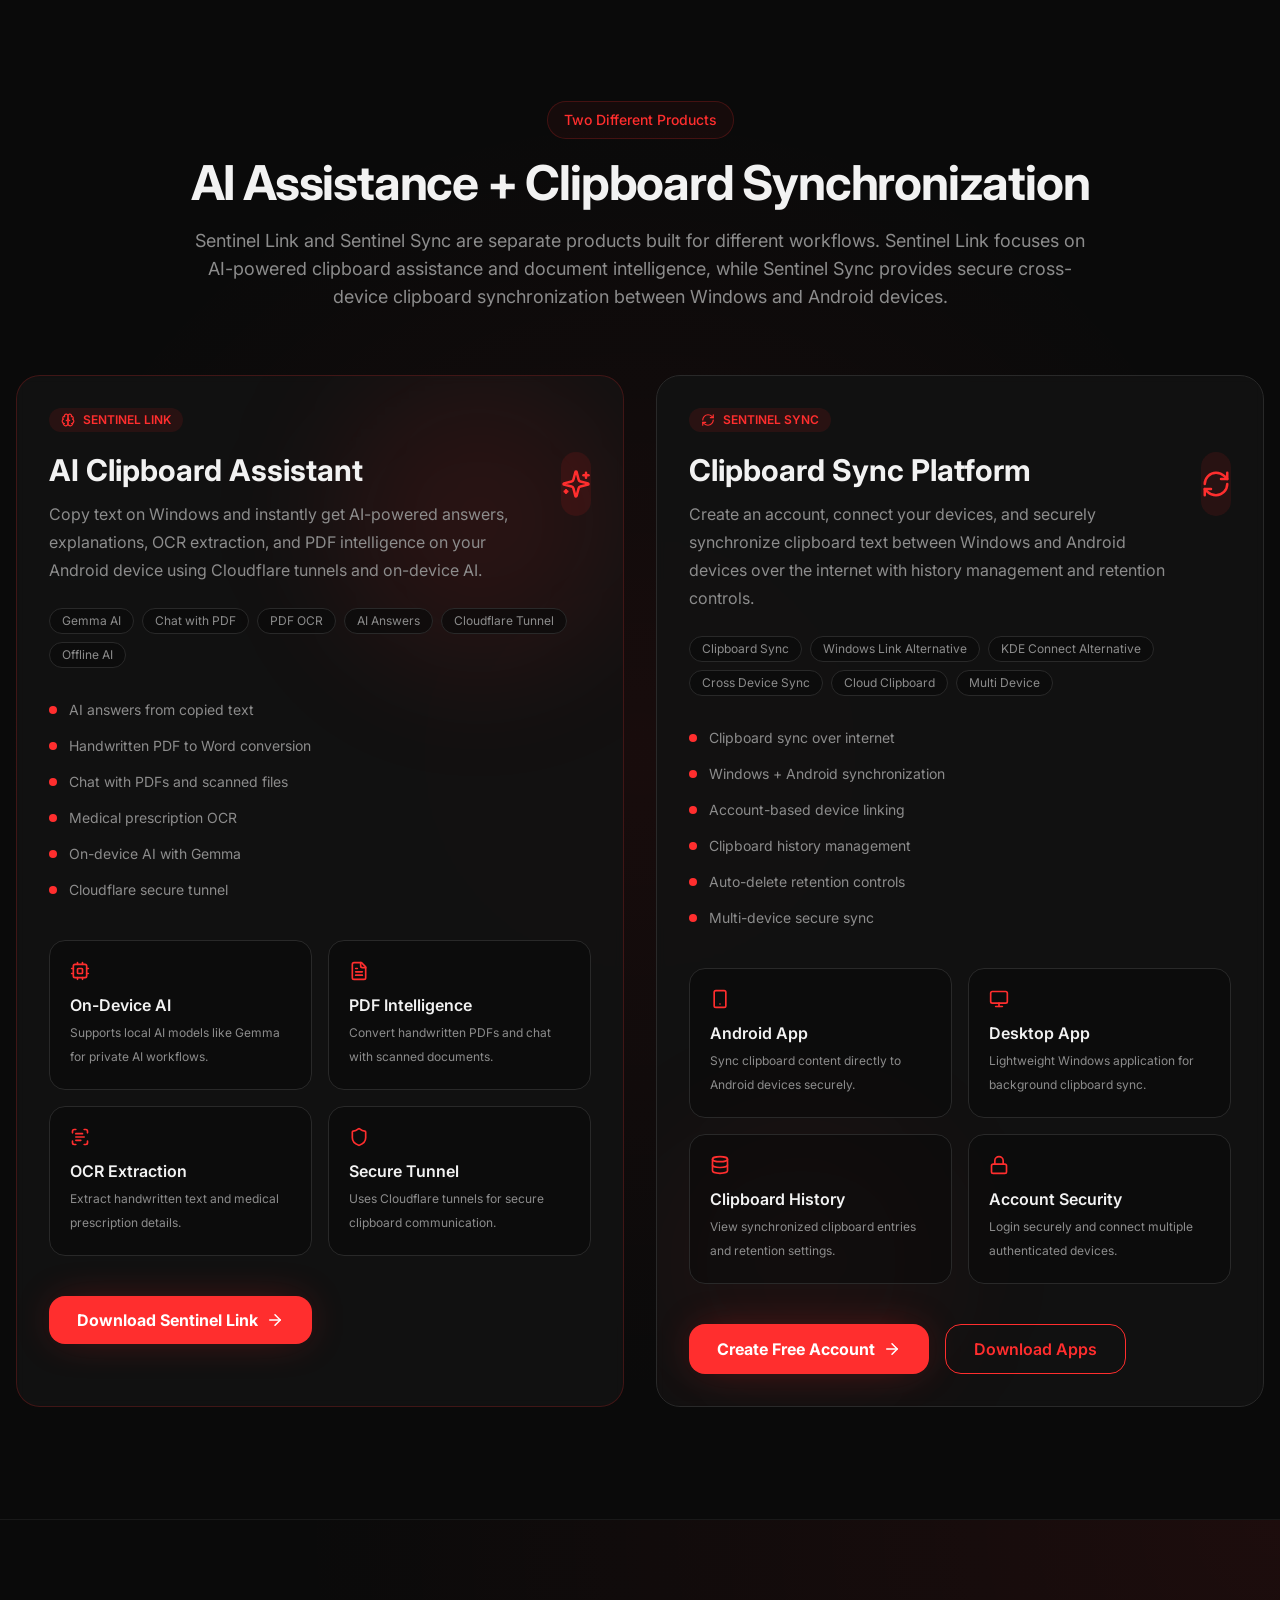
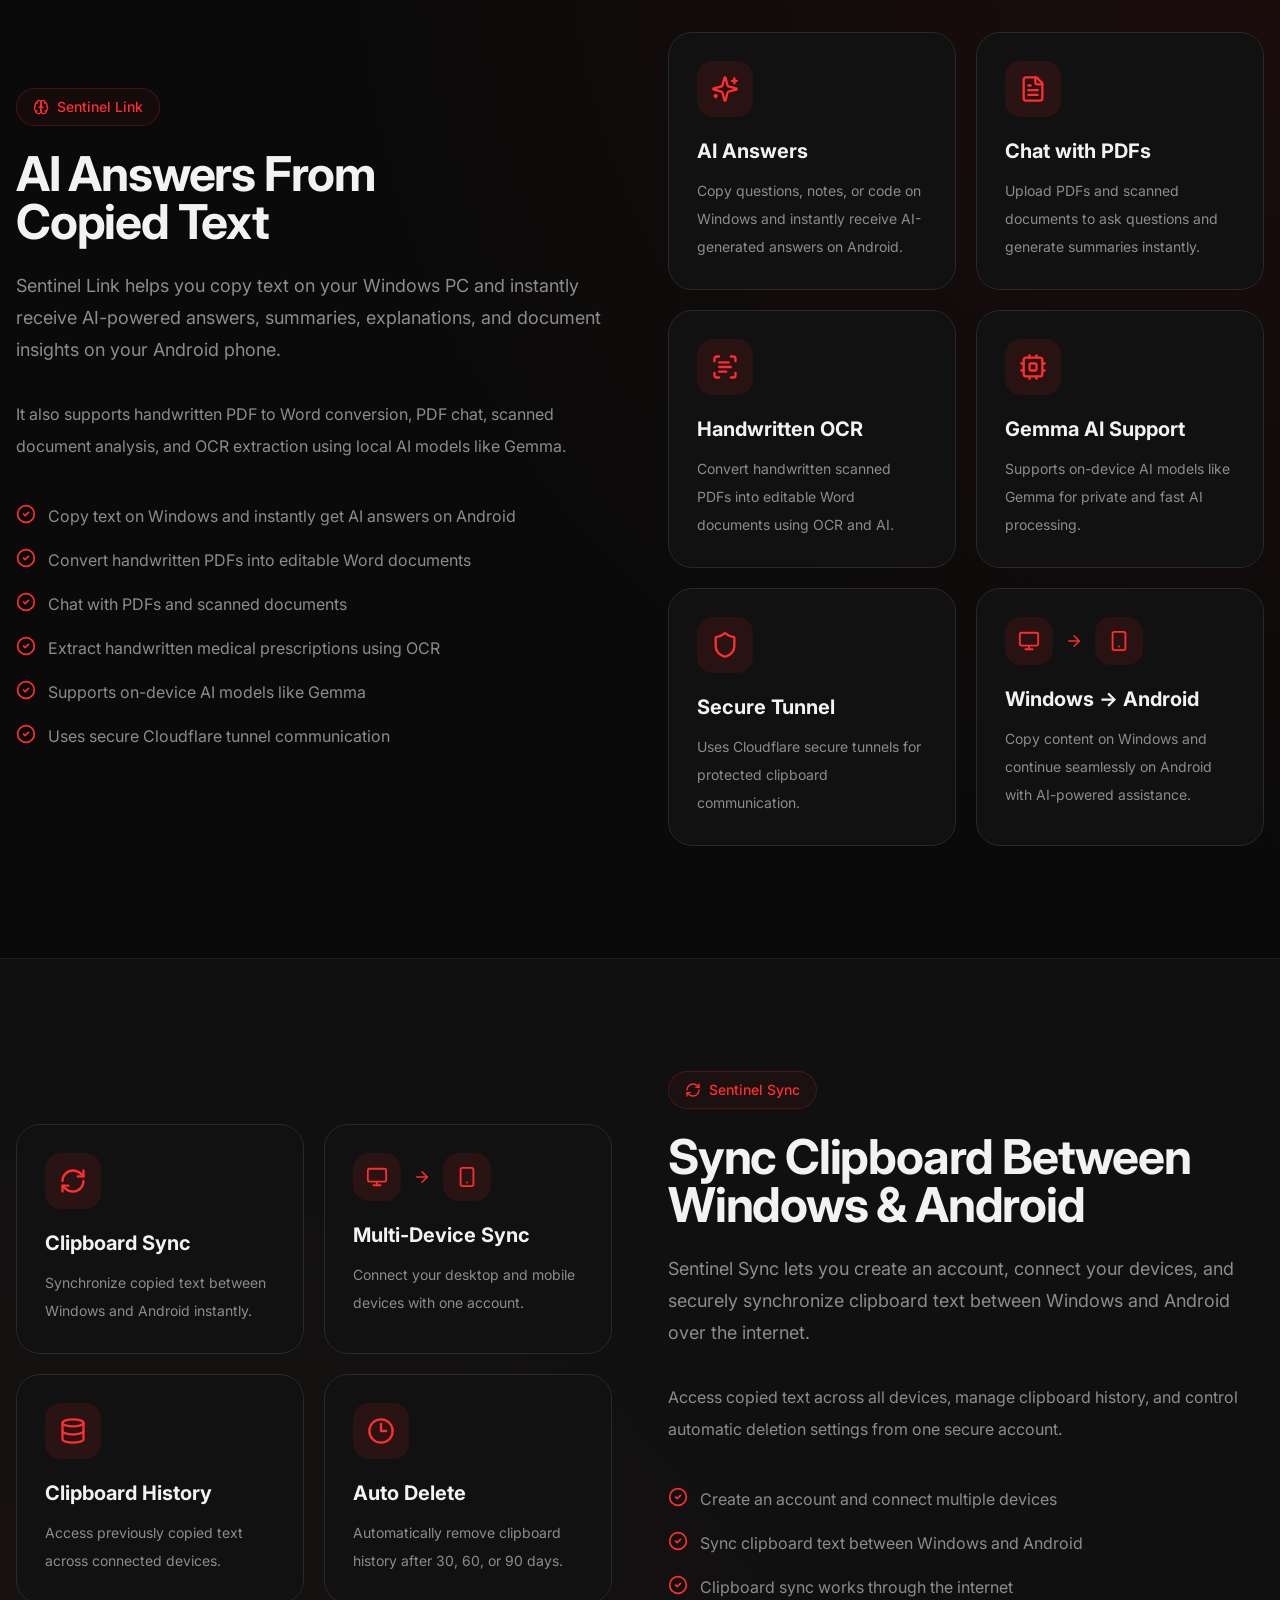
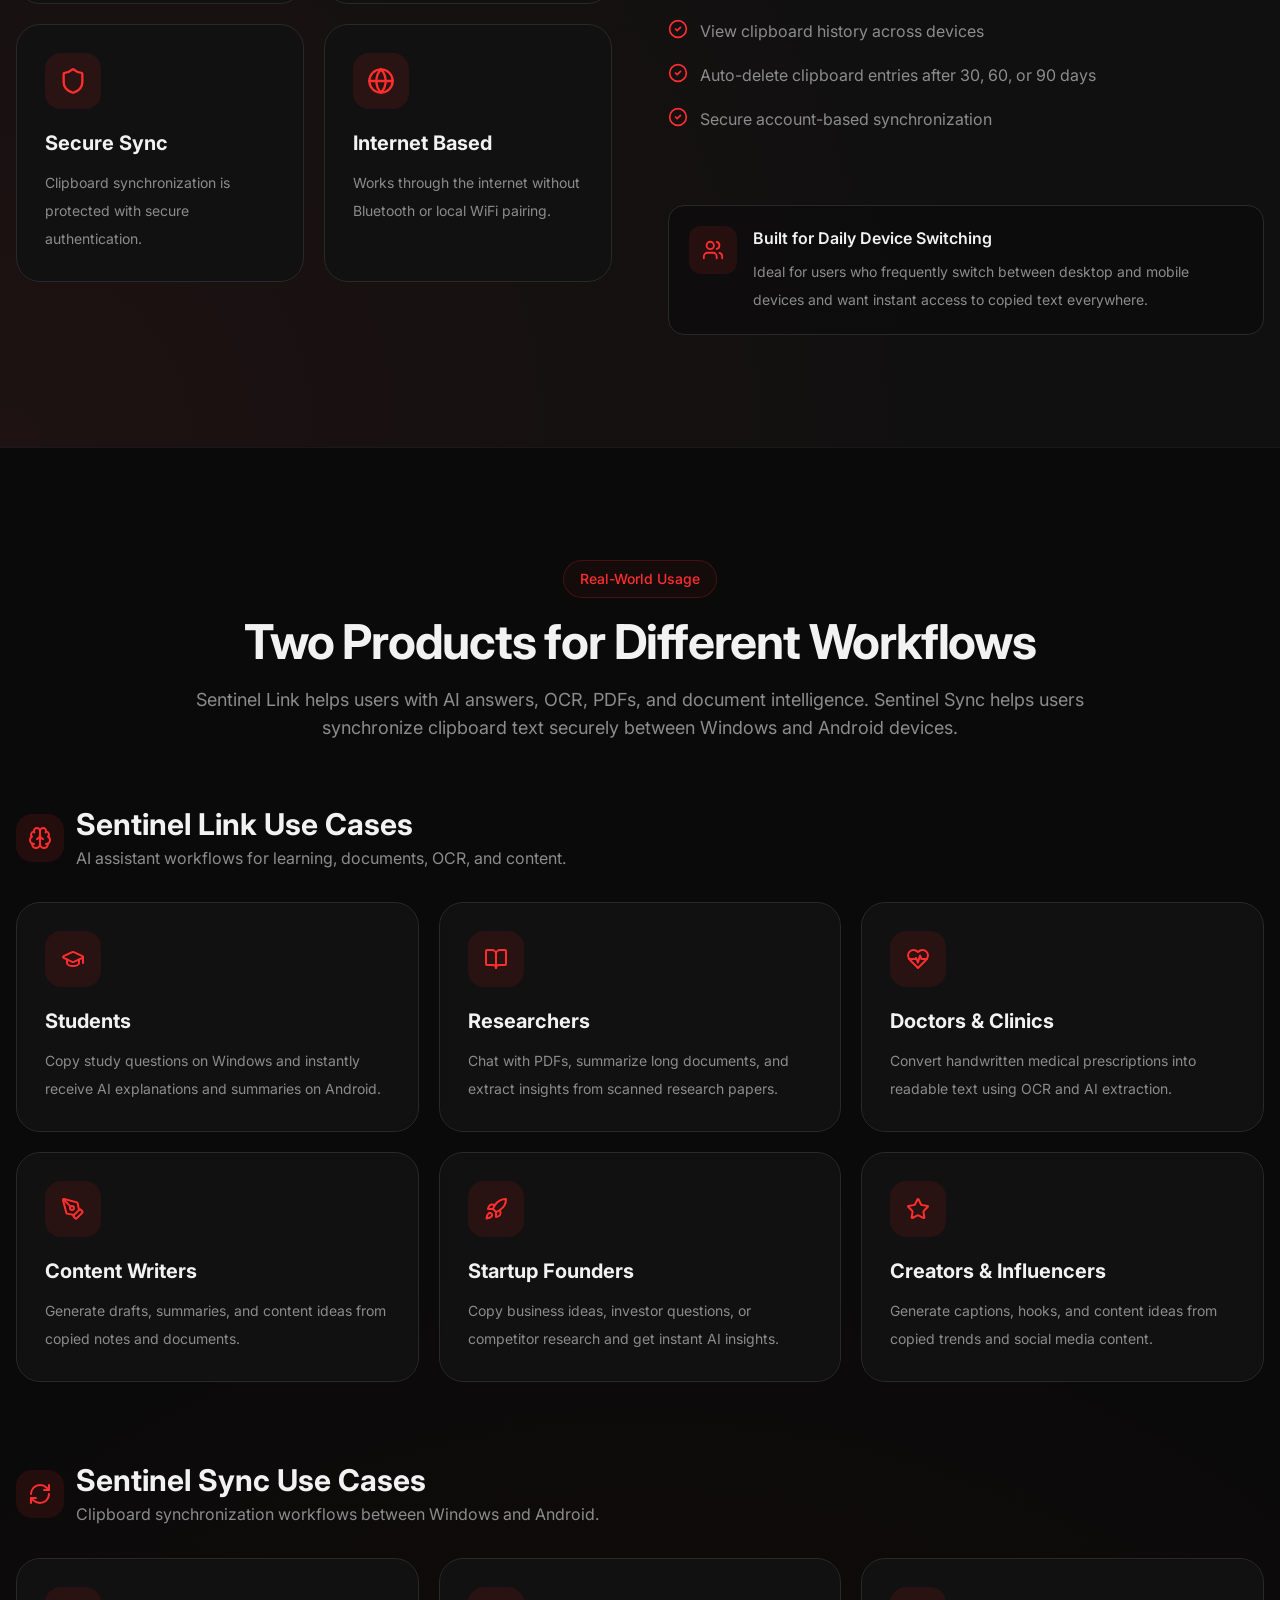
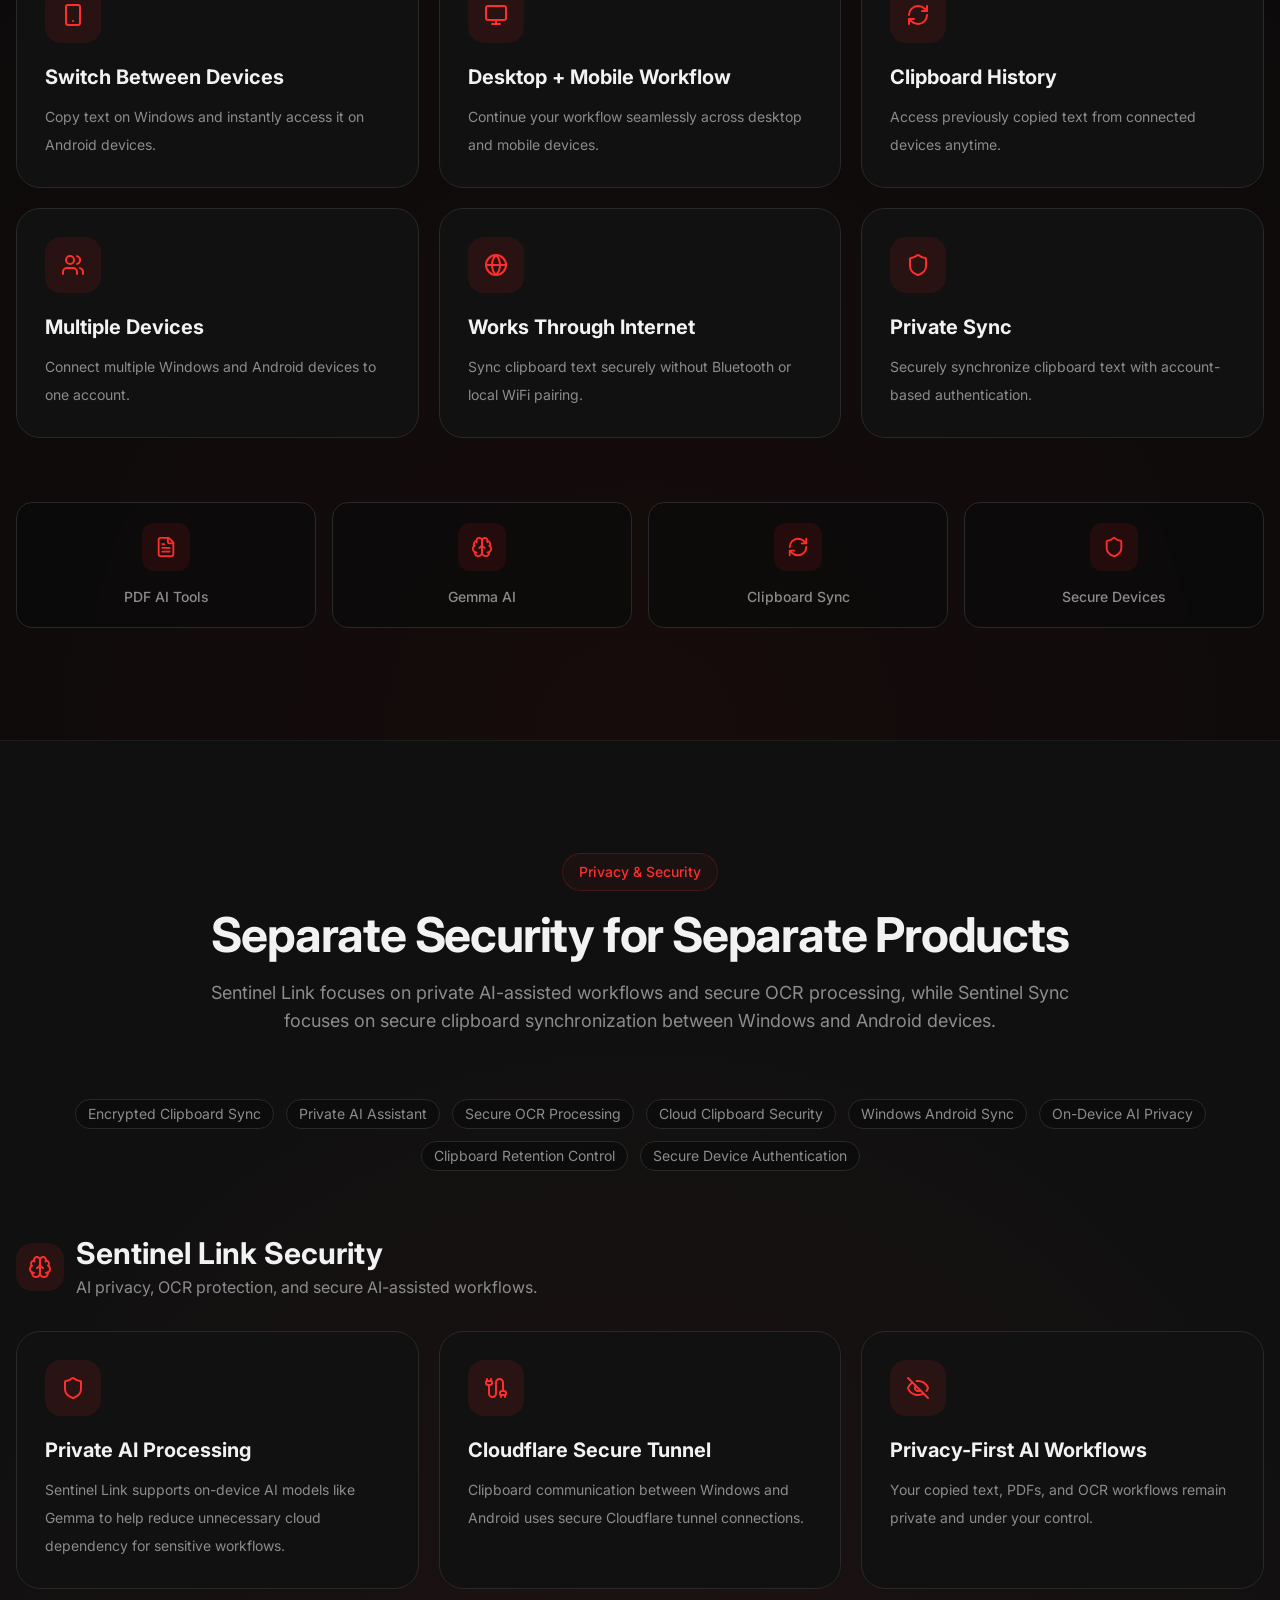
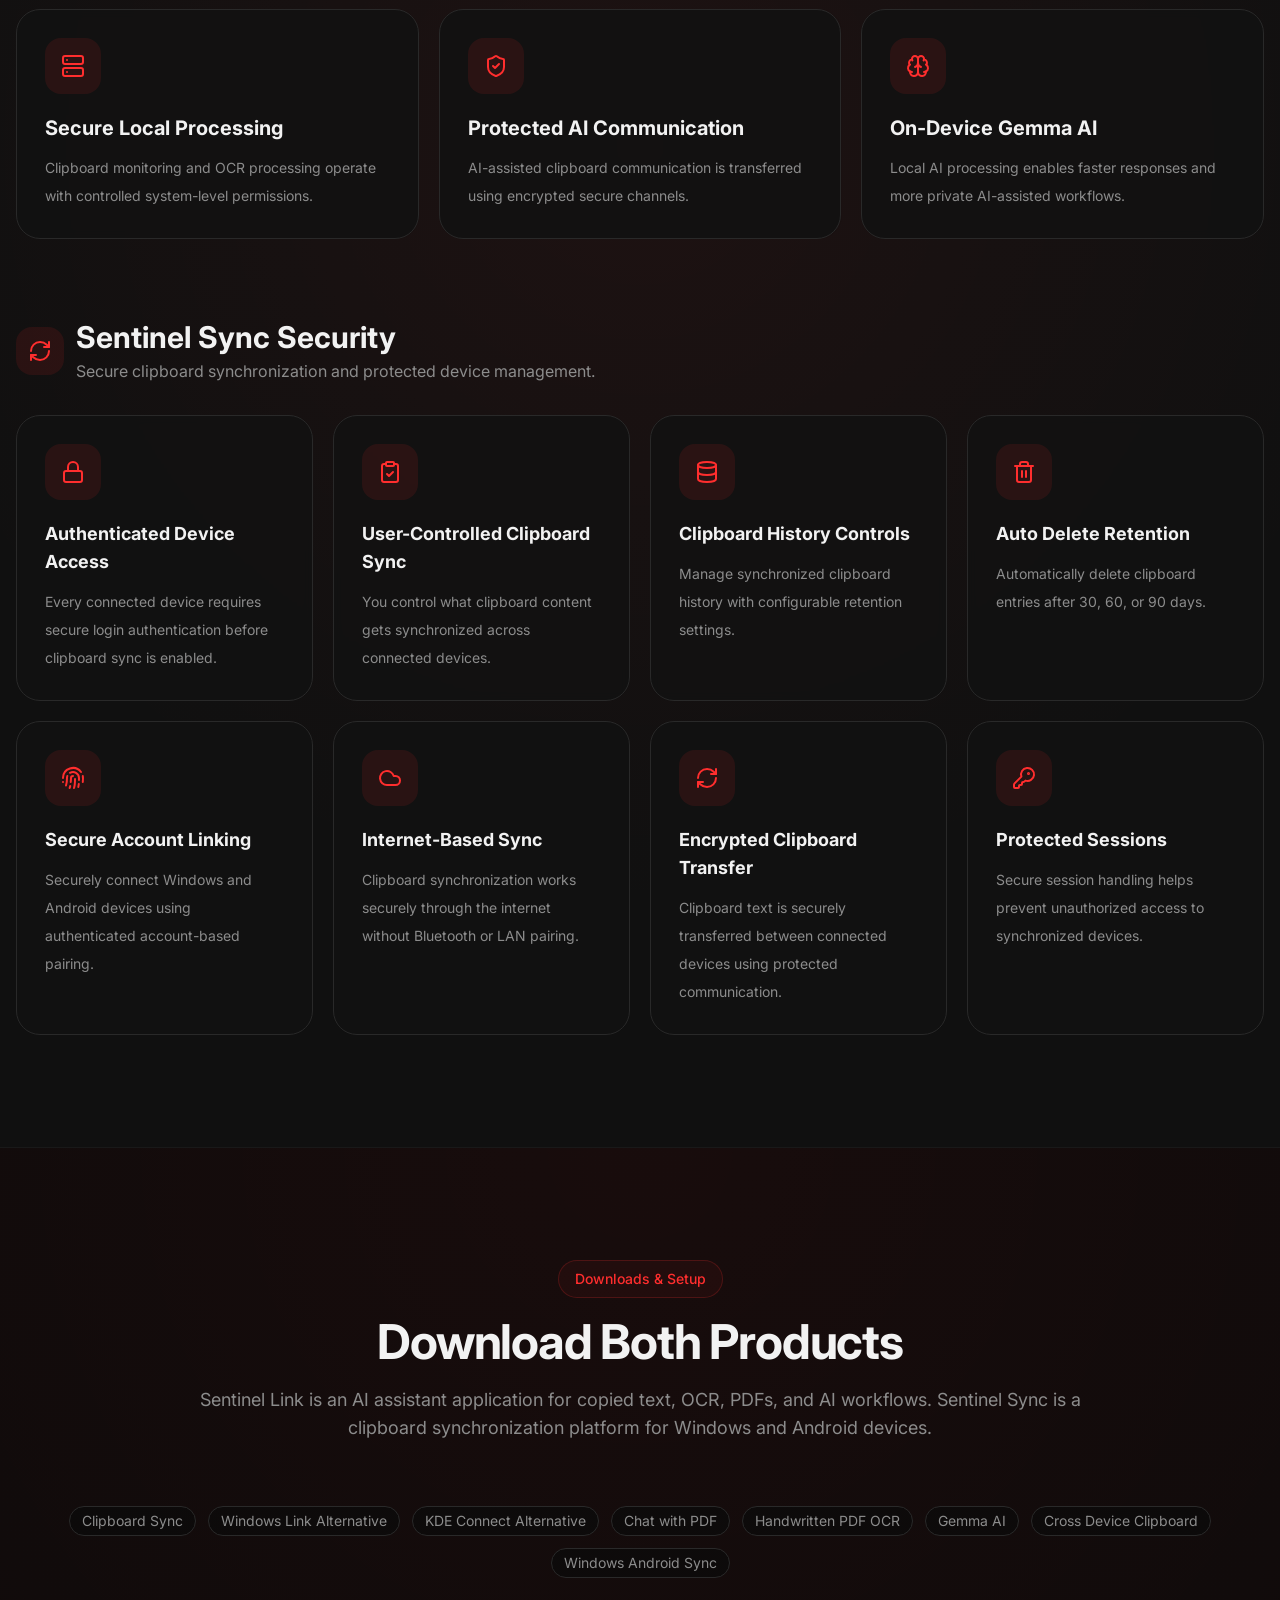
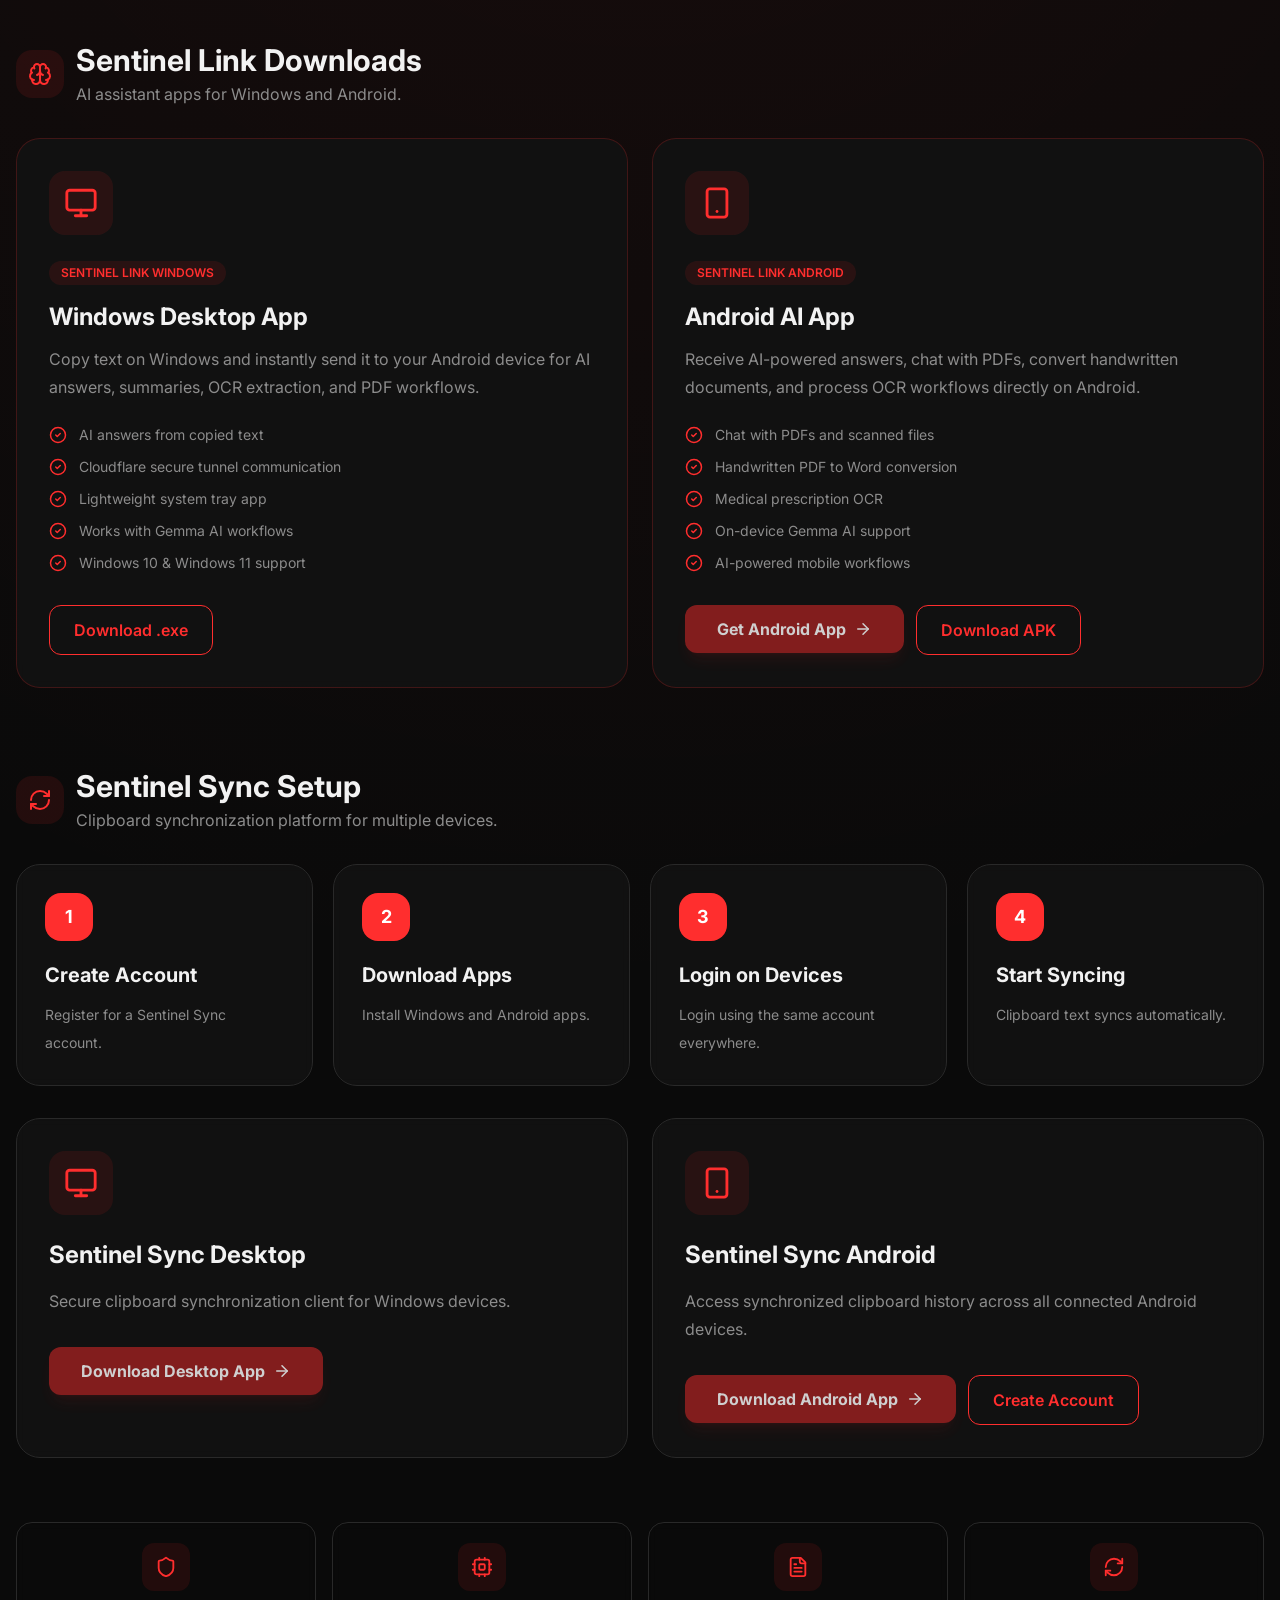
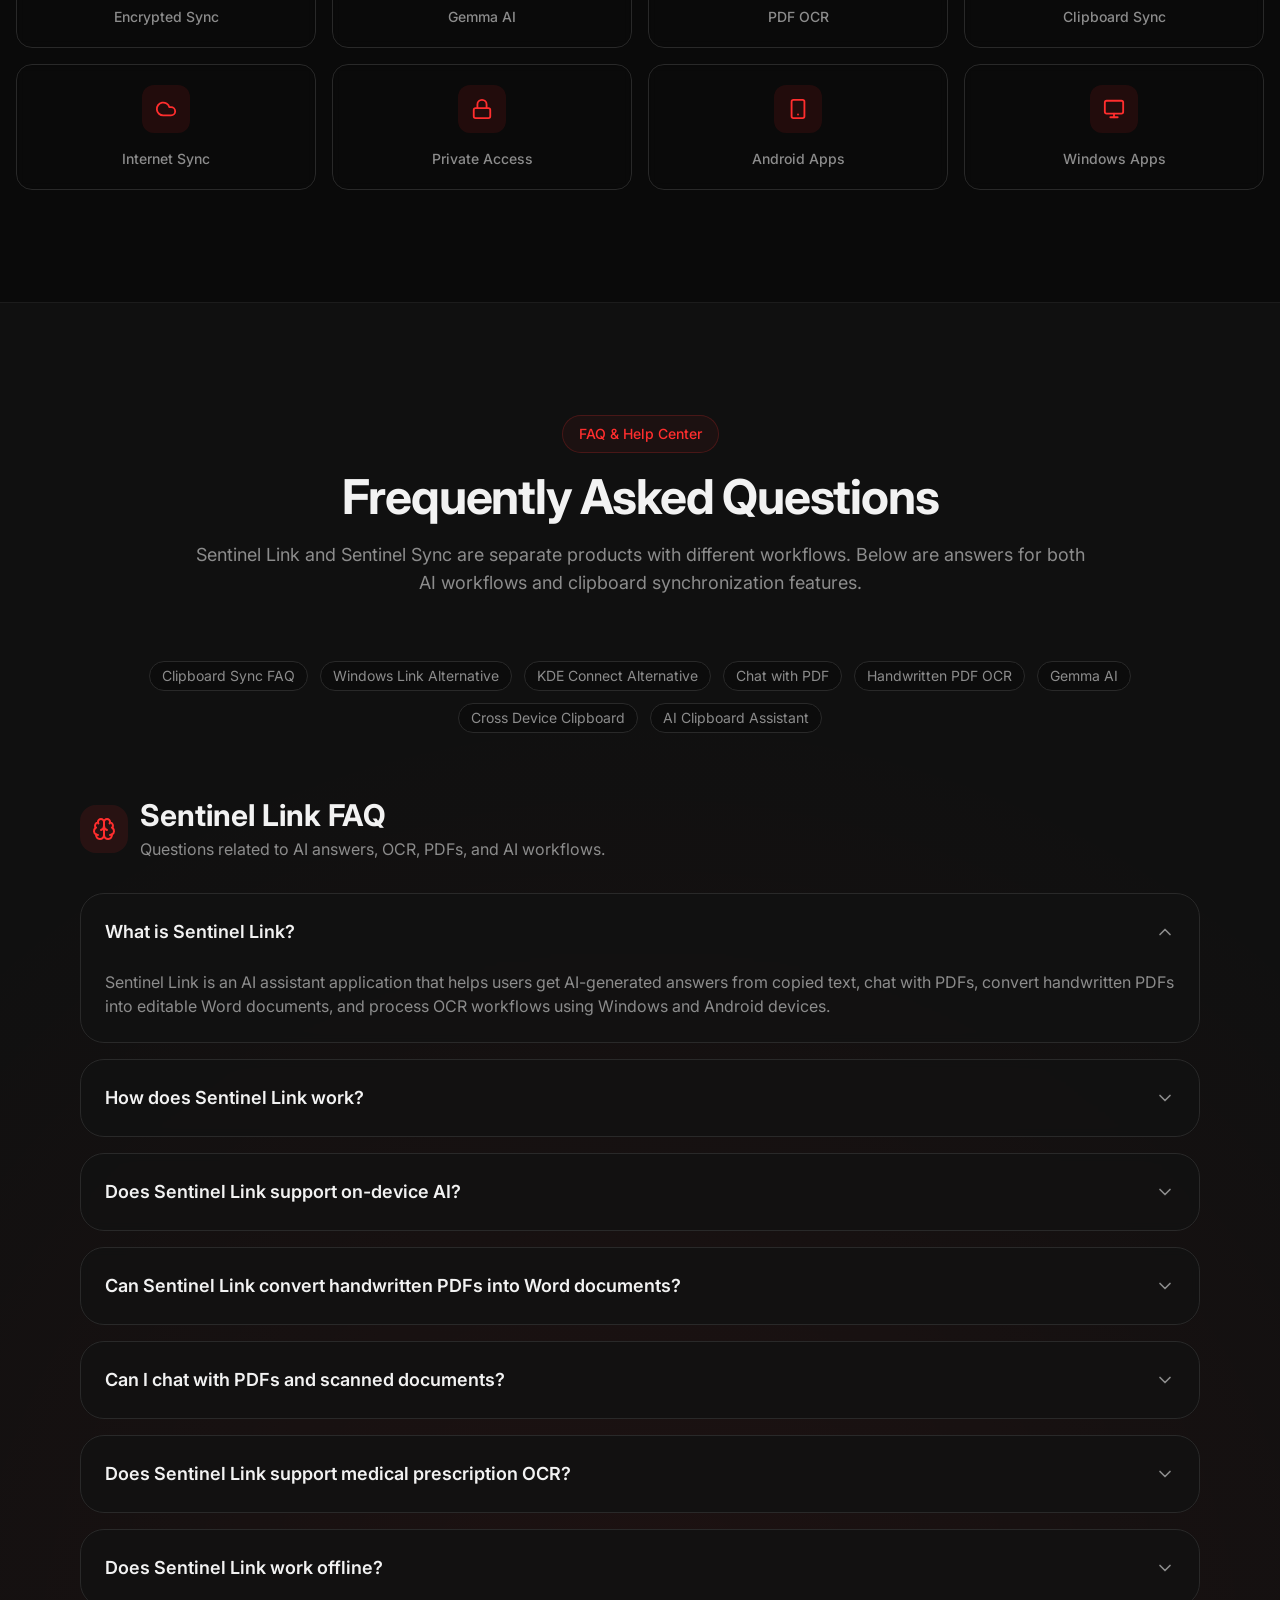
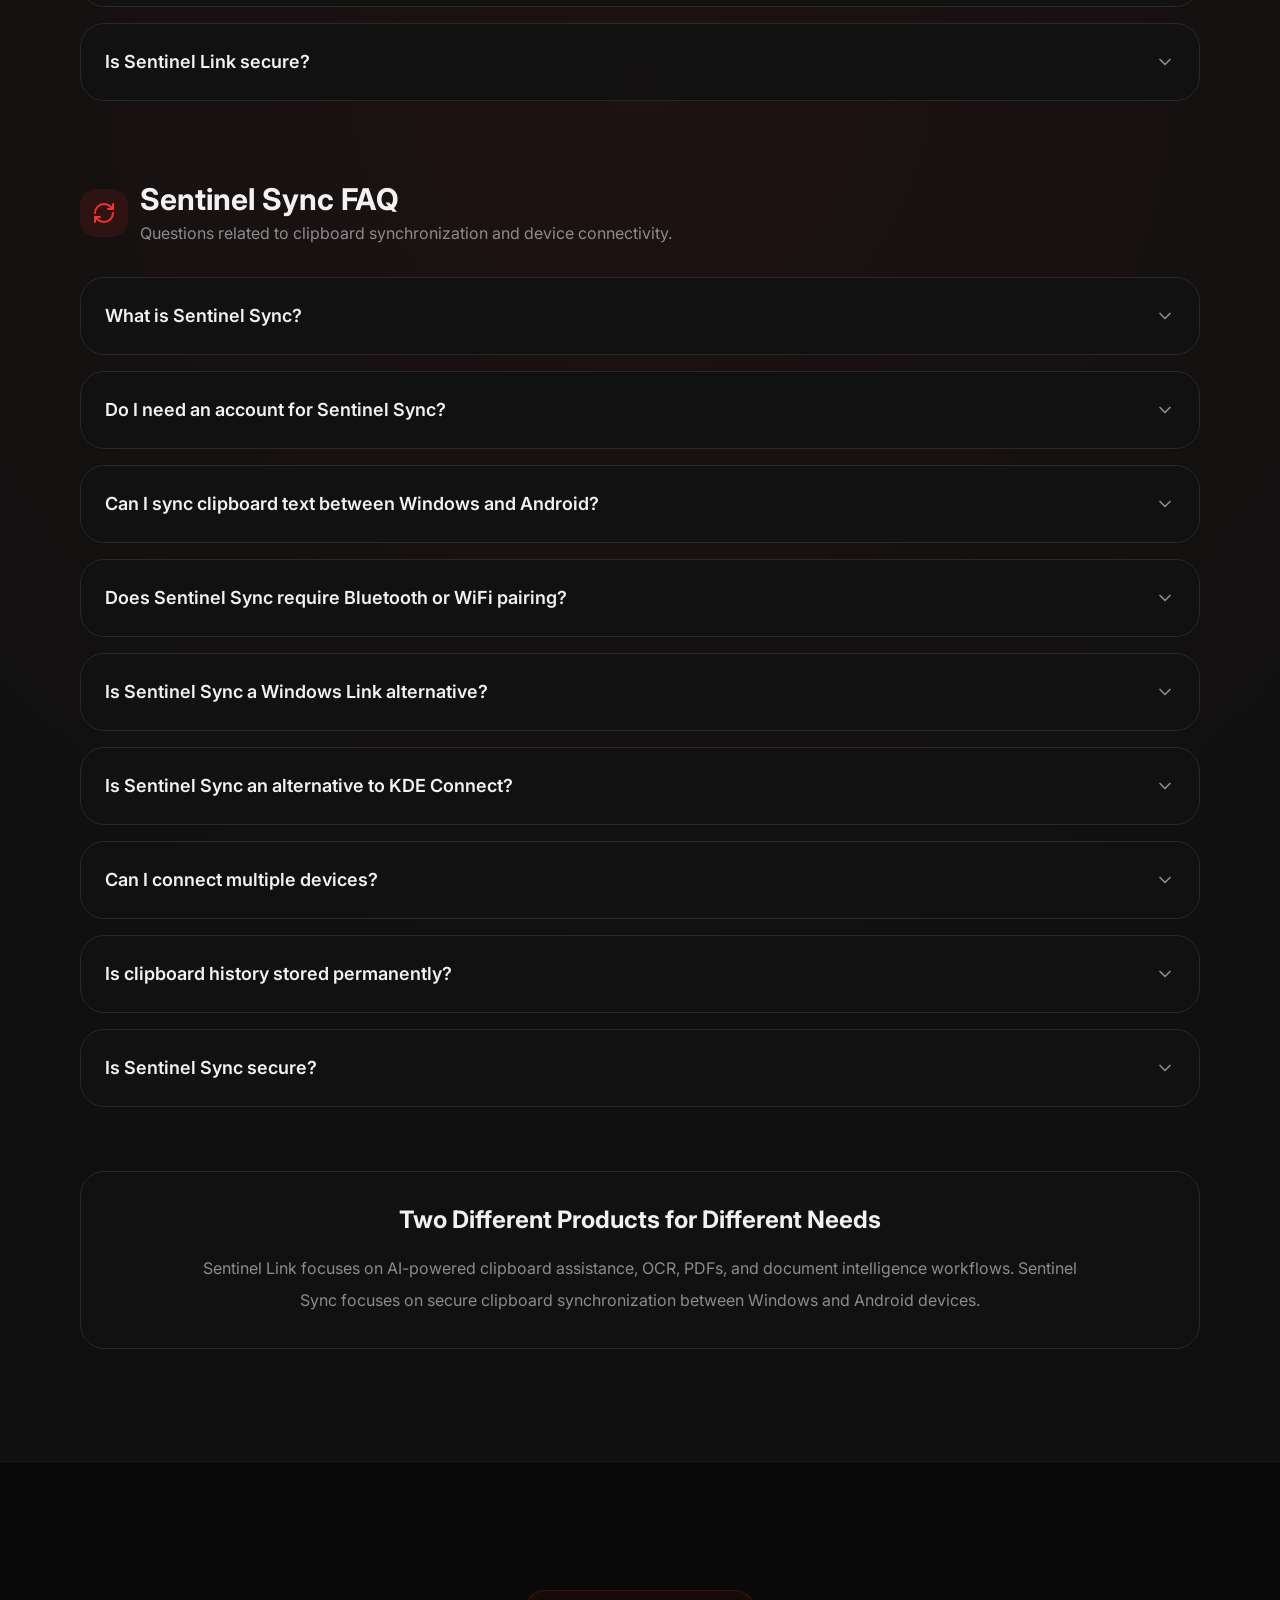
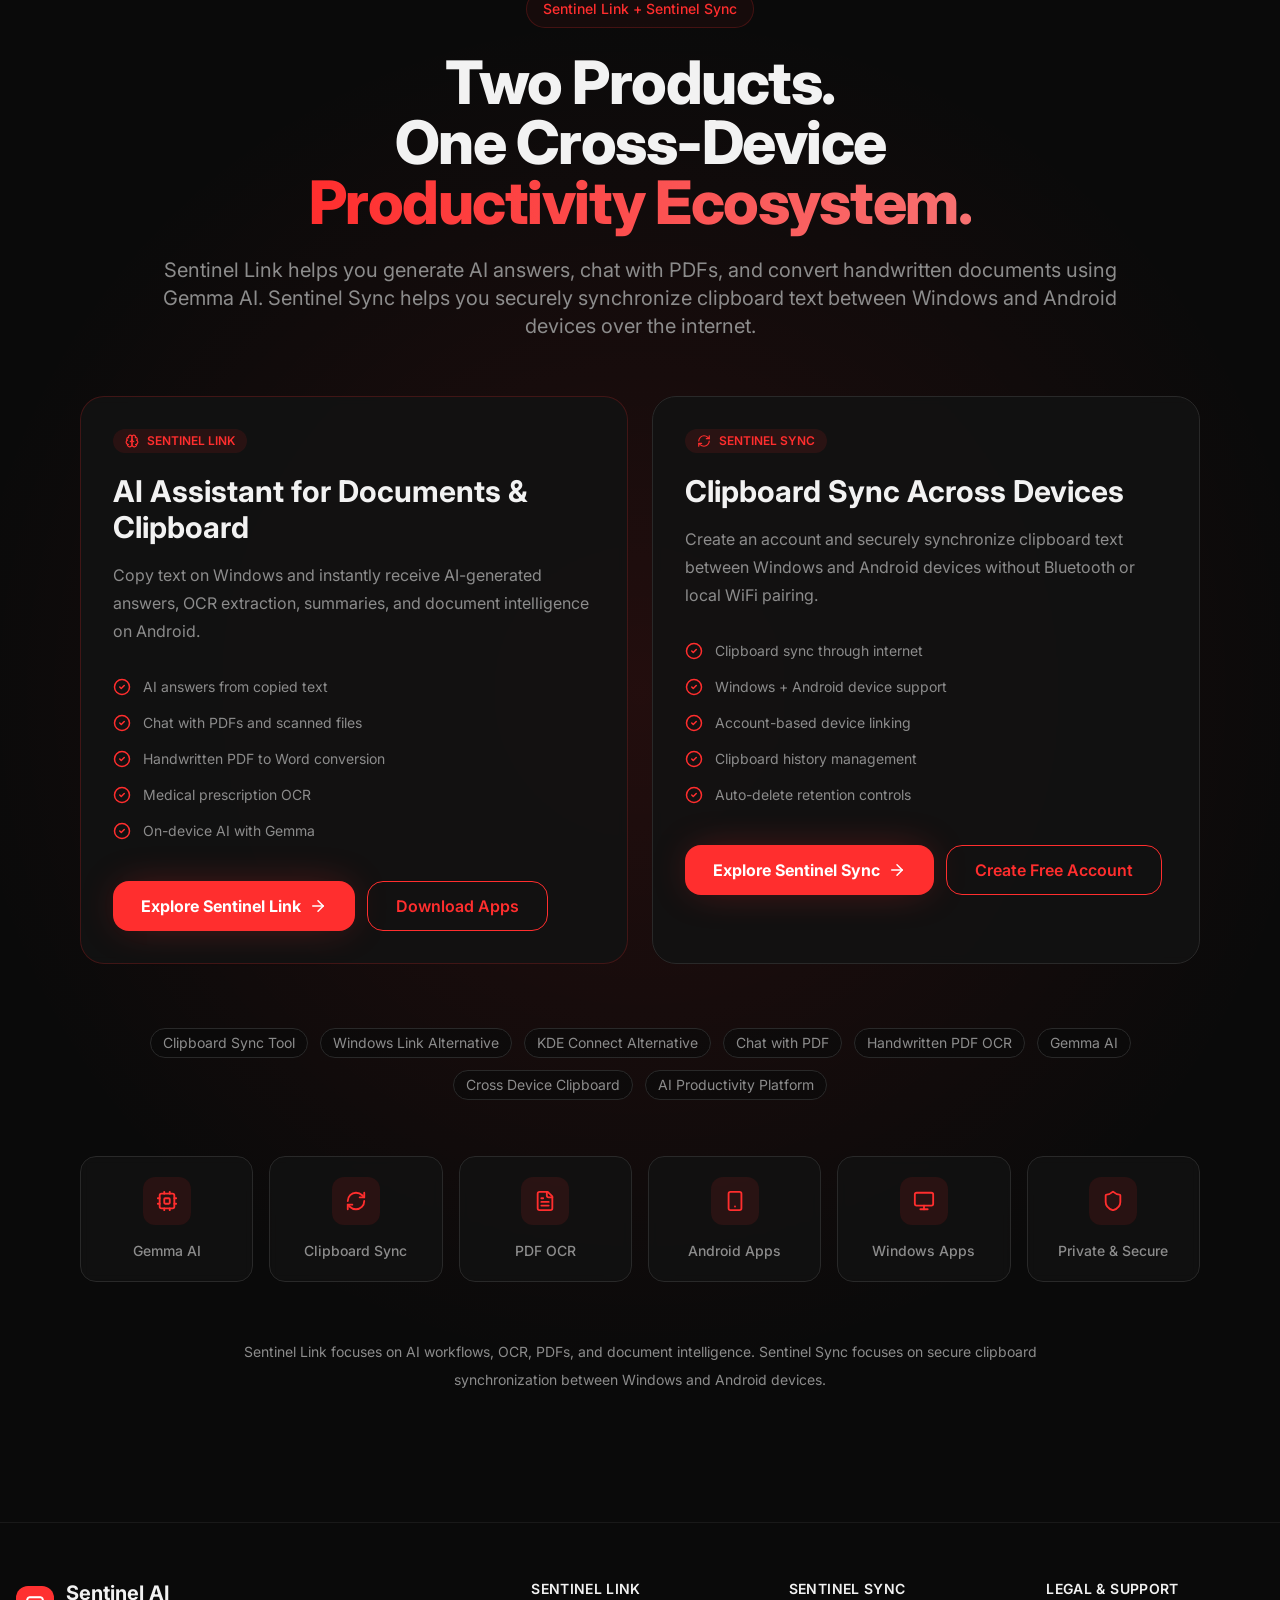
==== commit 56b242c2: "v2.2" ====
--- a/index.html
+++ b/index.html
@@ -164,7 +164,7 @@
 }
 </script>
 
-  <script type="module" crossorigin src="./assets/index-daUbzk_G.js"></script>
+  <script type="module" crossorigin src="./assets/index-FsXidmDs.js"></script>
   <link rel="stylesheet" crossorigin href="./assets/index-peCBp_k_.css">
 </head>
 
